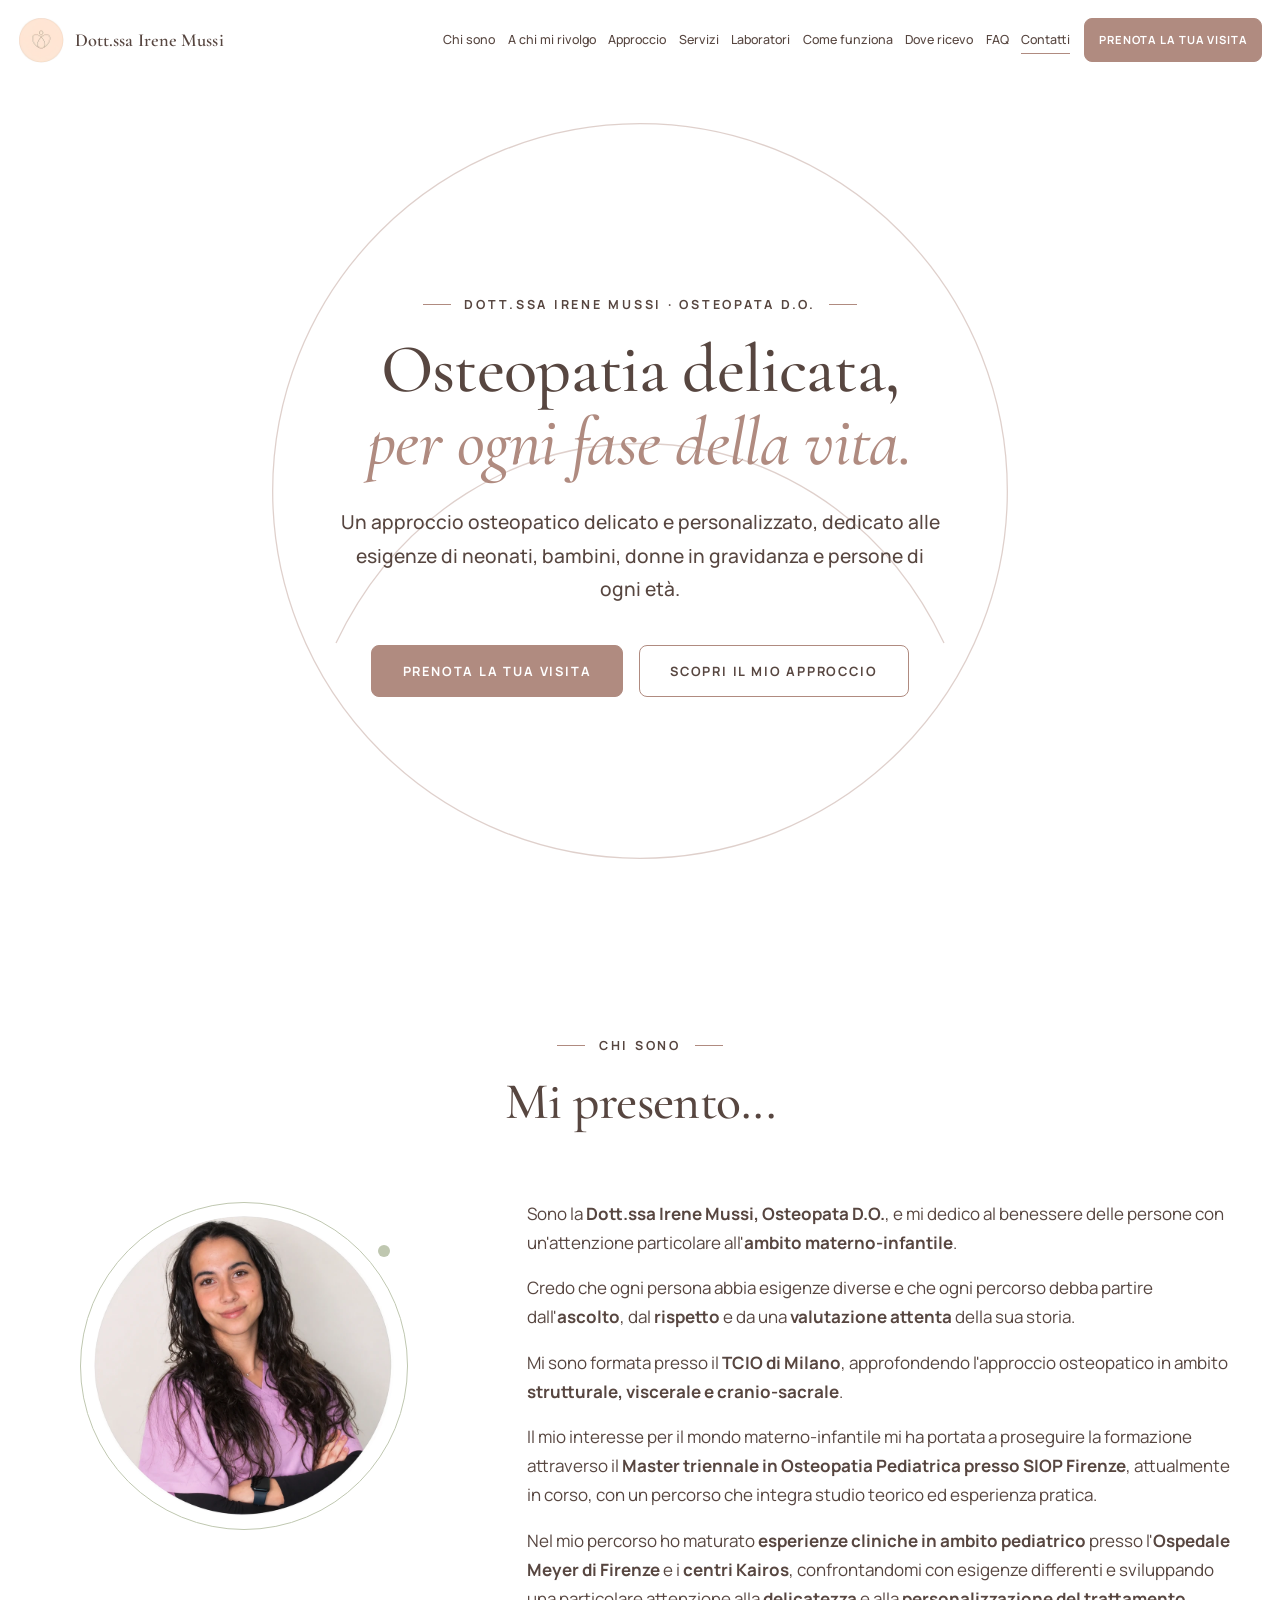
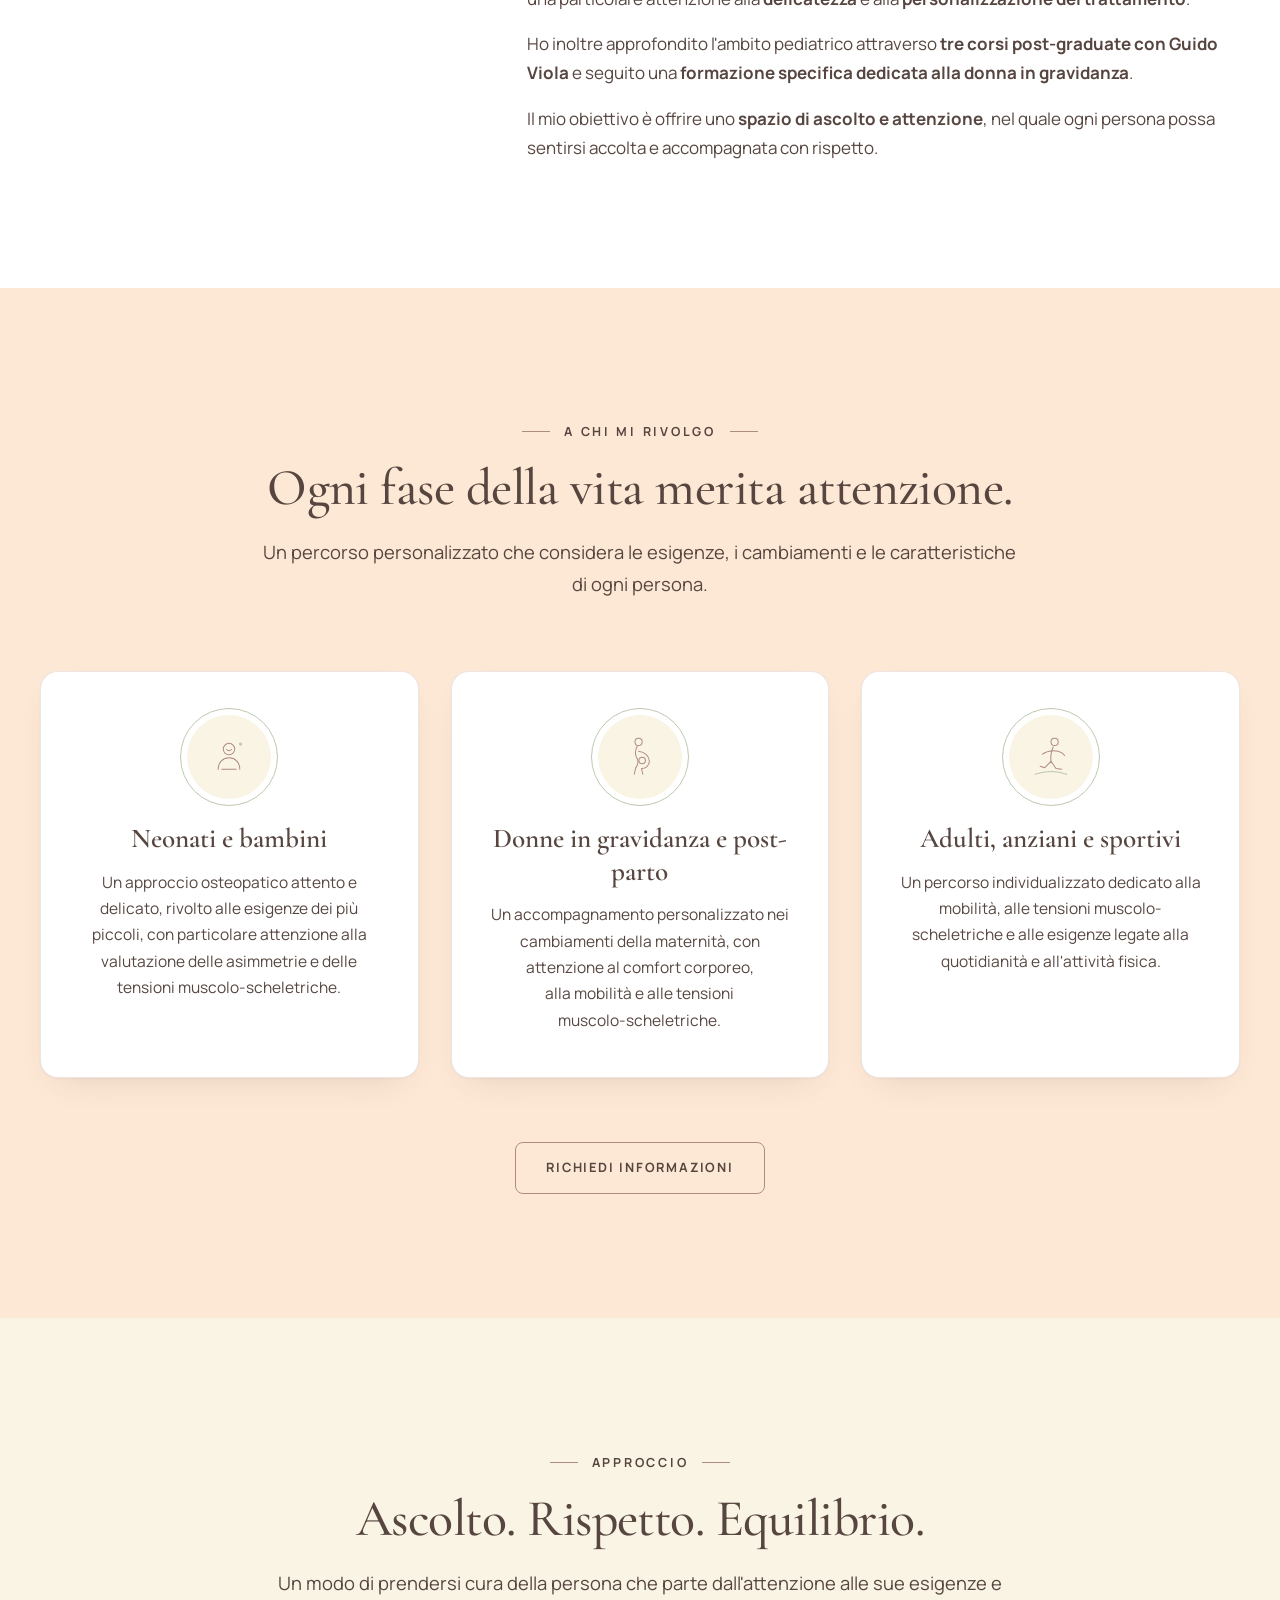
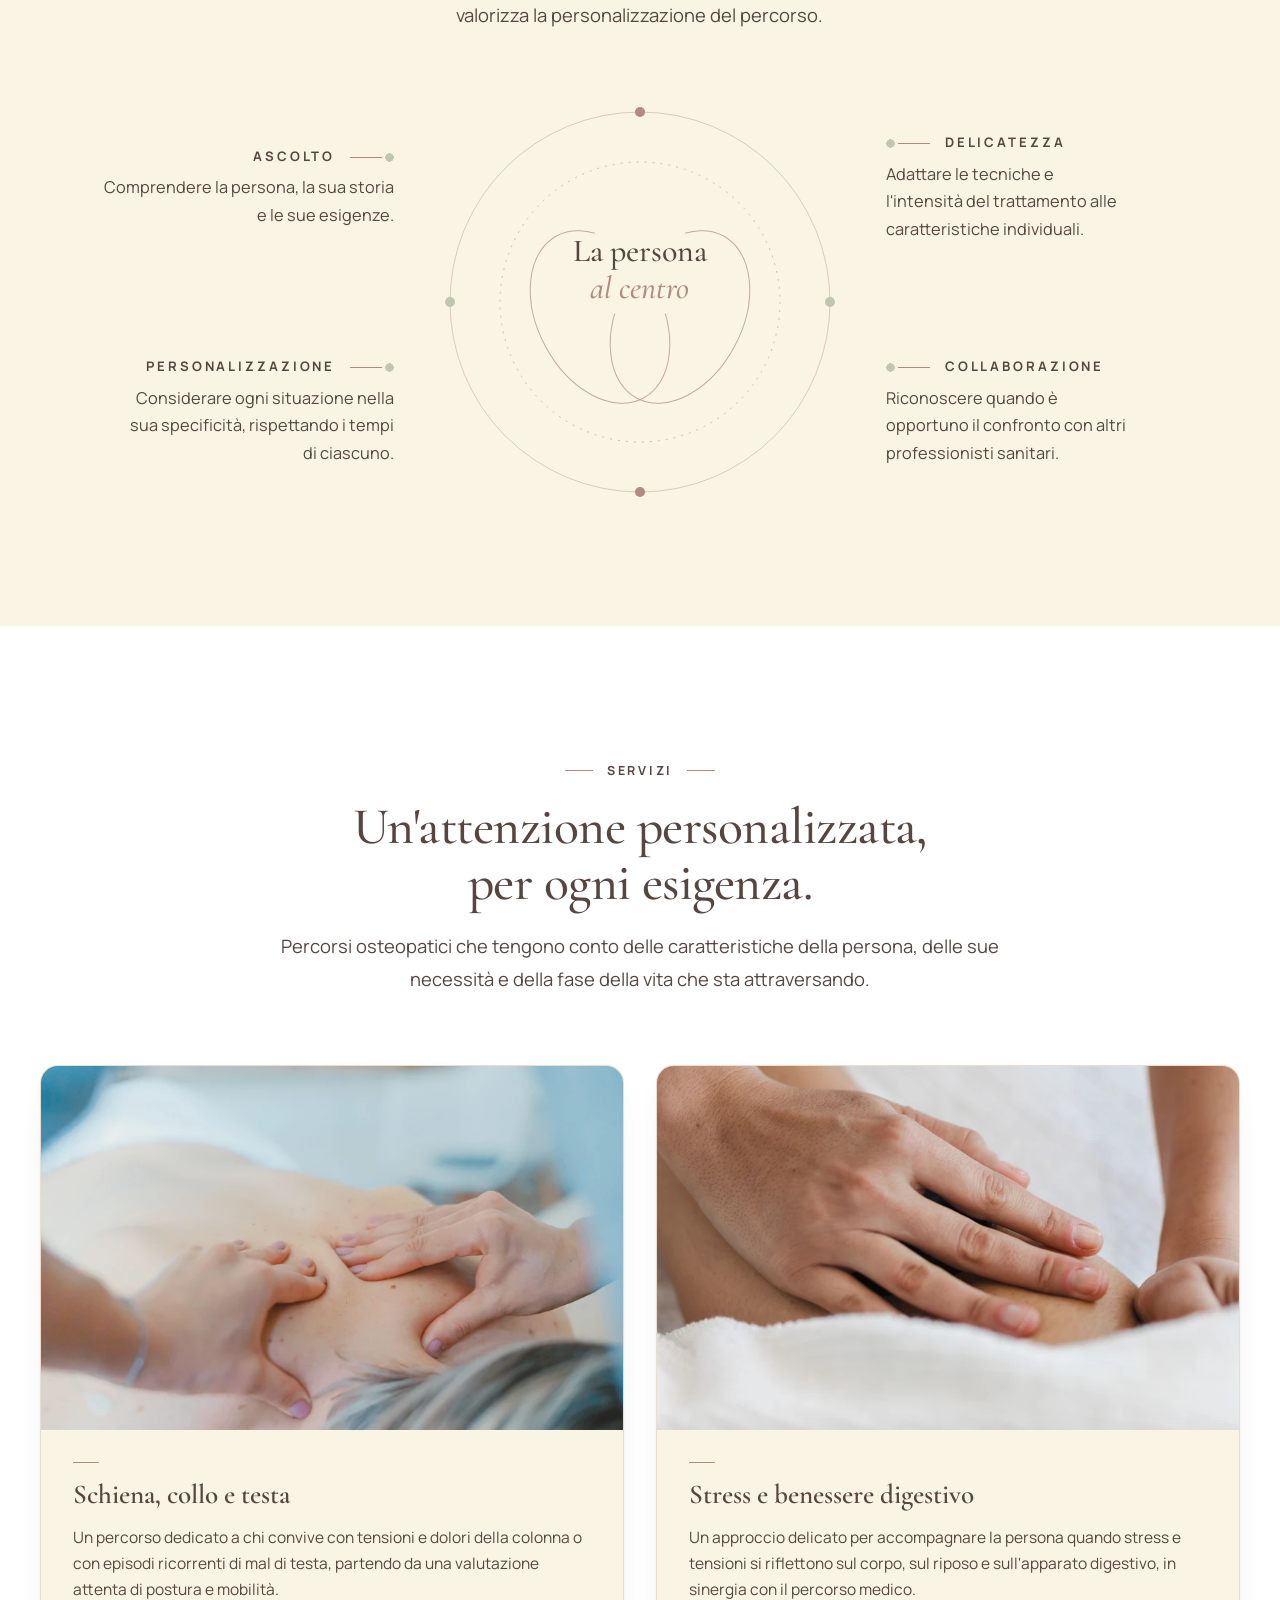
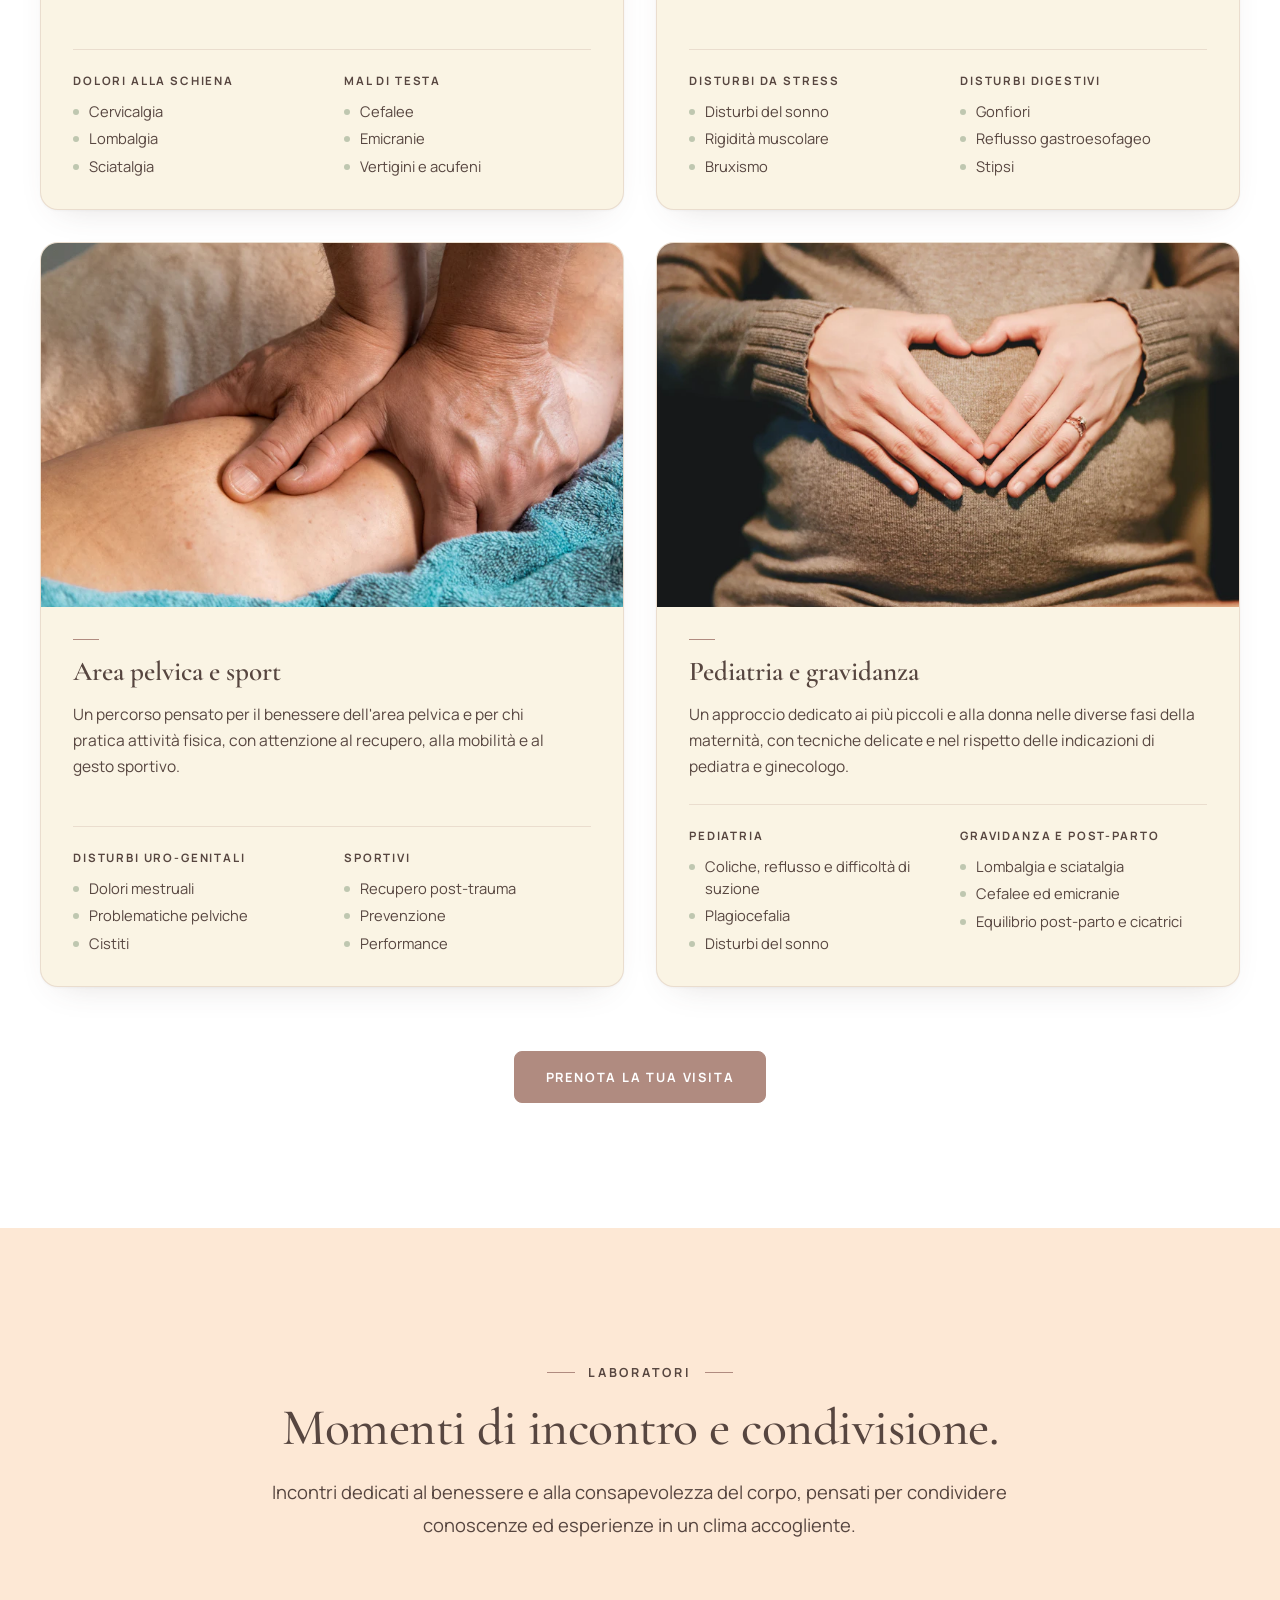
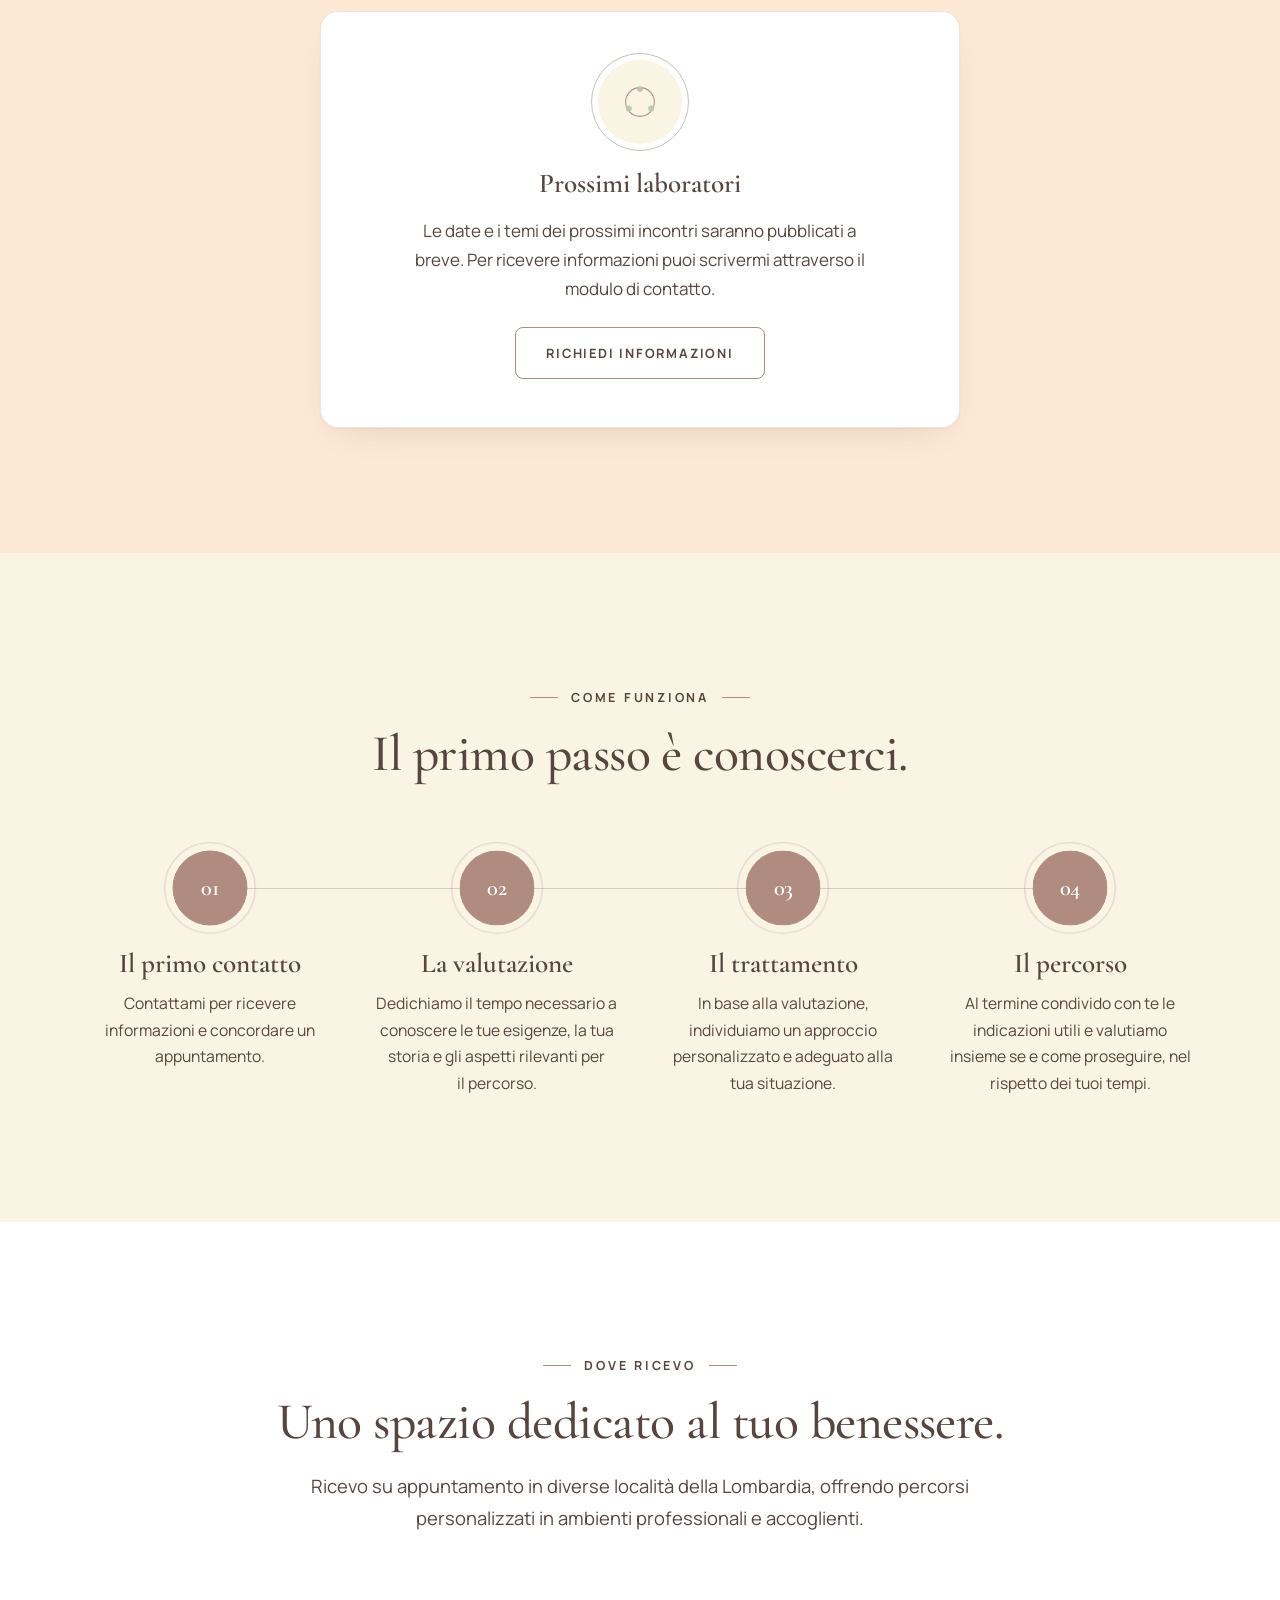
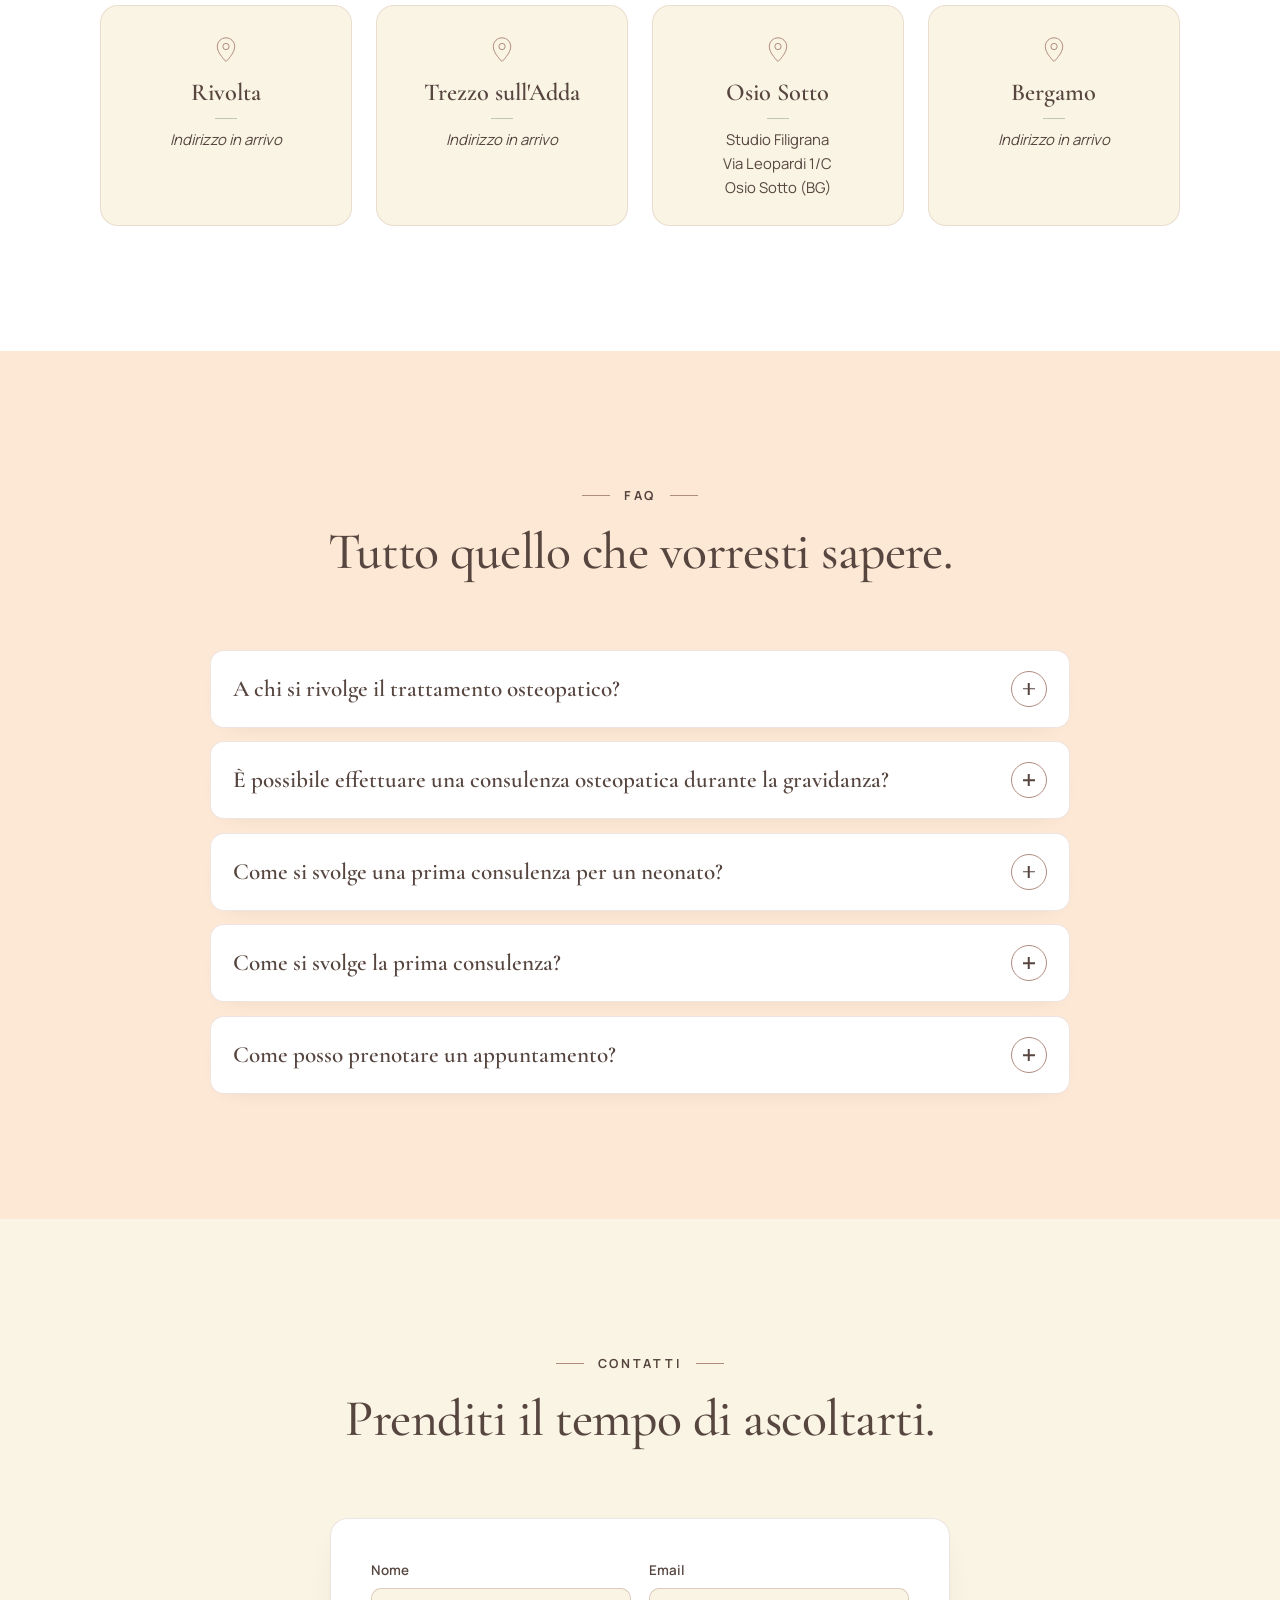
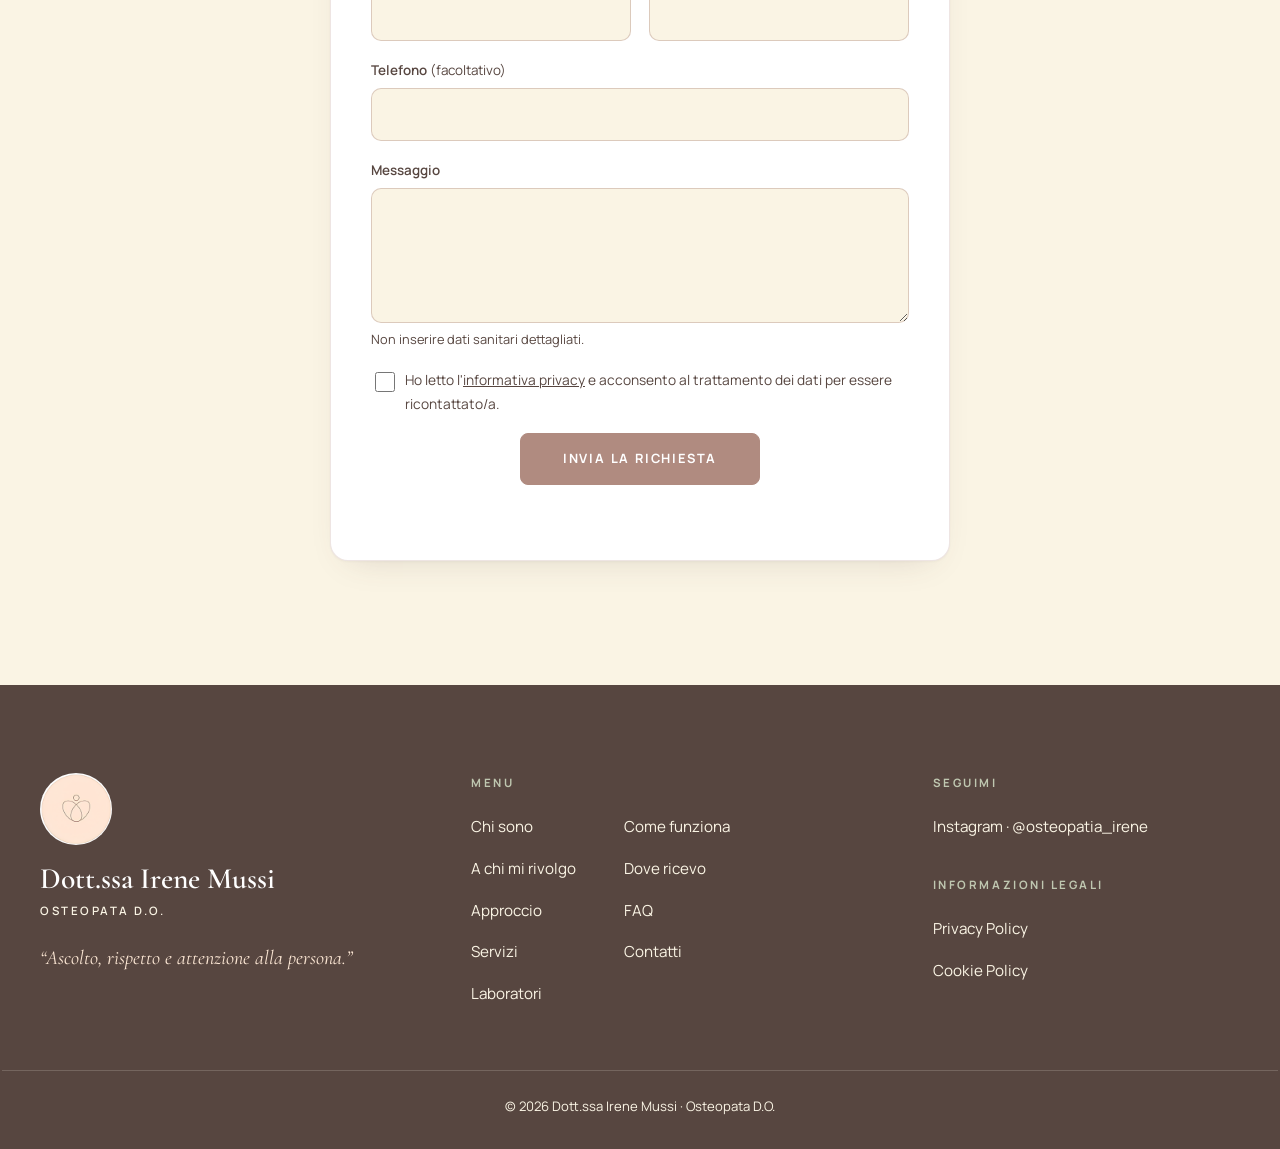
==== index.html @ 84f96c87 "Sito one-page Dott.ssa Irene Mussi, Osteopata D.O. Co-Authored-By: Claude Opus 5.5 <noreply@anthropi" ====
<!doctype html>
<html lang="it">
<head>
  <meta charset="utf-8">
  <meta name="viewport" content="width=device-width, initial-scale=1">
  <title>Irene Mussi | Osteopata D.O. — Osteopatia per adulti, gravidanza e bambini</title>
  <meta name="description" content="Dott.ssa Irene Mussi, Osteopata D.O. con particolare attenzione all'ambito materno-infantile. Percorsi personalizzati per neonati, bambini, gravidanza e adulti. Scopri sedi e contatti.">
  <meta name="theme-color" content="#FFFFFF">
  <!-- Quando il dominio è definitivo, inserire l'URL canonico:
  <link rel="canonical" href="https://www.DOMINIO.it/"> -->

  <meta property="og:type" content="website">
  <meta property="og:locale" content="it_IT">
  <meta property="og:title" content="Dott.ssa Irene Mussi | Osteopata D.O.">
  <meta property="og:description" content="Un approccio osteopatico delicato e personalizzato, con particolare attenzione all'ambito materno-infantile.">
  <meta property="og:image" content="assets/hero-trattamento.webp">

  <link rel="icon" type="image/png" href="assets/logo-irene-mussi-96.png">
  <link rel="apple-touch-icon" href="assets/logo-irene-mussi-192.png">

  <link rel="preconnect" href="https://fonts.googleapis.com">
  <link rel="preconnect" href="https://fonts.gstatic.com" crossorigin>
  <link rel="stylesheet" href="https://fonts.googleapis.com/css2?family=Cormorant+Garamond:ital,wght@0,500;0,600;1,500;1,600&family=Manrope:wght@400;500;600;700&display=swap">

  <link rel="preload" as="image" href="assets/hero-trattamento.webp" media="(min-width: 700px)" fetchpriority="high">
  <link rel="preload" as="image" href="assets/hero-trattamento-mobile.webp" media="(max-width: 699.98px)" fetchpriority="high">

  <link rel="stylesheet" href="css/style.css">
  <script>document.documentElement.classList.add('js');</script>

  <!-- Dati strutturati: solo informazioni confermate -->
  <script type="application/ld+json">
  {
    "@context": "https://schema.org",
    "@type": "Person",
    "name": "Irene Mussi",
    "honorificPrefix": "Dott.ssa",
    "jobTitle": "Osteopata D.O.",
    "image": "assets/irene-mussi-osteopata.webp",
    "sameAs": ["https://www.instagram.com/osteopatia_irene/"],
    "alumniOf": { "@type": "EducationalOrganization", "name": "TCIO Milano" },
    "workLocation": {
      "@type": "Place",
      "name": "Studio Filigrana",
      "address": {
        "@type": "PostalAddress",
        "streetAddress": "Via Leopardi 1/C",
        "addressLocality": "Osio Sotto",
        "addressRegion": "BG",
        "addressCountry": "IT"
      }
    }
  }
  </script>
</head>
<body>
  <a class="skip-link" href="#main">Vai al contenuto</a>

  <!-- ============ HEADER ============ -->
  <header class="site-header" id="top">
    <div class="header-inner">
      <a class="brand" href="#top" aria-label="Dott.ssa Irene Mussi, Osteopata D.O. — torna all'inizio">
        <img src="assets/logo-irene-mussi-192.png" width="52" height="52" alt="Logo Irene Mussi">
        <span class="brand-text">
          <span class="brand-name">Dott.ssa Irene Mussi</span>
          <span class="brand-role">Osteopata D.O.</span>
        </span>
      </a>

      <nav class="main-nav" id="main-nav" aria-label="Navigazione principale">
        <ul>
          <li><a href="#chi-sono">Chi sono</a></li>
          <li><a href="#a-chi-mi-rivolgo">A chi mi rivolgo</a></li>
          <li><a href="#approccio">Approccio</a></li>
          <li><a href="#servizi">Servizi</a></li>
          <li><a href="#laboratori">Laboratori</a></li>
          <li><a href="#come-funziona">Come funziona</a></li>
          <li><a href="#dove-ricevo">Dove ricevo</a></li>
          <li><a href="#faq">FAQ</a></li>
          <li><a href="#contatti">Contatti</a></li>
        </ul>
        <a class="btn btn-primary nav-cta-mobile" href="#contatti">Prenota la tua visita</a>
      </nav>

      <a class="btn btn-primary btn-sm header-cta" href="#contatti">Prenota la tua visita</a>

      <button class="nav-toggle" type="button" aria-controls="main-nav" aria-expanded="false" aria-label="Apri il menu">
        <span class="nav-toggle-bar" aria-hidden="true"></span>
        <span class="nav-toggle-bar" aria-hidden="true"></span>
      </button>
    </div>
  </header>

  <main id="main">

    <!-- ============ HERO ============ -->
    <section class="hero" aria-labelledby="hero-title">
      <picture class="hero-media">
        <source media="(max-width: 699.98px)" srcset="assets/hero-trattamento-mobile.webp" width="800" height="1150">
        <img src="assets/hero-trattamento.webp" width="1800" height="1100" alt="" fetchpriority="high" decoding="async">
      </picture>
      <div class="hero-overlay" aria-hidden="true"></div>
      <svg class="hero-arc" viewBox="0 0 600 600" aria-hidden="true" focusable="false">
        <circle cx="300" cy="300" r="290" fill="none" stroke="currentColor" stroke-width="1"/>
        <path d="M60 420 C 160 210, 440 210, 540 420" fill="none" stroke="currentColor" stroke-width="1"/>
      </svg>

      <div class="container hero-content">
        <p class="eyebrow">Dott.ssa Irene Mussi · Osteopata D.O.</p>
        <h1 id="hero-title">
          <span class="hero-line">Osteopatia delicata,</span>
          <span class="hero-line hero-line-accent">per ogni fase della vita.</span>
        </h1>
        <p class="hero-lead">Un approccio osteopatico delicato e personalizzato, dedicato alle esigenze di neonati, bambini, donne in gravidanza e persone di ogni età.</p>
        <div class="btn-row">
          <a class="btn btn-primary" href="#contatti">Prenota la tua visita</a>
          <a class="btn btn-secondary" href="#approccio">Scopri il mio approccio</a>
        </div>
      </div>
    </section>

    <!-- ============ CHI SONO — bianco ============ -->
    <section class="section bg-1" id="chi-sono" aria-labelledby="chi-sono-title">
      <div class="container about">
        <figure class="about-photo reveal">
          <span class="about-ring" aria-hidden="true"></span>
          <img src="assets/irene-mussi-osteopata.webp" width="800" height="800" loading="lazy" decoding="async"
               alt="Ritratto della Dott.ssa Irene Mussi, Osteopata D.O., sorridente con le braccia incrociate">
        </figure>

        <header class="section-head about-head reveal">
          <p class="eyebrow">Chi sono</p>
          <h2 id="chi-sono-title">Mi presento...</h2>
        </header>

        <div class="about-text reveal">
          <p>Sono la <strong>Dott.ssa Irene Mussi, Osteopata D.O.</strong>, e mi dedico al benessere delle persone con un'attenzione particolare all'<strong>ambito materno-infantile</strong>.</p>
          <p>Credo che ogni persona abbia esigenze diverse e che ogni percorso debba partire dall'<strong>ascolto</strong>, dal <strong>rispetto</strong> e da una <strong>valutazione attenta</strong> della sua storia.</p>
          <p>Mi sono formata presso il <strong>TCIO di Milano</strong>, approfondendo l'approccio osteopatico in ambito <strong>strutturale, viscerale e cranio-sacrale</strong>.</p>
          <p>Il mio interesse per il mondo materno-infantile mi ha portata a proseguire la formazione attraverso il <strong>Master triennale in Osteopatia Pediatrica presso SIOP Firenze</strong>, attualmente in corso, con un percorso che integra studio teorico ed esperienza pratica.</p>
          <p>Nel mio percorso ho maturato <strong>esperienze cliniche in ambito pediatrico</strong> presso l'<strong>Ospedale Meyer di Firenze</strong> e i <strong>centri Kairos</strong>, confrontandomi con esigenze differenti e sviluppando una particolare attenzione alla <strong>delicatezza</strong> e alla <strong>personalizzazione del trattamento</strong>.</p>
          <p>Ho inoltre approfondito l'ambito pediatrico attraverso <strong>tre corsi post-graduate con Guido Viola</strong> e seguito una <strong>formazione specifica dedicata alla donna in gravidanza</strong>.</p>
          <p>Il mio obiettivo è offrire uno <strong>spazio di ascolto e attenzione</strong>, nel quale ogni persona possa sentirsi accolta e accompagnata con rispetto.</p>
        </div>
      </div>
    </section>

    <!-- ============ A CHI MI RIVOLGO — FDE8D5 ============ -->
    <section class="section bg-2" id="a-chi-mi-rivolgo" aria-labelledby="target-title">
      <div class="container">
        <header class="section-head reveal">
          <p class="eyebrow">A chi mi rivolgo</p>
          <h2 id="target-title">Ogni fase della vita merita attenzione.</h2>
          <p class="section-lead">Un percorso personalizzato che considera le esigenze, i cambiamenti e le caratteristiche di ogni persona.</p>
        </header>

        <div class="card-grid card-grid-3">
          <article class="card card-icon reveal">
            <span class="icon-badge" aria-hidden="true">
              <svg viewBox="0 0 64 64" focusable="false"><circle cx="32" cy="21" r="8"/><path d="M17 49c0-10 6.7-16 15-16s15 6 15 16"/><path d="M22 49h20"/><path d="M28.5 21.5c1 1.2 2.2 1.8 3.5 1.8s2.5-.6 3.5-1.8"/><circle cx="48" cy="14" r="2.2" class="fill"/></svg>
            </span>
            <h3>Neonati e bambini</h3>
            <p>Un approccio osteopatico attento e delicato, rivolto alle esigenze dei più piccoli, con particolare attenzione alla valutazione delle asimmetrie e delle tensioni muscolo-scheletriche.</p>
          </article>

          <article class="card card-icon reveal">
            <span class="icon-badge" aria-hidden="true">
              <svg viewBox="0 0 64 64" focusable="false"><circle cx="30" cy="11" r="5"/><path d="M28 17c-3 6-3 12 0 17 2 4 1 9-2 13"/><path d="M30 24c9 1 15 7 15 14 0 6-5 10-11 10"/><circle cx="35" cy="37" r="4.5"/><path d="M26 47l-2 9M34 48l2 8"/></svg>
            </span>
            <h3>Donne in gravidanza e post-parto</h3>
            <p>Un accompagnamento personalizzato nei cambiamenti della maternità, con attenzione al comfort corporeo, alla mobilità e alle tensioni muscolo-scheletriche.</p>
          </article>

          <article class="card card-icon reveal">
            <span class="icon-badge" aria-hidden="true">
              <svg viewBox="0 0 64 64" focusable="false"><circle cx="37" cy="11" r="5"/><path d="M35 18c-3 7-4 13-3 20"/><path d="M20 28c6-4 13-6 22-4 4 1 7 3 9 6"/><path d="M32 38l-9 9-6-2M32 38l7 10 8 1"/><path d="M10 56c14-5 30-5 44 0" class="soft"/></svg>
            </span>
            <h3>Adulti, anziani e sportivi</h3>
            <p>Un percorso individualizzato dedicato alla mobilità, alle tensioni muscolo-scheletriche e alle esigenze legate alla quotidianità e all'attività fisica.</p>
          </article>
        </div>

        <div class="section-cta reveal">
          <a class="btn btn-secondary" href="#contatti">Richiedi informazioni</a>
        </div>
      </div>
    </section>

    <!-- ============ APPROCCIO — FAF4E4 ============ -->
    <section class="section bg-3" id="approccio" aria-labelledby="approccio-title">
      <div class="container">
        <header class="section-head reveal">
          <p class="eyebrow">Approccio</p>
          <h2 id="approccio-title">Ascolto. Rispetto. Equilibrio.</h2>
          <p class="section-lead">Un modo di prendersi cura della persona che parte dall'attenzione alle sue esigenze e valorizza la personalizzazione del percorso.</p>
        </header>

        <div class="orbit">
          <div class="orbit-core reveal" aria-hidden="true">
            <svg class="orbit-svg" viewBox="0 0 400 400" focusable="false">
              <circle class="o-ring o-ring-1" cx="200" cy="200" r="190"/>
              <circle class="o-ring o-ring-2" cx="200" cy="200" r="140"/>
              <ellipse class="o-petal" cx="160" cy="215" rx="62" ry="92" transform="rotate(-28 160 215)"/>
              <ellipse class="o-petal" cx="240" cy="215" rx="62" ry="92" transform="rotate(28 240 215)"/>
              <circle class="o-dot" cx="200" cy="10" r="5"/>
              <circle class="o-dot o-dot-sage" cx="390" cy="200" r="5"/>
              <circle class="o-dot" cx="200" cy="390" r="5"/>
              <circle class="o-dot o-dot-sage" cx="10" cy="200" r="5"/>
            </svg>
            <p class="orbit-center">La persona<br><em>al centro</em></p>
          </div>

          <ul class="orbit-list">
            <li class="orbit-item orbit-tl reveal">
              <h3>Ascolto</h3>
              <p>Comprendere la persona, la sua storia e le sue esigenze.</p>
            </li>
            <li class="orbit-item orbit-tr reveal">
              <h3>Delicatezza</h3>
              <p>Adattare le tecniche e l'intensità del trattamento alle caratteristiche individuali.</p>
            </li>
            <li class="orbit-item orbit-bl reveal">
              <h3>Personalizzazione</h3>
              <p>Considerare ogni situazione nella sua specificità, rispettando i tempi di ciascuno.</p>
            </li>
            <li class="orbit-item orbit-br reveal">
              <h3>Collaborazione</h3>
              <p>Riconoscere quando è opportuno il confronto con altri professionisti sanitari.</p>
            </li>
          </ul>
        </div>
      </div>
    </section>

    <!-- ============ SERVIZI — bianco ============ -->
    <section class="section bg-1" id="servizi" aria-labelledby="servizi-title">
      <div class="container">
        <header class="section-head reveal">
          <p class="eyebrow">Servizi</p>
          <h2 id="servizi-title">Un'attenzione personalizzata, per ogni esigenza.</h2>
          <p class="section-lead">Percorsi osteopatici che tengono conto delle caratteristiche della persona, delle sue necessità e della fase della vita che sta attraversando.</p>
        </header>

        <div class="card-grid card-grid-4">
          <article class="card service reveal">
            <div class="card-media">
              <img src="assets/servizio-schiena-testa.webp" width="800" height="560" loading="lazy" decoding="async"
                   alt="Mani di un professionista appoggiate con delicatezza su spalle e collo durante un trattamento">
            </div>
            <div class="card-body">
              <h3>Schiena, collo e testa</h3>
              <p>Un percorso dedicato a chi convive con tensioni e dolori della colonna o con episodi ricorrenti di mal di testa, partendo da una valutazione attenta di postura e mobilità.</p>
              <div class="service-groups">
                <div>
                  <p class="service-label">Dolori alla schiena</p>
                  <ul class="service-list"><li>Cervicalgia</li><li>Lombalgia</li><li>Sciatalgia</li></ul>
                </div>
                <div>
                  <p class="service-label">Mal di testa</p>
                  <ul class="service-list"><li>Cefalee</li><li>Emicranie</li><li>Vertigini e acufeni</li></ul>
                </div>
              </div>
            </div>
          </article>

          <article class="card service reveal">
            <div class="card-media">
              <img src="assets/servizio-stress-digestione.webp" width="800" height="560" loading="lazy" decoding="async"
                   alt="Mani appoggiate con delicatezza su un telo bianco durante un trattamento manuale">
            </div>
            <div class="card-body">
              <h3>Stress e benessere digestivo</h3>
              <p>Un approccio delicato per accompagnare la persona quando stress e tensioni si riflettono sul corpo, sul riposo e sull'apparato digestivo, in sinergia con il percorso medico.</p>
              <div class="service-groups">
                <div>
                  <p class="service-label">Disturbi da stress</p>
                  <ul class="service-list"><li>Disturbi del sonno</li><li>Rigidità muscolare</li><li>Bruxismo</li></ul>
                </div>
                <div>
                  <p class="service-label">Disturbi digestivi</p>
                  <ul class="service-list"><li>Gonfiori</li><li>Reflusso gastroesofageo</li><li>Stipsi</li></ul>
                </div>
              </div>
            </div>
          </article>

          <article class="card service reveal">
            <div class="card-media">
              <img src="assets/servizio-pelvi-sport.webp" width="800" height="560" loading="lazy" decoding="async"
                   alt="Trattamento manuale sulla gamba di una persona sportiva">
            </div>
            <div class="card-body">
              <h3>Area pelvica e sport</h3>
              <p>Un percorso pensato per il benessere dell'area pelvica e per chi pratica attività fisica, con attenzione al recupero, alla mobilità e al gesto sportivo.</p>
              <div class="service-groups">
                <div>
                  <p class="service-label">Disturbi uro-genitali</p>
                  <ul class="service-list"><li>Dolori mestruali</li><li>Problematiche pelviche</li><li>Cistiti</li></ul>
                </div>
                <div>
                  <p class="service-label">Sportivi</p>
                  <ul class="service-list"><li>Recupero post-trauma</li><li>Prevenzione</li><li>Performance</li></ul>
                </div>
              </div>
            </div>
          </article>

          <article class="card service reveal">
            <div class="card-media">
              <img src="assets/servizio-pediatria-gravidanza.webp" width="800" height="560" loading="lazy" decoding="async"
                   alt="Mani che formano un cuore sul ventre di una donna in gravidanza">
            </div>
            <div class="card-body">
              <h3>Pediatria e gravidanza</h3>
              <p>Un approccio dedicato ai più piccoli e alla donna nelle diverse fasi della maternità, con tecniche delicate e nel rispetto delle indicazioni di pediatra e ginecologo.</p>
              <div class="service-groups">
                <div>
                  <p class="service-label">Pediatria</p>
                  <ul class="service-list"><li>Coliche, reflusso e difficoltà di suzione</li><li>Plagiocefalia</li><li>Disturbi del sonno</li></ul>
                </div>
                <div>
                  <p class="service-label">Gravidanza e post-parto</p>
                  <ul class="service-list"><li>Lombalgia e sciatalgia</li><li>Cefalee ed emicranie</li><li>Equilibrio post-parto e cicatrici</li></ul>
                </div>
              </div>
            </div>
          </article>
        </div>

        <div class="section-cta reveal">
          <a class="btn btn-primary" href="#contatti">Prenota la tua visita</a>
        </div>
      </div>
    </section>

    <!-- ============ LABORATORI — FDE8D5 ============ -->
    <!-- Contenuti da completare con temi, date e sedi dei laboratori quando confermati -->
    <section class="section bg-2" id="laboratori" aria-labelledby="laboratori-title">
      <div class="container container-narrow">
        <header class="section-head reveal">
          <p class="eyebrow">Laboratori</p>
          <h2 id="laboratori-title">Momenti di incontro e condivisione.</h2>
          <p class="section-lead">Incontri dedicati al benessere e alla consapevolezza del corpo, pensati per condividere conoscenze ed esperienze in un clima accogliente.</p>
        </header>

        <div class="lab-card reveal">
          <span class="icon-badge" aria-hidden="true">
            <svg viewBox="0 0 64 64" focusable="false"><circle cx="32" cy="32" r="20"/><circle cx="32" cy="14" r="4" class="fill"/><circle cx="16.4" cy="41" r="4" class="fill"/><circle cx="47.6" cy="41" r="4" class="fill"/></svg>
          </span>
          <h3>Prossimi laboratori</h3>
          <p>Le date e i temi dei prossimi incontri saranno pubblicati a breve. Per ricevere informazioni puoi scrivermi attraverso il modulo di contatto.</p>
          <a class="btn btn-secondary" href="#contatti">Richiedi informazioni</a>
        </div>
      </div>
    </section>

    <!-- ============ COME FUNZIONA — FAF4E4 ============ -->
    <section class="section bg-3" id="come-funziona" aria-labelledby="come-title">
      <div class="container">
        <header class="section-head reveal">
          <p class="eyebrow">Come funziona</p>
          <h2 id="come-title">Il primo passo è conoscerci.</h2>
        </header>

        <div class="journey" id="journey">
          <div class="journey-track" aria-hidden="true"><span class="journey-fill"></span></div>
          <ol class="journey-steps">
            <li class="journey-step">
              <span class="journey-node" aria-hidden="true"><span>01</span></span>
              <h3>Il primo contatto</h3>
              <p>Contattami per ricevere informazioni e concordare un appuntamento.</p>
            </li>
            <li class="journey-step">
              <span class="journey-node" aria-hidden="true"><span>02</span></span>
              <h3>La valutazione</h3>
              <p>Dedichiamo il tempo necessario a conoscere le tue esigenze, la tua storia e gli aspetti rilevanti per il percorso.</p>
            </li>
            <li class="journey-step">
              <span class="journey-node" aria-hidden="true"><span>03</span></span>
              <h3>Il trattamento</h3>
              <p>In base alla valutazione, individuiamo un approccio personalizzato e adeguato alla tua situazione.</p>
            </li>
            <li class="journey-step">
              <span class="journey-node" aria-hidden="true"><span>04</span></span>
              <h3>Il percorso</h3>
              <p>Al termine condivido con te le indicazioni utili e valutiamo insieme se e come proseguire, nel rispetto dei tuoi tempi.</p>
            </li>
          </ol>
        </div>
      </div>
    </section>

    <!-- ============ DOVE RICEVO — bianco ============ -->
    <section class="section bg-1" id="dove-ricevo" aria-labelledby="dove-title">
      <div class="container">
        <header class="section-head reveal">
          <p class="eyebrow">Dove ricevo</p>
          <h2 id="dove-title">Uno spazio dedicato al tuo benessere.</h2>
          <p class="section-lead">Ricevo su appuntamento in diverse località della Lombardia, offrendo percorsi personalizzati in ambienti professionali e accoglienti.</p>
        </header>

        <!-- Per aggiornare una sede: sostituire "Indirizzo in arrivo" con l'indirizzo confermato -->
        <ul class="place-grid">
          <li class="place reveal">
            <svg class="place-pin" viewBox="0 0 48 48" aria-hidden="true" focusable="false"><path d="M24 44s14-13.2 14-24a14 14 0 1 0-28 0c0 10.8 14 24 14 24Z"/><circle cx="24" cy="20" r="5"/></svg>
            <h3>Rivolta</h3>
            <p class="place-address is-pending">Indirizzo in arrivo</p>
          </li>
          <li class="place reveal">
            <svg class="place-pin" viewBox="0 0 48 48" aria-hidden="true" focusable="false"><path d="M24 44s14-13.2 14-24a14 14 0 1 0-28 0c0 10.8 14 24 14 24Z"/><circle cx="24" cy="20" r="5"/></svg>
            <h3>Trezzo sull'Adda</h3>
            <p class="place-address is-pending">Indirizzo in arrivo</p>
          </li>
          <li class="place reveal">
            <svg class="place-pin" viewBox="0 0 48 48" aria-hidden="true" focusable="false"><path d="M24 44s14-13.2 14-24a14 14 0 1 0-28 0c0 10.8 14 24 14 24Z"/><circle cx="24" cy="20" r="5"/></svg>
            <h3>Osio Sotto</h3>
            <address class="place-address">Studio Filigrana<br>Via Leopardi 1/C<br>Osio Sotto (BG)</address>
          </li>
          <li class="place reveal">
            <svg class="place-pin" viewBox="0 0 48 48" aria-hidden="true" focusable="false"><path d="M24 44s14-13.2 14-24a14 14 0 1 0-28 0c0 10.8 14 24 14 24Z"/><circle cx="24" cy="20" r="5"/></svg>
            <h3>Bergamo</h3>
            <p class="place-address is-pending">Indirizzo in arrivo</p>
          </li>
        </ul>
      </div>
    </section>

    <!-- ============ FAQ — FDE8D5 ============ -->
    <section class="section bg-2" id="faq" aria-labelledby="faq-title">
      <div class="container container-narrow">
        <header class="section-head reveal">
          <p class="eyebrow">FAQ</p>
          <h2 id="faq-title">Tutto quello che vorresti sapere.</h2>
        </header>

        <div class="accordion reveal">
          <div class="acc-item">
            <h3><button type="button" class="acc-trigger" aria-expanded="false" aria-controls="faq-1" id="faq-1-btn">A chi si rivolge il trattamento osteopatico?<span class="acc-icon" aria-hidden="true"></span></button></h3>
            <div class="acc-panel" id="faq-1" role="region" aria-labelledby="faq-1-btn" hidden><div><p>Mi occupo di persone di diverse età, con una particolare attenzione a neonati, bambini e donne in gravidanza, oltre che ad adulti, anziani e sportivi. Valuto ogni situazione in modo individuale.</p></div></div>
          </div>
          <div class="acc-item">
            <h3><button type="button" class="acc-trigger" aria-expanded="false" aria-controls="faq-2" id="faq-2-btn">È possibile effettuare una consulenza osteopatica durante la gravidanza?<span class="acc-icon" aria-hidden="true"></span></button></h3>
            <div class="acc-panel" id="faq-2" role="region" aria-labelledby="faq-2-btn" hidden><div><p>Sì, posso valutare con te un percorso personalizzato anche durante la gravidanza, tenendo conto della fase gestazionale, delle tue condizioni e delle eventuali indicazioni del medico.</p></div></div>
          </div>
          <div class="acc-item">
            <h3><button type="button" class="acc-trigger" aria-expanded="false" aria-controls="faq-3" id="faq-3-btn">Come si svolge una prima consulenza per un neonato?<span class="acc-icon" aria-hidden="true"></span></button></h3>
            <div class="acc-panel" id="faq-3" role="region" aria-labelledby="faq-3-btn" hidden><div><p>Nel primo incontro ascolto con attenzione le informazioni che mi fornite come genitori e svolgo una valutazione appropriata. Adatto l'eventuale trattamento all'età e alle esigenze del bambino e, quando necessario, mi confronto con il pediatra.</p></div></div>
          </div>
          <div class="acc-item">
            <h3><button type="button" class="acc-trigger" aria-expanded="false" aria-controls="faq-4" id="faq-4-btn">Come si svolge la prima consulenza?<span class="acc-icon" aria-hidden="true"></span></button></h3>
            <div class="acc-panel" id="faq-4" role="region" aria-labelledby="faq-4-btn" hidden><div><p>Dedico il primo appuntamento alla raccolta delle informazioni utili, alla comprensione delle tue esigenze e a una valutazione individuale, per stabilire insieme se e come procedere.</p></div></div>
          </div>
          <div class="acc-item">
            <h3><button type="button" class="acc-trigger" aria-expanded="false" aria-controls="faq-5" id="faq-5-btn">Come posso prenotare un appuntamento?<span class="acc-icon" aria-hidden="true"></span></button></h3>
            <div class="acc-panel" id="faq-5" role="region" aria-labelledby="faq-5-btn" hidden><div><p>Puoi scrivermi attraverso il modulo di contatto qui sotto oppure su Instagram: ti darò tutte le informazioni sulle sedi e sulle modalità di prenotazione.</p></div></div>
          </div>
        </div>
      </div>
    </section>

    <!-- ============ CONTATTI — FAF4E4 ============ -->
    <section class="section bg-3" id="contatti" aria-labelledby="contatti-title">
      <div class="container">
        <header class="section-head reveal">
          <p class="eyebrow">Contatti</p>
          <h2 id="contatti-title">Prenditi il tempo di ascoltarti.</h2>
        </header>

        <!--
          MODULO DI CONTATTO
          Per attivare l'invio reale impostare data-endpoint con l'URL di un servizio
          configurato (es. https://formspree.io/f/XXXX) e completare l'informativa privacy.
          Finché data-endpoint è vuoto, nessun invio viene simulato.
        -->
        <form class="contact-form reveal" id="contact-form" data-endpoint="" method="post" novalidate>
          <div class="field-row">
            <div class="field">
              <label for="cf-name">Nome</label>
              <input id="cf-name" name="nome" type="text" autocomplete="name" required>
            </div>
            <div class="field">
              <label for="cf-email">Email</label>
              <input id="cf-email" name="email" type="email" autocomplete="email" required>
            </div>
          </div>
          <div class="field">
            <label for="cf-phone">Telefono <span class="optional">(facoltativo)</span></label>
            <input id="cf-phone" name="telefono" type="tel" autocomplete="tel">
          </div>
          <div class="field">
            <label for="cf-msg">Messaggio</label>
            <textarea id="cf-msg" name="messaggio" rows="4" required aria-describedby="cf-msg-hint"></textarea>
            <p class="field-hint" id="cf-msg-hint">Non inserire dati sanitari dettagliati.</p>
          </div>
          <div class="field field-check">
            <input id="cf-privacy" name="privacy" type="checkbox" required>
            <label for="cf-privacy">Ho letto l'<a href="privacy-policy.html">informativa privacy</a> e acconsento al trattamento dei dati per essere ricontattato/a.</label>
          </div>
          <button type="submit" class="btn btn-primary">Invia la richiesta</button>
          <p class="form-status" role="status" aria-live="polite"></p>
        </form>
      </div>
    </section>
  </main>

  <!-- ============ FOOTER ============ -->
  <footer class="site-footer">
    <div class="container footer-grid">
      <div class="footer-brand">
        <img src="assets/logo-irene-mussi-192.png" width="72" height="72" loading="lazy" alt="Logo Irene Mussi">
        <p class="footer-name">Dott.ssa Irene Mussi</p>
        <p class="footer-role">Osteopata D.O.</p>
        <p class="footer-claim">“Ascolto, rispetto e attenzione alla persona.”</p>
      </div>

      <nav class="footer-nav" aria-label="Link del footer">
        <p class="footer-title">Menu</p>
        <ul class="footer-menu">
          <li><a href="#chi-sono">Chi sono</a></li>
          <li><a href="#a-chi-mi-rivolgo">A chi mi rivolgo</a></li>
          <li><a href="#approccio">Approccio</a></li>
          <li><a href="#servizi">Servizi</a></li>
          <li><a href="#laboratori">Laboratori</a></li>
          <li><a href="#come-funziona">Come funziona</a></li>
          <li><a href="#dove-ricevo">Dove ricevo</a></li>
          <li><a href="#faq">FAQ</a></li>
          <li><a href="#contatti">Contatti</a></li>
        </ul>
      </nav>

      <div class="footer-contact">
        <p class="footer-title">Seguimi</p>
        <ul>
          <li><a href="https://www.instagram.com/osteopatia_irene/" target="_blank" rel="noopener">Instagram · @osteopatia_irene<span class="visually-hidden"> (si apre in una nuova scheda)</span></a></li>
        </ul>
        <p class="footer-title">Informazioni legali</p>
        <ul>
          <li><a href="privacy-policy.html">Privacy Policy</a></li>
          <li><a href="privacy-policy.html#cookie">Cookie Policy</a></li>
        </ul>
      </div>
    </div>

    <div class="container footer-bottom">
      <!-- Dati fiscali/professionali: inserire SOLO se confermati (es. P.IVA, iscrizione al Registro) -->
      <p>© <span id="year">2026</span> Dott.ssa Irene Mussi · Osteopata D.O.</p>
    </div>
  </footer>

  <script src="js/main.js" defer></script>
</body>
</html>
---- css/style.css ----
/* =========================================================
   Dott.ssa Irene Mussi · Osteopata D.O. — Soft Clinical Luxury
   Sfondi sezione (alternati):  #FFFFFF  #FDE8D5  #FAF4E4
   Accenti e CTA:               #B08B80
   Tocchi di colore:            #BFC7B0
   Testo:                       #574640
   ========================================================= */

:root {
  --white: #FFFFFF;
  --bg-2: #FDE8D5;
  --bg-3: #FAF4E4;
  --accent: #B08B80;
  --sage: #BFC7B0;
  --espresso: #574640;

  --text: var(--espresso);
  --line: rgba(176, 139, 128, .4);
  --line-soft: rgba(176, 139, 128, .22);
  --shadow: 0 1px 2px rgba(87, 70, 64, .04), 0 14px 34px -20px rgba(87, 70, 64, .22);
  --shadow-hover: 0 1px 2px rgba(87, 70, 64, .05), 0 22px 44px -22px rgba(87, 70, 64, .3);

  --font-serif: "Cormorant Garamond", "Cormorant", Georgia, "Times New Roman", serif;
  --font-sans: "Manrope", system-ui, -apple-system, "Segoe UI", Roboto, sans-serif;

  --fs-h1: clamp(2.4rem, 1.4rem + 3.6vw, 4.6rem);
  --fs-h2: clamp(2.05rem, 1.55rem + 2.1vw, 3.3rem);
  --fs-h3: clamp(1.45rem, 1.3rem + .5vw, 1.7rem);
  --fs-body: clamp(1rem, .96rem + .18vw, 1.0625rem);
  --fs-small: .875rem;

  --radius: 18px;
  --radius-btn: 8px;
  --container: 1200px;
  --gutter: clamp(1.25rem, .8rem + 2vw, 2.5rem);
  --section-y: clamp(4.5rem, 3rem + 6vw, 8rem);
  --header-h: 80px;

  --ease: cubic-bezier(.22, .61, .36, 1);
  --dur: 400ms;
}

/* ---------- Reset ---------- */
*, *::before, *::after { box-sizing: border-box; }
html { -webkit-text-size-adjust: 100%; scroll-behavior: smooth; scroll-padding-top: calc(var(--header-h) + 8px); }
body {
  margin: 0; background: var(--white); color: var(--text);
  font-family: var(--font-sans); font-size: var(--fs-body); line-height: 1.7;
  -webkit-font-smoothing: antialiased; text-rendering: optimizeLegibility; overflow-x: hidden;
}
img, svg, picture { display: block; max-width: 100%; }
img { height: auto; }
h1, h2, h3, p, ul, ol, figure, dl, dd { margin: 0; }
ul, ol { padding: 0; list-style: none; }
a { color: inherit; }
button { font: inherit; color: inherit; }
address { font-style: normal; }
strong { font-weight: 700; }
[hidden] { display: none !important; }

.visually-hidden {
  position: absolute !important; width: 1px; height: 1px; padding: 0; margin: -1px;
  overflow: hidden; clip: rect(0 0 0 0); white-space: nowrap; border: 0;
}
.skip-link {
  position: absolute; left: 1rem; top: -100px; z-index: 200;
  background: var(--espresso); color: var(--white); padding: .75rem 1.1rem; border-radius: var(--radius-btn);
  text-decoration: none; font-weight: 600;
}
.skip-link:focus { top: 1rem; }
:focus-visible { outline: 2px solid var(--espresso); outline-offset: 3px; border-radius: 4px; }

/* ---------- Tipografia ---------- */
h1, h2 {
  font-family: var(--font-serif); font-weight: 500; line-height: 1.08; letter-spacing: -.01em;
  color: var(--espresso); text-wrap: balance;
}
h1 { font-size: var(--fs-h1); }
h2 { font-size: var(--fs-h2); }
h3 { font-family: var(--font-serif); font-size: var(--fs-h3); font-weight: 600; line-height: 1.2; color: var(--espresso); }
p { text-wrap: pretty; }

.eyebrow {
  display: inline-flex; align-items: center; gap: .85rem;
  font-family: var(--font-sans); font-size: .78rem; font-weight: 700;
  letter-spacing: .22em; text-transform: uppercase; color: var(--espresso);
  margin-bottom: 1.1rem;
}
.eyebrow::before, .eyebrow::after { content: ""; width: 28px; height: 1px; background: var(--accent); }

/* ---------- Layout ---------- */
.container { width: 100%; max-width: calc(var(--container) + var(--gutter) * 2); margin-inline: auto; padding-inline: var(--gutter); }
.container-narrow { max-width: calc(860px + var(--gutter) * 2); }
.section { padding-block: var(--section-y); position: relative; }
.bg-1 { background: var(--white); }
.bg-2 { background: var(--bg-2); }
.bg-3 { background: var(--bg-3); }

.section-head { text-align: center; max-width: 760px; margin: 0 auto clamp(2.75rem, 2rem + 3vw, 4.5rem); }
.section-lead { margin-top: 1.25rem; font-size: clamp(1.02rem, .98rem + .25vw, 1.15rem); line-height: 1.75; }
.section-cta { display: flex; justify-content: center; margin-top: clamp(2.75rem, 2rem + 2.5vw, 4rem); }

/* ---------- Bottoni ---------- */
.btn {
  display: inline-flex; align-items: center; justify-content: center; gap: .5rem;
  min-height: 52px; padding: .95rem 1.9rem;
  border-radius: var(--radius-btn); border: 1px solid var(--accent);
  font-family: var(--font-sans); font-size: .8rem; font-weight: 700;
  letter-spacing: .14em; text-transform: uppercase; text-decoration: none; text-align: center; line-height: 1.3;
  cursor: pointer;
  transition: background-color 300ms var(--ease), color 300ms var(--ease), border-color 300ms var(--ease), transform 300ms var(--ease), box-shadow 300ms var(--ease);
}
.btn-primary { background: var(--accent); color: var(--white); }
.btn-primary:hover { background: var(--espresso); border-color: var(--espresso); transform: translateY(-1px); box-shadow: 0 10px 24px -14px rgba(87, 70, 64, .6); }
.btn-secondary { background: transparent; color: var(--espresso); }
.btn-secondary:hover { background: var(--accent); color: var(--white); transform: translateY(-1px); }
.btn-sm { min-height: 44px; padding: .7rem 1.2rem; font-size: .7rem; letter-spacing: .12em; }
.btn-row { display: flex; flex-wrap: wrap; justify-content: center; gap: .9rem 1rem; }
.btn:disabled { opacity: .6; cursor: progress; }

/* =========================================================
   HEADER
   ========================================================= */
.site-header {
  position: sticky; top: 0; z-index: 100; background: var(--white);
  border-bottom: 1px solid transparent;
  transition: border-color 300ms var(--ease), box-shadow 300ms var(--ease);
}
.site-header.is-scrolled { border-bottom-color: var(--line-soft); box-shadow: 0 6px 24px -20px rgba(87, 70, 64, .35); }
.header-inner {
  display: flex; align-items: center; gap: clamp(1rem, .2rem + 1.4vw, 2rem);
  min-height: var(--header-h); max-width: 1520px; margin-inline: auto;
  padding-inline: clamp(1.25rem, .5rem + 1.6vw, 2.5rem);
}

.brand { display: inline-flex; align-items: center; gap: .7rem; text-decoration: none; flex-shrink: 0; }
.brand img { width: 52px; height: 52px; border-radius: 50%; }
.brand-text { display: flex; flex-direction: column; line-height: 1.1; }
.brand-name { font-family: var(--font-serif); font-size: 1.32rem; font-weight: 600; letter-spacing: .005em; white-space: nowrap; }
.brand-role { font-size: .62rem; font-weight: 700; letter-spacing: .2em; text-transform: uppercase; margin-top: .28rem; }

.main-nav { margin-left: auto; }
.main-nav ul { display: flex; align-items: center; gap: clamp(.85rem, -.4rem + 1.5vw, 1.6rem); }
.main-nav a:not(.btn) {
  position: relative; display: inline-flex; align-items: center; min-height: 44px;
  font-size: clamp(.78rem, .62rem + .22vw, .88rem); font-weight: 500; text-decoration: none; white-space: nowrap;
}
.main-nav a:not(.btn)::after {
  content: ""; position: absolute; left: 0; right: 0; bottom: 8px; height: 1px;
  background: var(--accent); transform: scaleX(0); transform-origin: left; transition: transform 300ms var(--ease);
}
.main-nav a:not(.btn):hover::after, .main-nav a.is-active::after { transform: scaleX(1); }
.nav-cta-mobile { display: none; }
.header-cta { flex-shrink: 0; }

.nav-toggle {
  display: none; margin-left: auto; width: 48px; height: 48px;
  border: 1px solid var(--line); border-radius: 50%; background: var(--white); cursor: pointer; position: relative;
}
.nav-toggle-bar {
  position: absolute; left: 50%; width: 20px; height: 1.5px; background: var(--espresso);
  transform: translateX(-50%); transition: transform 300ms var(--ease), top 300ms var(--ease);
}
.nav-toggle-bar:nth-child(1) { top: 19px; }
.nav-toggle-bar:nth-child(2) { top: 27px; }
.nav-toggle[aria-expanded="true"] .nav-toggle-bar:nth-child(1) { top: 23px; transform: translateX(-50%) rotate(45deg); }
.nav-toggle[aria-expanded="true"] .nav-toggle-bar:nth-child(2) { top: 23px; transform: translateX(-50%) rotate(-45deg); }

/* Desktop compatto: logo senza sottotitolo per lasciare spazio a tutte le voci */
@media (min-width: 1081px) and (max-width: 1320px) {
  .brand-role { display: none; }
  .brand img { width: 46px; height: 46px; }
  .brand-name { font-size: 1.15rem; }
  .header-inner { gap: .9rem; padding-inline: 1.1rem; }
  .main-nav ul { gap: .78rem; }
  .main-nav a:not(.btn) { font-size: .78rem; }
  .header-cta { padding-inline: .85rem; letter-spacing: .08em; }
}

/* Mobile e tablet: menu burger */
@media (max-width: 1080px) {
  :root { --header-h: 70px; }
  .brand img { width: 46px; height: 46px; }
  .brand-name { font-size: 1.2rem; }
  .header-cta { display: none; }
  .nav-toggle { display: block; }
  .main-nav {
    position: fixed; inset: var(--header-h) 0 auto 0;
    max-height: calc(100dvh - var(--header-h)); overflow-y: auto;
    background: var(--white); border-top: 1px solid var(--line-soft);
    box-shadow: 0 24px 40px -28px rgba(87, 70, 64, .35);
    padding: .5rem var(--gutter) 2rem;
    opacity: 0; visibility: hidden; transform: translateY(-8px);
    transition: opacity 300ms var(--ease), transform 300ms var(--ease), visibility 0s linear 300ms;
  }
  .main-nav.is-open { opacity: 1; visibility: visible; transform: none; transition: opacity 300ms var(--ease), transform 300ms var(--ease), visibility 0s; }
  .main-nav ul { flex-direction: column; align-items: stretch; gap: 0; }
  .main-nav li + li { border-top: 1px solid var(--line-soft); }
  .main-nav a:not(.btn) { display: flex; min-height: 52px; font-family: var(--font-serif); font-size: 1.35rem; font-weight: 500; }
  .main-nav a:not(.btn)::after { display: none; }
  .nav-cta-mobile { display: flex; width: 100%; margin-top: 1.25rem; }
  body.nav-open { overflow: hidden; }
}
@media (max-width: 380px) {
  .brand-name { font-size: 1.05rem; }
  .brand img { width: 40px; height: 40px; }
}

/* =========================================================
   HERO
   ========================================================= */
.hero {
  position: relative; isolation: isolate; overflow: hidden;
  display: flex; align-items: center;
  min-height: clamp(560px, calc(100svh - var(--header-h)), 860px);
  padding-block: clamp(5rem, 3.5rem + 6vw, 8rem);
  background: var(--white);
}
.hero-media, .hero-media img { position: absolute; inset: 0; width: 100%; height: 100%; }
.hero-media { z-index: -2; }
.hero-media img { object-fit: cover; object-position: 50% 45%; }
.hero-overlay {
  position: absolute; inset: 0; z-index: -1;
  background: radial-gradient(ellipse 46% 56% at 50% 50%, rgba(255, 255, 255, .86) 0%, rgba(255, 255, 255, .74) 52%, rgba(255, 255, 255, .42) 100%);
}
.hero-arc {
  position: absolute; z-index: -1; left: 50%; top: 50%;
  width: min(760px, 120vw); height: auto; transform: translate(-50%, -50%);
  color: var(--accent); opacity: .4; pointer-events: none;
}
.hero-content { text-align: center; max-width: 1000px; }
.hero h1 { margin-inline: auto; }
.hero-line { display: block; }
.hero-line-accent { color: var(--accent); font-style: italic; }
.hero-lead {
  max-width: 620px; margin: 1.6rem auto 2.4rem;
  font-size: clamp(1.02rem, .95rem + .35vw, 1.2rem); line-height: 1.75; font-weight: 500;
}
.hero .btn-secondary { background: rgba(255, 255, 255, .7); }
.hero .btn-secondary:hover { background: var(--accent); }
@media (min-width: 900px) { .hero-line { white-space: nowrap; } }

@media (max-width: 699.98px) {
  .hero { min-height: auto; padding-block: 4.5rem 5rem; }
  .hero-overlay { background: rgba(255, 255, 255, .78); }
  .hero .btn-row { flex-direction: column; align-items: stretch; max-width: 360px; margin-inline: auto; }
  .eyebrow { letter-spacing: .16em; gap: .6rem; font-size: .72rem; }
  .eyebrow::before, .eyebrow::after { width: 18px; }
}

/* =========================================================
   CHI SONO
   ========================================================= */
.about {
  display: grid;
  grid-template-columns: minmax(0, 4fr) minmax(0, 7fr);
  grid-template-areas: "head head" "photo text";
  column-gap: clamp(2.5rem, 1rem + 5vw, 6rem); align-items: start;
}
.about-head { grid-area: head; }
.about-photo { grid-area: photo; }
.about-text { grid-area: text; }
.about-photo {
  position: sticky; top: calc(var(--header-h) + 3rem);
  width: min(100%, 300px); aspect-ratio: 1 / 1; justify-self: center; margin-top: 1rem;
}
.about-photo img { width: 100%; height: 100%; object-fit: cover; border-radius: 50%; position: relative; z-index: 1; }
.about-ring { position: absolute; inset: -14px; border-radius: 50%; border: 1px solid var(--sage); }
.about-ring::after {
  content: ""; position: absolute; width: 12px; height: 12px; border-radius: 50%;
  background: var(--sage); top: 13%; right: 5%;
}
.about-text p { font-size: var(--fs-body); }
.about-text p + p { margin-top: 1.05rem; }

@media (max-width: 860px) {
  .about { grid-template-columns: 1fr; grid-template-areas: "photo" "head" "text"; }
  .about-photo { position: relative; top: auto; margin: 0 auto 2.75rem; width: min(56vw, 210px); }
  .about-head { margin-bottom: 2rem; }
  .about-text { max-width: 640px; margin-inline: auto; }
}

/* =========================================================
   CARD
   ========================================================= */
.card-grid { display: grid; gap: clamp(1.25rem, .8rem + 1.5vw, 2rem); }
.card-grid-3 { grid-template-columns: repeat(3, minmax(0, 1fr)); }
.card-grid-4 { grid-template-columns: repeat(2, minmax(0, 1fr)); grid-auto-rows: 1fr; }

.card {
  display: flex; flex-direction: column; background: var(--white);
  border: 1px solid var(--line-soft); border-radius: var(--radius); overflow: hidden;
  box-shadow: var(--shadow);
  transition: transform var(--dur) var(--ease), box-shadow var(--dur) var(--ease);
}
.card:hover { transform: translateY(-3px); box-shadow: var(--shadow-hover); }
.bg-1 .card { background: var(--bg-3); }

/* Card con icona (A chi mi rivolgo) */
.card-icon { align-items: center; text-align: center; padding: clamp(2rem, 1.6rem + 1.4vw, 2.75rem) clamp(1.5rem, 1.2rem + 1vw, 2.25rem); }
.card-icon h3 { margin: 1.5rem 0 .8rem; }
.card-icon p { font-size: .97rem; }

.icon-badge {
  position: relative; display: grid; place-items: center;
  width: 84px; height: 84px; border-radius: 50%;
  background: var(--bg-3);
}
.icon-badge::before {
  content: ""; position: absolute; inset: -7px; border-radius: 50%; border: 1px solid var(--sage);
}
.icon-badge svg {
  width: 46px; height: 46px; fill: none; stroke: var(--accent); stroke-width: 1.4;
  stroke-linecap: round; stroke-linejoin: round;
}
.icon-badge svg .fill { fill: var(--sage); stroke: none; }
.icon-badge svg .soft { stroke: var(--sage); }

/* Card servizi */
.card-media { aspect-ratio: 16 / 10; overflow: hidden; background: var(--bg-2); flex-shrink: 0; }
.card-media img { width: 100%; height: 100%; object-fit: cover; transition: transform 700ms var(--ease); }
.card:hover .card-media img { transform: scale(1.025); }
.card-body { padding: clamp(1.5rem, 1.2rem + 1vw, 2.2rem); flex: 1; display: flex; flex-direction: column; }
.card-body h3 { margin-bottom: .75rem; }
.card-body h3::before { content: ""; display: block; width: 26px; height: 1px; background: var(--accent); margin-bottom: 1rem; }
.card-body > p { font-size: .97rem; line-height: 1.7; }

.service-groups {
  display: grid; grid-template-columns: repeat(2, minmax(0, 1fr)); gap: 1.25rem 1.5rem;
  margin-top: auto; padding-top: 1.5rem;
}
.service-groups::before { content: ""; grid-column: 1 / -1; height: 1px; background: var(--line-soft); margin-bottom: .1rem; }
.service-label { font-size: .72rem; font-weight: 700; letter-spacing: .16em; text-transform: uppercase; margin-bottom: .55rem; }
.service-list li { position: relative; padding-left: 1rem; font-size: .92rem; line-height: 1.5; }
.service-list li + li { margin-top: .35rem; }
.service-list li::before {
  content: ""; position: absolute; left: 0; top: .6em; width: 6px; height: 6px; border-radius: 50%; background: var(--sage);
}

@media (max-width: 980px) {
  .card-grid-3 { grid-template-columns: 1fr; max-width: 560px; margin-inline: auto; }
}
@media (max-width: 760px) {
  .card-grid-4 { grid-template-columns: 1fr; grid-auto-rows: auto; max-width: 560px; margin-inline: auto; }
}
@media (max-width: 400px) {
  .service-groups { grid-template-columns: 1fr; }
}

/* =========================================================
   APPROCCIO — composizione "orbita"
   ========================================================= */
.orbit {
  position: relative; display: grid;
  grid-template-columns: minmax(0, 1fr) minmax(300px, 400px) minmax(0, 1fr);
  grid-template-rows: auto auto; column-gap: clamp(1.5rem, .5rem + 3vw, 4rem); row-gap: 3rem;
  align-items: center; max-width: 1120px; margin-inline: auto;
}
.orbit-list { display: contents; }
.orbit-core { grid-column: 2; grid-row: 1 / span 2; position: relative; aspect-ratio: 1; display: grid; place-items: center; }
.orbit-svg { position: absolute; inset: 0; width: 100%; height: 100%; overflow: visible; }
.orbit-svg .o-ring, .orbit-svg .o-petal { fill: none; stroke-width: 1; }
.orbit-svg .o-ring-1 { stroke: var(--line); }
.orbit-svg .o-ring-2 { stroke: var(--sage); stroke-dasharray: 2 6; }
.orbit-svg .o-petal { stroke: var(--accent); opacity: .7; }
.orbit-svg .o-dot { fill: var(--accent); }
.orbit-svg .o-dot-sage { fill: var(--sage); }
.orbit-center {
  position: relative; text-align: center; font-family: var(--font-serif);
  font-size: clamp(1.5rem, 1.2rem + 1vw, 2rem); line-height: 1.15; font-weight: 500;
  background: var(--bg-3); padding: .6rem .4rem; border-radius: 50%;
  transform: translateY(-34%);
}
.orbit-center em { color: var(--accent); font-style: italic; }

.orbit-item h3 {
  display: flex; align-items: center; gap: .9rem;
  font-family: var(--font-sans); font-size: .82rem; font-weight: 700; letter-spacing: .22em; text-transform: uppercase;
  margin-bottom: .6rem;
}
.orbit-item p { font-size: 1.02rem; max-width: 300px; }
.orbit-item h3::after, .orbit-item h3::before { content: none; flex: 0 0 auto; }
.orbit-tl, .orbit-bl { grid-column: 1; text-align: right; justify-self: end; }
.orbit-tr, .orbit-br { grid-column: 3; text-align: left; justify-self: start; }
.orbit-tl, .orbit-tr { grid-row: 1; }
.orbit-bl, .orbit-br { grid-row: 2; }
.orbit-tl h3, .orbit-bl h3 { justify-content: flex-end; }
.orbit-tl p, .orbit-bl p { margin-left: auto; }
.orbit-tl h3::after, .orbit-bl h3::after,
.orbit-tr h3::before, .orbit-br h3::before {
  content: ""; width: 44px; height: 9px;
  background:
    radial-gradient(circle, var(--sage) 0 4px, transparent 4.5px) right center / 9px 9px no-repeat,
    linear-gradient(var(--accent), var(--accent)) left center / calc(100% - 12px) 1px no-repeat;
}
.orbit-tr h3::before, .orbit-br h3::before { transform: scaleX(-1); }

/* animazione di disegno */
.js .orbit-core .o-ring-1, .js .orbit-core .o-petal { stroke-dasharray: 1200; stroke-dashoffset: 1200; transition: stroke-dashoffset 1600ms var(--ease); }
.js .orbit-core .o-dot { opacity: 0; transition: opacity 600ms var(--ease) 900ms; }
.js .orbit-core.is-visible .o-ring-1, .js .orbit-core.is-visible .o-petal { stroke-dashoffset: 0; }
.js .orbit-core.is-visible .o-dot { opacity: 1; }

@media (max-width: 900px) {
  .orbit { grid-template-columns: 1fr; grid-template-rows: none; row-gap: 2.25rem; max-width: 520px; }
  .orbit-core { grid-column: 1; grid-row: auto; width: min(72vw, 280px); justify-self: center; margin-bottom: .5rem; }
  .orbit-item, .orbit-tl, .orbit-tr, .orbit-bl, .orbit-br { grid-column: 1; grid-row: auto; text-align: center; justify-self: center; }
  .orbit-item h3 { justify-content: center !important; }
  .orbit-item p { margin-inline: auto; }
  .orbit-tl h3::after, .orbit-bl h3::after { content: none; }
  .orbit-item h3::before {
    content: "" !important; width: 9px; height: 9px; border-radius: 50%; background: var(--sage) !important; transform: none !important;
  }
}

/* =========================================================
   LABORATORI
   ========================================================= */
.lab-card {
  display: flex; flex-direction: column; align-items: center; text-align: center; gap: 1rem;
  max-width: 640px; margin-inline: auto; background: var(--white);
  border: 1px solid var(--line-soft); border-radius: var(--radius); box-shadow: var(--shadow);
  padding: clamp(2rem, 1.5rem + 2vw, 3rem);
}
.lab-card h3 { margin-top: .5rem; }
.lab-card p { max-width: 460px; margin-bottom: .5rem; }

/* =========================================================
   COME FUNZIONA — percorso animato
   ========================================================= */
.journey { position: relative; max-width: 1120px; margin-inline: auto; --progress: 1; }
.journey-track {
  position: absolute; top: 36px; left: 12.5%; right: 12.5%; height: 1px; background: var(--line);
}
.journey-fill {
  position: absolute; inset: 0; background: linear-gradient(90deg, var(--sage), var(--accent));
  height: 2px; top: -.5px; transform-origin: left center; transform: scaleX(var(--progress));
}
.journey-steps { position: relative; display: grid; grid-template-columns: repeat(4, minmax(0, 1fr)); gap: clamp(1rem, .5rem + 1.5vw, 2rem); }
.journey-step { text-align: center; padding-inline: .5rem; }
.journey-node {
  position: relative; display: inline-grid; place-items: center;
  width: 72px; height: 72px; margin-bottom: 1.5rem; border-radius: 50%;
  background: var(--white); border: 1px solid var(--sage);
  font-family: var(--font-serif); font-size: 1.35rem; font-weight: 600; color: var(--espresso);
  transition: background-color 500ms var(--ease), color 500ms var(--ease), border-color 500ms var(--ease), transform 500ms var(--ease);
}
.journey-node::before {
  content: ""; position: absolute; inset: -9px; border-radius: 50%; border: 1px solid var(--accent);
  opacity: 0; transform: scale(.85);
}
.journey-step h3 { margin-bottom: .6rem; }
.journey-step p { max-width: 260px; margin-inline: auto; font-size: .98rem; }

.js .journey { --progress: 0; }
.js .journey-step h3, .js .journey-step p { opacity: .35; transform: translateY(10px); transition: opacity 600ms var(--ease), transform 600ms var(--ease); }
.js .journey-step.is-active h3, .js .journey-step.is-active p { opacity: 1; transform: none; }
.js .journey-step.is-active .journey-node { background: var(--accent); border-color: var(--accent); color: var(--white); transform: scale(1.04); }
.js .journey-step.is-active .journey-node::before { animation: node-ripple 1400ms var(--ease) 1 forwards; }
@keyframes node-ripple {
  0% { opacity: .9; transform: scale(.85); }
  70% { opacity: 0; transform: scale(1.35); }
  100% { opacity: .35; transform: scale(1); }
}

@media (max-width: 860px) {
  .journey { max-width: 480px; }
  .journey-track { top: 36px; bottom: 36px; left: 36px; right: auto; width: 1px; height: auto; }
  .journey-fill { width: 2px; height: 100%; top: 0; left: -.5px; transform-origin: center top; transform: scaleY(var(--progress)); background: linear-gradient(180deg, var(--sage), var(--accent)); }
  .journey-steps { grid-template-columns: 1fr; gap: 2.5rem; }
  .journey-step { text-align: left; display: grid; grid-template-columns: 72px 1fr; column-gap: 1.4rem; padding: 0; }
  .journey-node { grid-row: span 2; margin: 0; }
  .journey-step h3 { align-self: end; padding-top: .4rem; }
  .journey-step p { margin: 0; max-width: none; }
}

/* =========================================================
   DOVE RICEVO
   ========================================================= */
.place-grid {
  display: grid; grid-template-columns: repeat(4, minmax(0, 1fr)); gap: clamp(1rem, .6rem + 1.2vw, 1.5rem);
  max-width: 1080px; margin-inline: auto;
}
.place {
  display: flex; flex-direction: column; align-items: center; text-align: center;
  background: var(--bg-3); border: 1px solid var(--line-soft); border-radius: var(--radius);
  padding: 1.75rem 1.25rem 1.6rem;
  transition: transform var(--dur) var(--ease), box-shadow var(--dur) var(--ease);
}
.place:hover { transform: translateY(-3px); box-shadow: var(--shadow); }
.place-pin { width: 30px; height: 30px; fill: none; stroke: var(--accent); stroke-width: 1.6; margin-bottom: .9rem; }
.place h3 { font-size: clamp(1.35rem, 1.2rem + .4vw, 1.55rem); margin-bottom: .55rem; }
.place h3::after { content: ""; display: block; width: 22px; height: 1px; background: var(--sage); margin: .7rem auto 0; }
.place-address { font-size: .93rem; line-height: 1.6; }
.place-address.is-pending { font-style: italic; }

@media (max-width: 980px) { .place-grid { grid-template-columns: repeat(2, minmax(0, 1fr)); max-width: 620px; } }
@media (max-width: 420px) { .place-grid { grid-template-columns: 1fr; max-width: 340px; } }

/* =========================================================
   FAQ — tendine
   ========================================================= */
.accordion { display: grid; gap: .85rem; }
.acc-item { background: var(--white); border: 1px solid var(--line-soft); border-radius: 14px; box-shadow: 0 8px 22px -20px rgba(87, 70, 64, .4); }
.acc-item h3 { font-size: inherit; font-family: inherit; }
.acc-trigger {
  width: 100%; display: flex; align-items: center; justify-content: space-between; gap: 1.25rem;
  padding: 1.25rem 1.4rem; min-height: 64px;
  background: none; border: 0; border-radius: 14px; cursor: pointer; text-align: left;
  font-family: var(--font-serif); font-size: clamp(1.2rem, 1.1rem + .45vw, 1.45rem); font-weight: 600; line-height: 1.3;
  color: var(--espresso);
}
.acc-icon {
  position: relative; flex-shrink: 0; width: 36px; height: 36px; border-radius: 50%;
  border: 1px solid var(--accent); transition: background-color 300ms var(--ease);
}
.acc-icon::before, .acc-icon::after {
  content: ""; position: absolute; left: 50%; top: 50%; width: 12px; height: 1.5px; background: var(--espresso);
  transform: translate(-50%, -50%); transition: transform 300ms var(--ease), background-color 300ms var(--ease);
}
.acc-icon::after { transform: translate(-50%, -50%) rotate(90deg); }
.acc-trigger:hover .acc-icon { background: var(--bg-2); }
.acc-trigger[aria-expanded="true"] .acc-icon { background: var(--accent); }
.acc-trigger[aria-expanded="true"] .acc-icon::before, .acc-trigger[aria-expanded="true"] .acc-icon::after { background: var(--white); }
.acc-trigger[aria-expanded="true"] .acc-icon::after { transform: translate(-50%, -50%) rotate(0deg); }

.acc-panel { display: grid; grid-template-rows: 0fr; transition: grid-template-rows 350ms var(--ease); }
.acc-panel > div { overflow: hidden; }
.acc-panel.is-open { grid-template-rows: 1fr; }
.acc-panel p { padding: 0 4.25rem 1.4rem 1.4rem; }
@media (max-width: 600px) { .acc-panel p { padding-right: 1.4rem; } }

/* =========================================================
   CONTATTI — modulo
   ========================================================= */
.contact-form {
  display: grid; gap: 1.1rem; max-width: 620px; margin-inline: auto;
  background: var(--white); border: 1px solid var(--line-soft); border-radius: var(--radius);
  box-shadow: var(--shadow); padding: clamp(1.5rem, 1rem + 2vw, 2.5rem);
}
.field-row { display: grid; grid-template-columns: 1fr 1fr; gap: 1.1rem; }
.field { display: grid; gap: .4rem; }
.field label { font-size: .84rem; font-weight: 600; }
.optional { font-weight: 400; }
.field input, .field textarea {
  width: 100%; min-height: 48px; padding: .75rem 1rem;
  border: 1px solid var(--line); border-radius: 10px; background: var(--bg-3);
  font: inherit; font-size: 1rem; color: var(--espresso);
  transition: border-color 250ms var(--ease), box-shadow 250ms var(--ease), background-color 250ms var(--ease);
}
.field textarea { resize: vertical; min-height: 120px; }
.field input:focus, .field textarea:focus { outline: none; border-color: var(--accent); background: var(--white); box-shadow: 0 0 0 3px rgba(191, 199, 176, .6); }
.field-hint { font-size: .8rem; }
.field-check { grid-template-columns: 22px 1fr; align-items: start; gap: .75rem; }
.field-check input { width: 20px; height: 20px; min-height: 0; margin-top: .2rem; accent-color: var(--accent); }
.field-check label { font-weight: 400; font-size: .86rem; }
.contact-form .btn { justify-self: center; min-width: 240px; }
.form-status { font-size: .9rem; text-align: center; min-height: 1.2em; }
.form-status a { font-weight: 600; }
@media (max-width: 560px) {
  .field-row { grid-template-columns: 1fr; }
  .contact-form .btn { width: 100%; min-width: 0; }
}

/* =========================================================
   FOOTER
   ========================================================= */
.site-footer { background: var(--espresso); color: var(--bg-3); padding-top: clamp(3.5rem, 2.5rem + 4vw, 5.5rem); }
.footer-grid {
  display: grid; grid-template-columns: 1.2fr 1.3fr 1fr; gap: clamp(2.5rem, 1.5rem + 3vw, 4rem);
  padding-bottom: clamp(2.5rem, 2rem + 2vw, 3.5rem);
}
.footer-brand img { width: 72px; height: 72px; border-radius: 50%; margin-bottom: 1.1rem; }
.footer-name { font-family: var(--font-serif); font-size: 1.85rem; font-weight: 600; color: var(--white); line-height: 1.1; }
.footer-role { font-size: .72rem; font-weight: 600; letter-spacing: .22em; text-transform: uppercase; margin-top: .35rem; }
.footer-claim { margin-top: 1.25rem; font-family: var(--font-serif); font-style: italic; font-size: 1.25rem; color: var(--bg-2); max-width: 320px; }
.footer-title { font-size: .72rem; font-weight: 700; letter-spacing: .22em; text-transform: uppercase; color: var(--sage); margin-bottom: .9rem; }
.footer-title:not(:first-child) { margin-top: 1.75rem; }
.site-footer ul { display: grid; gap: .1rem; }
.site-footer .footer-menu { grid-template-columns: repeat(2, max-content); grid-template-rows: repeat(5, auto); grid-auto-flow: column; column-gap: 3rem; }
.site-footer ul a {
  display: inline-flex; align-items: center; min-height: 40px; font-size: .95rem; text-decoration: none; color: var(--bg-3);
  transition: color 250ms var(--ease);
}
.site-footer ul a:hover { color: var(--white); text-decoration: underline; text-underline-offset: 4px; text-decoration-thickness: 1px; }
.site-footer :focus-visible { outline-color: var(--bg-2); }
.footer-bottom {
  display: flex; justify-content: center; padding-block: 1.5rem 2rem;
  border-top: 1px solid rgba(250, 244, 228, .18); font-size: .82rem; color: var(--bg-3); text-align: center;
}
@media (max-width: 860px) {
  .footer-grid { grid-template-columns: 1fr 1fr; }
  .footer-brand { grid-column: 1 / -1; }
}
@media (max-width: 560px) {
  .footer-grid { grid-template-columns: 1fr; text-align: center; }
  .footer-brand img, .footer-claim { margin-inline: auto; }
  .footer-menu { justify-content: center; }
}

/* =========================================================
   ANIMAZIONI
   ========================================================= */
.js .reveal { opacity: 0; transform: translateY(14px); transition: opacity 500ms var(--ease), transform 500ms var(--ease); }
.js .reveal.is-visible { opacity: 1; transform: none; }

@media (prefers-reduced-motion: reduce) {
  html { scroll-behavior: auto; }
  *, *::before, *::after { animation-duration: .01ms !important; transition-duration: .01ms !important; }
  .js .reveal { opacity: 1; transform: none; }
  .card:hover, .btn:hover, .place:hover { transform: none; }
  .card:hover .card-media img { transform: none; }
}
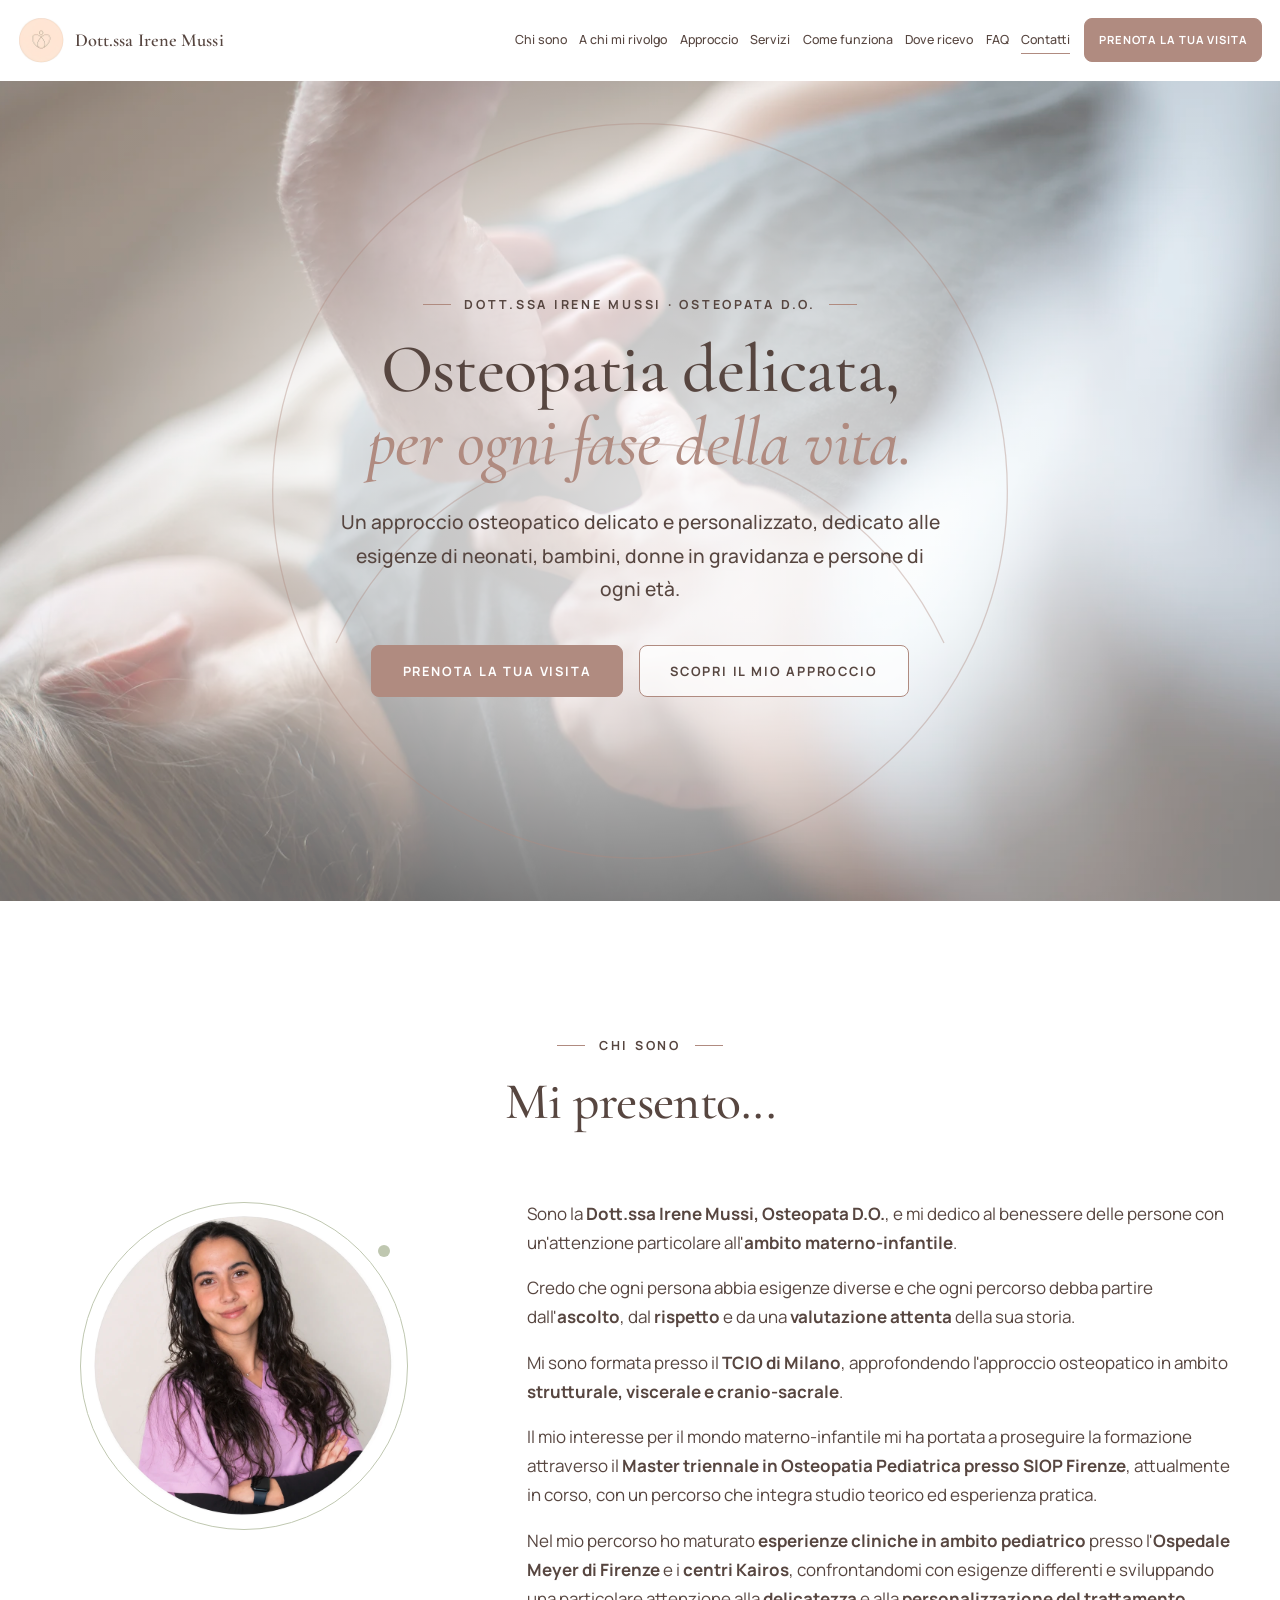
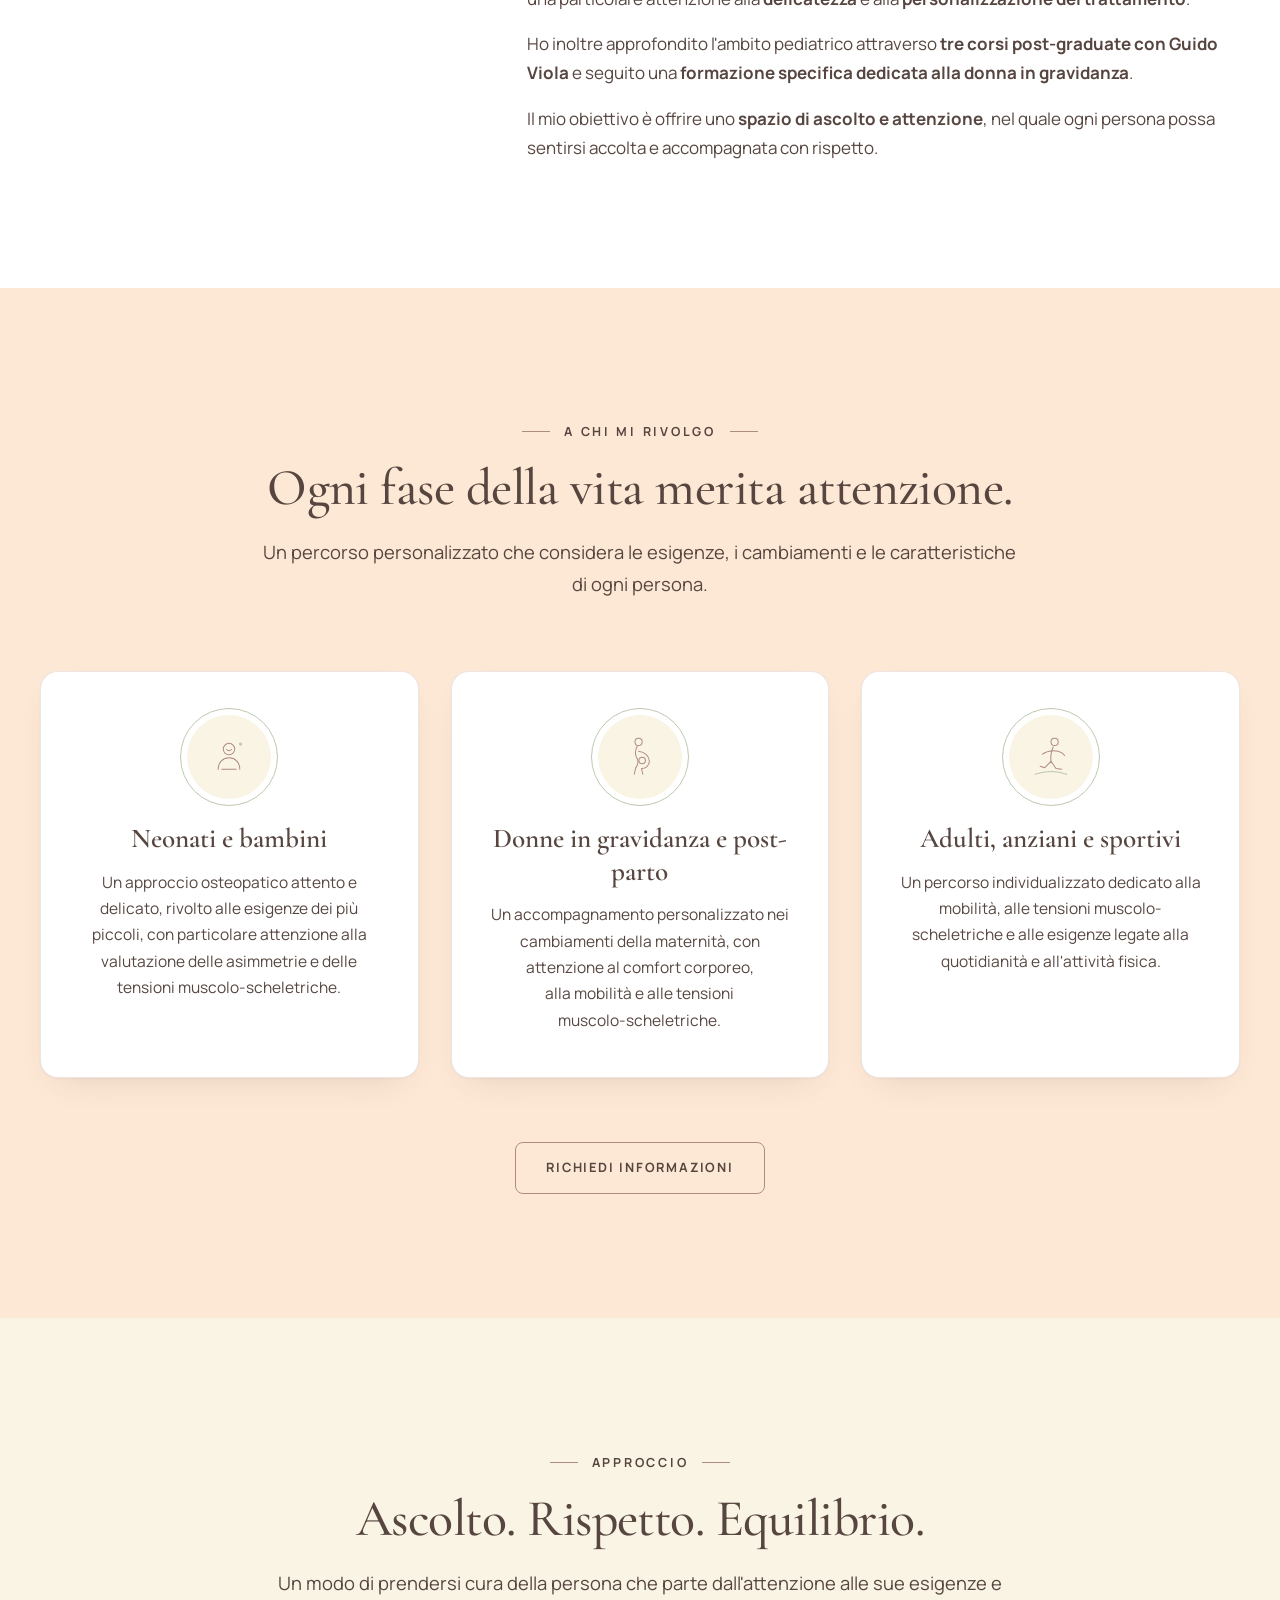
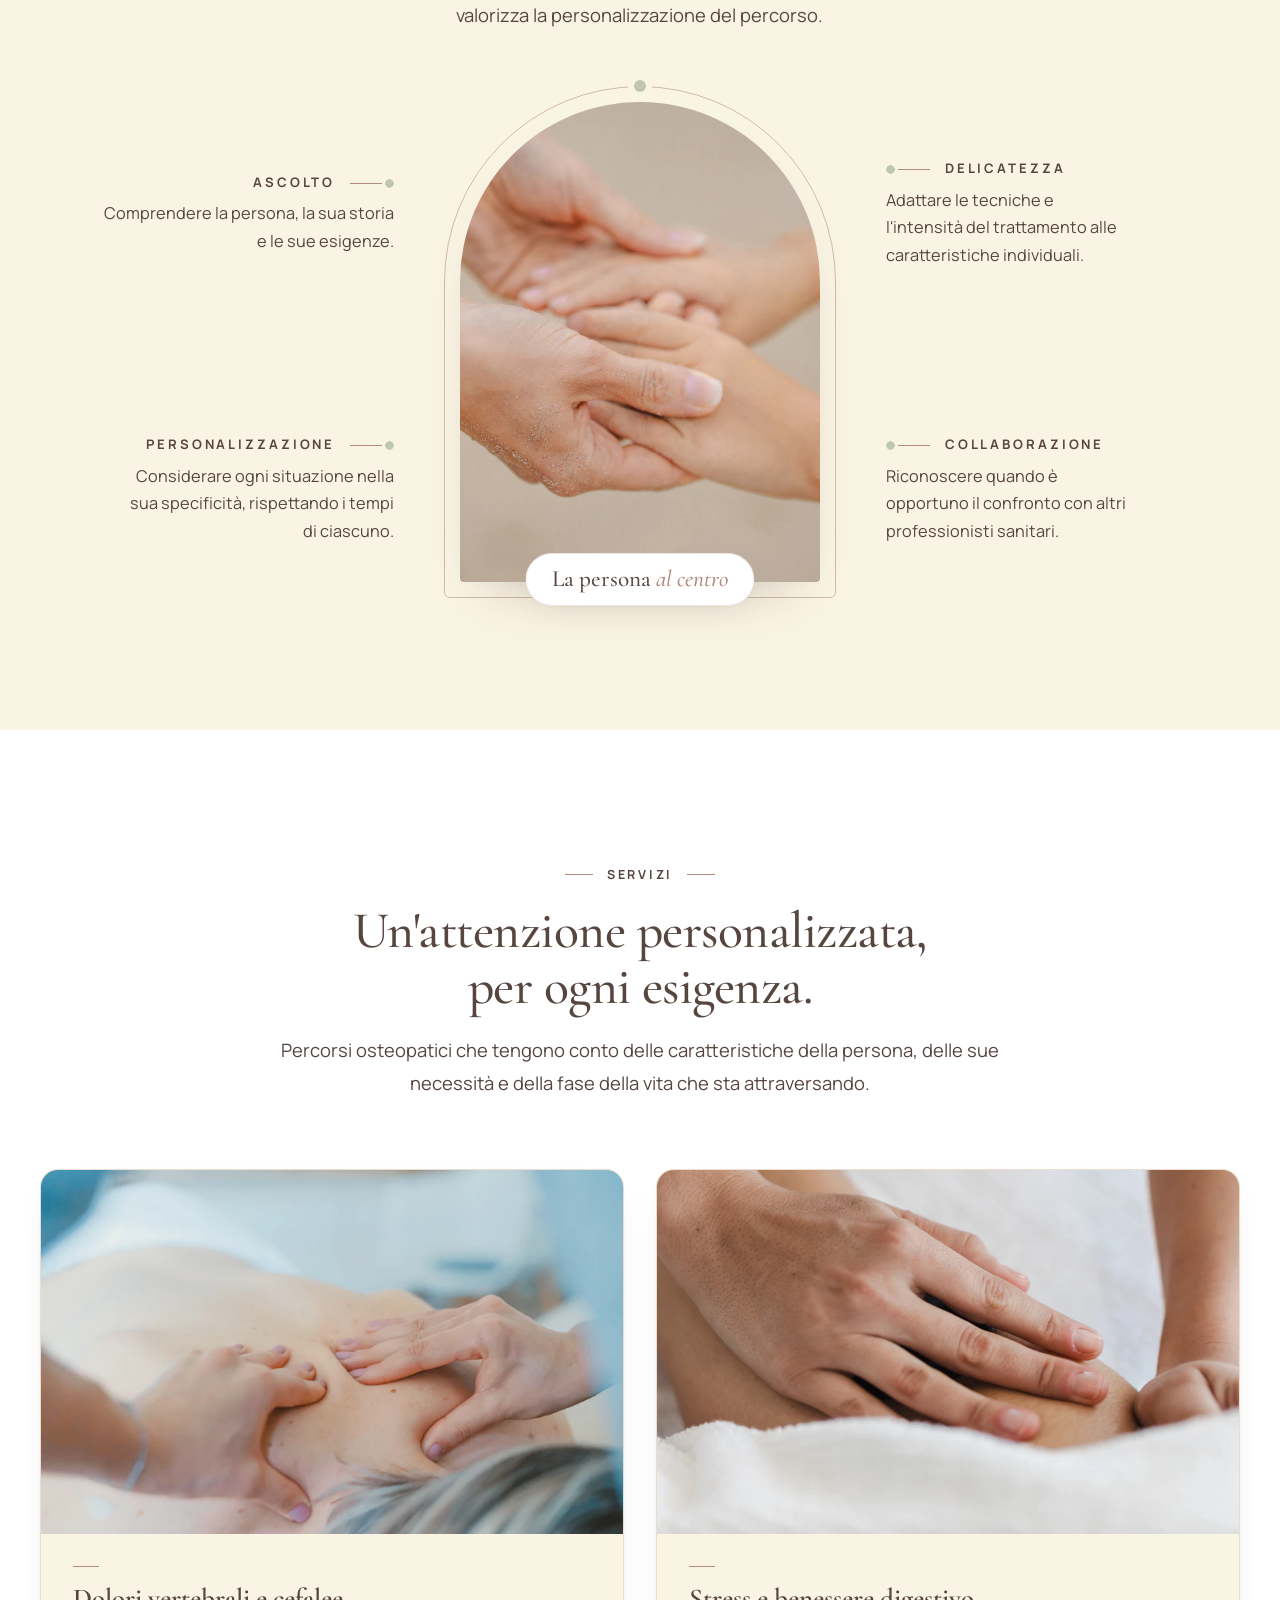
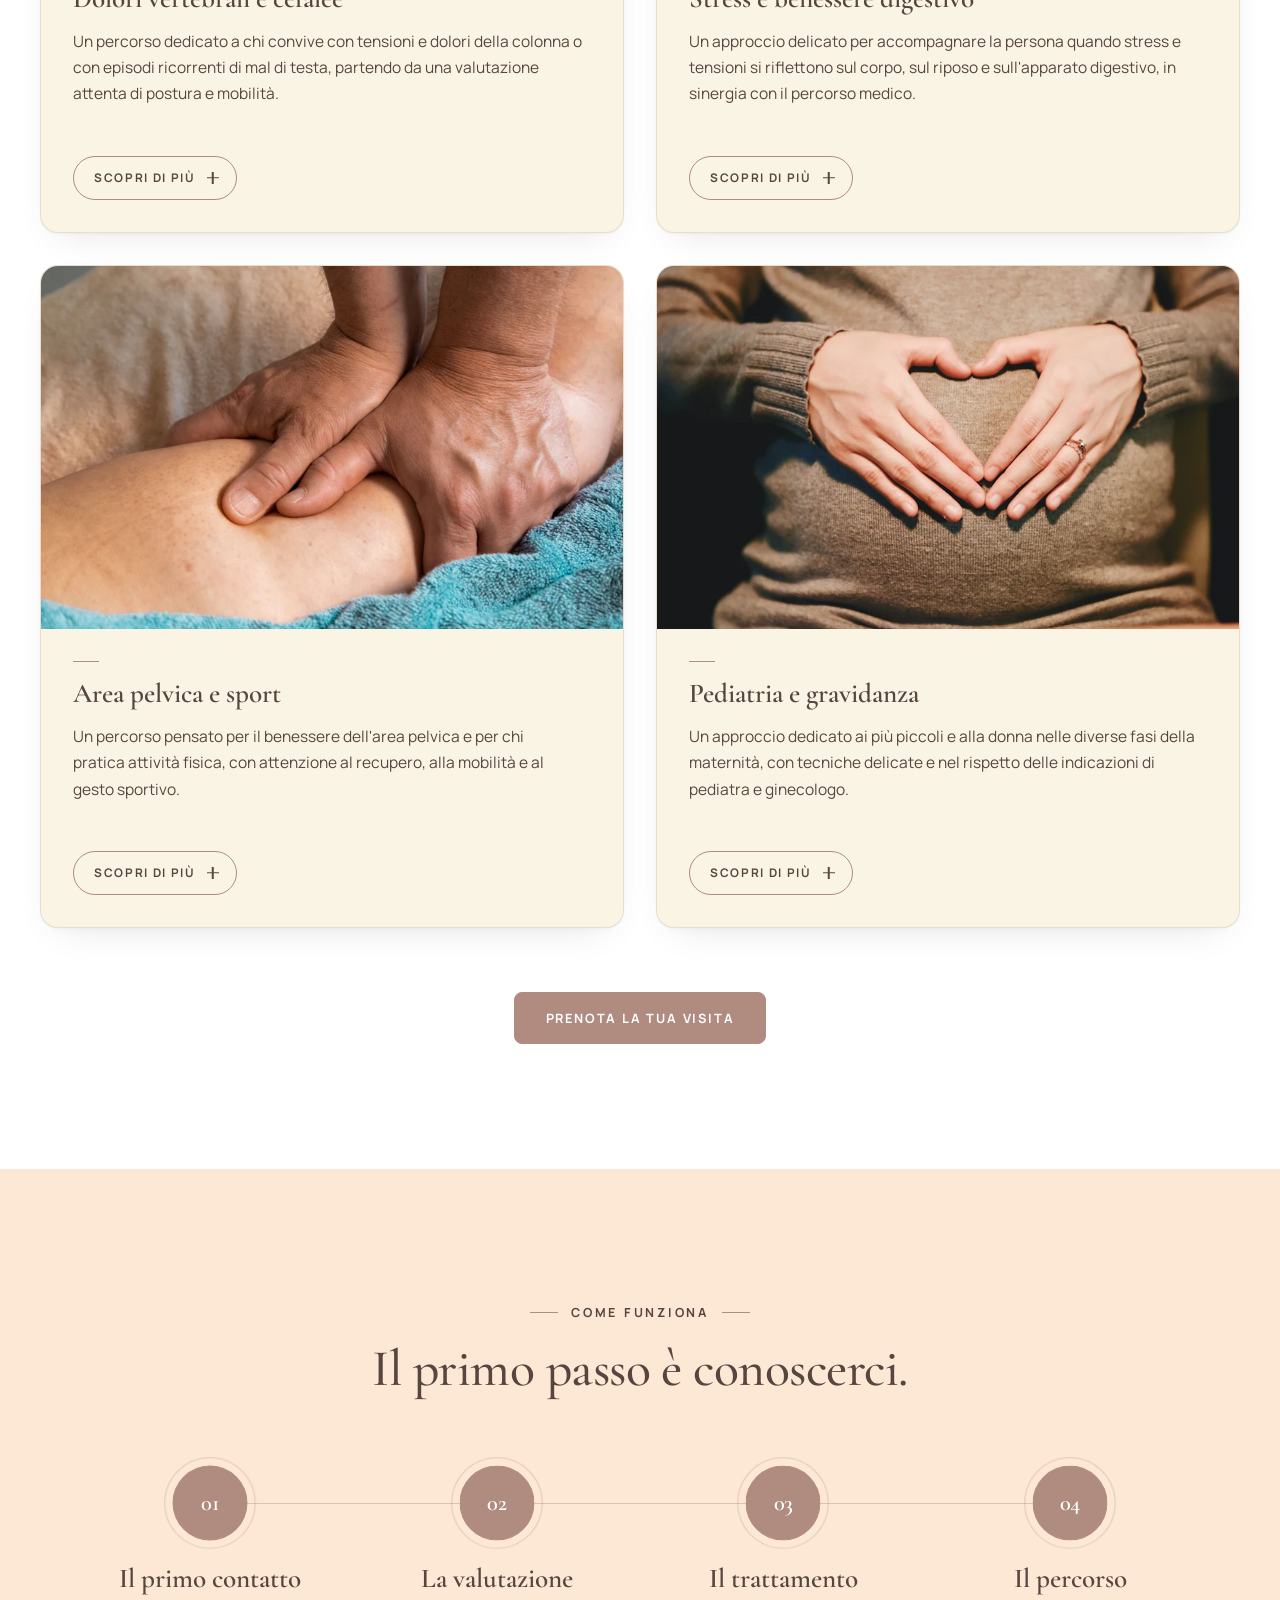
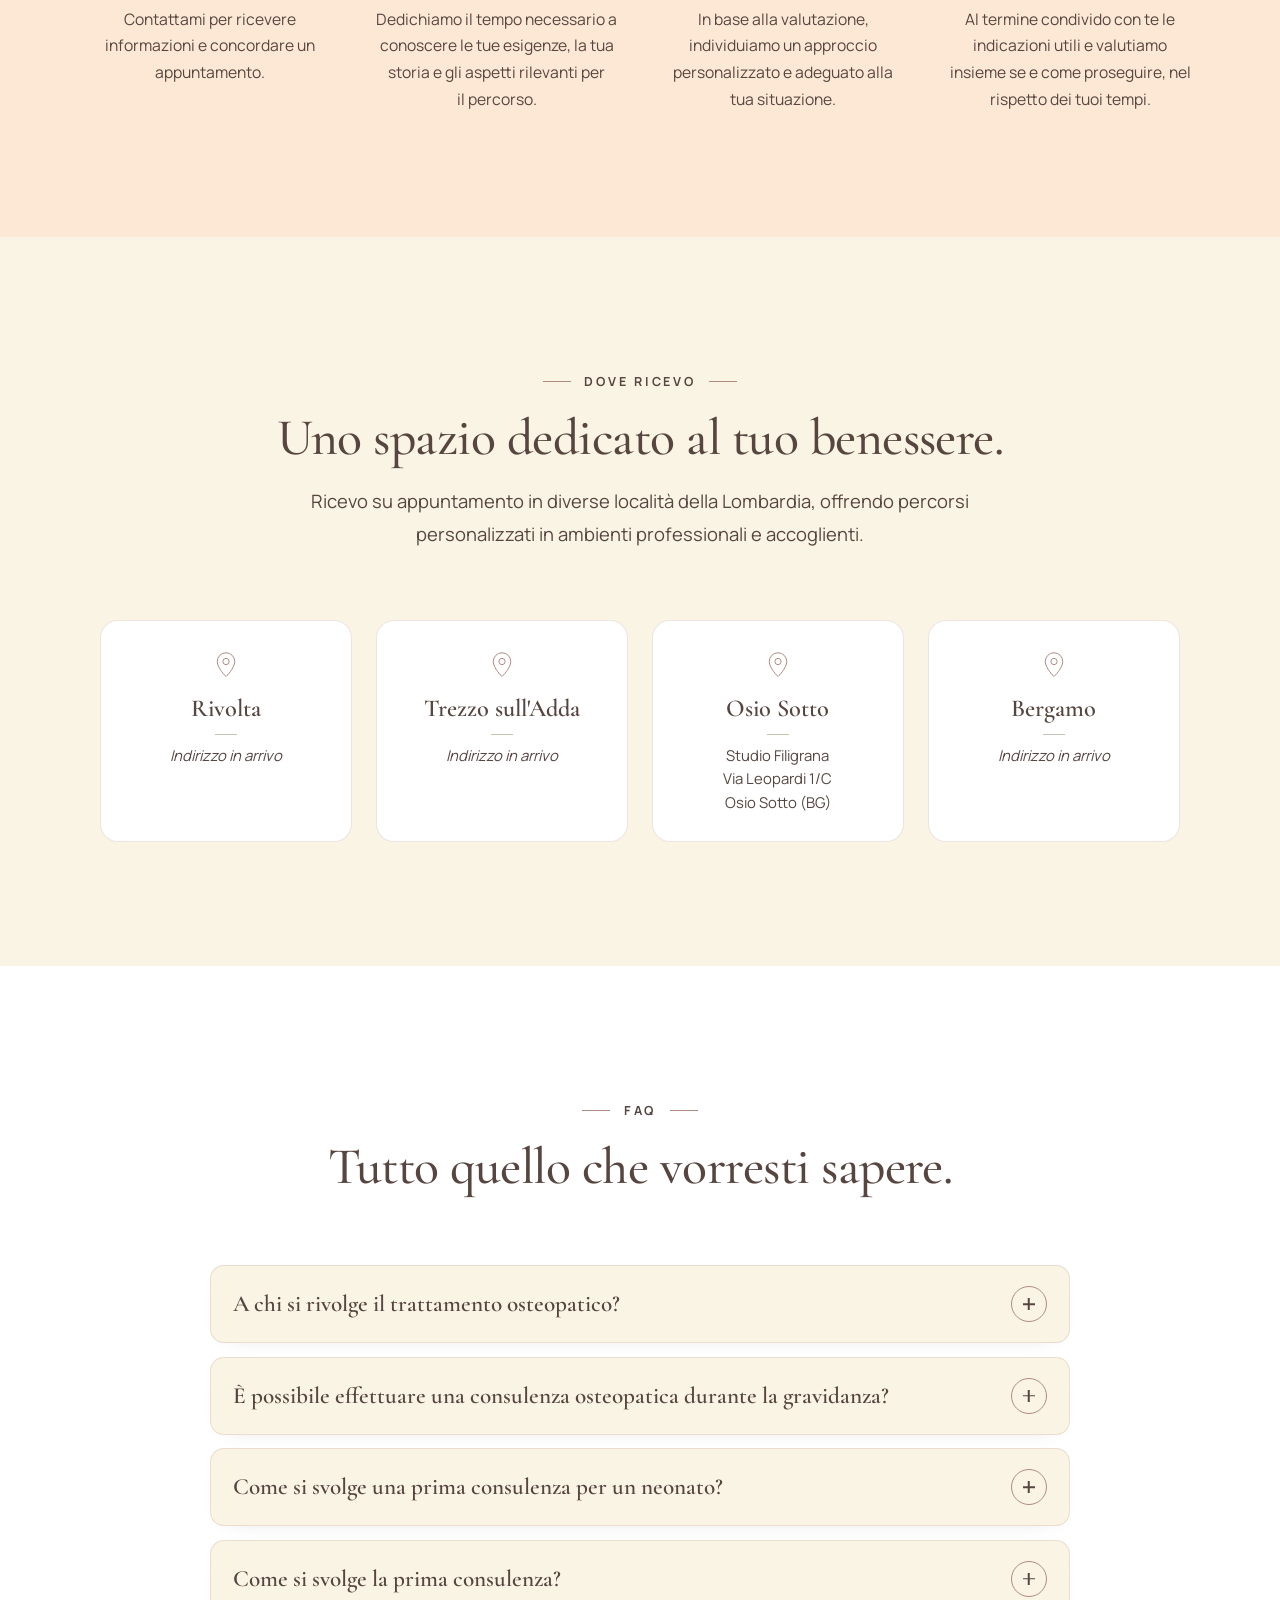
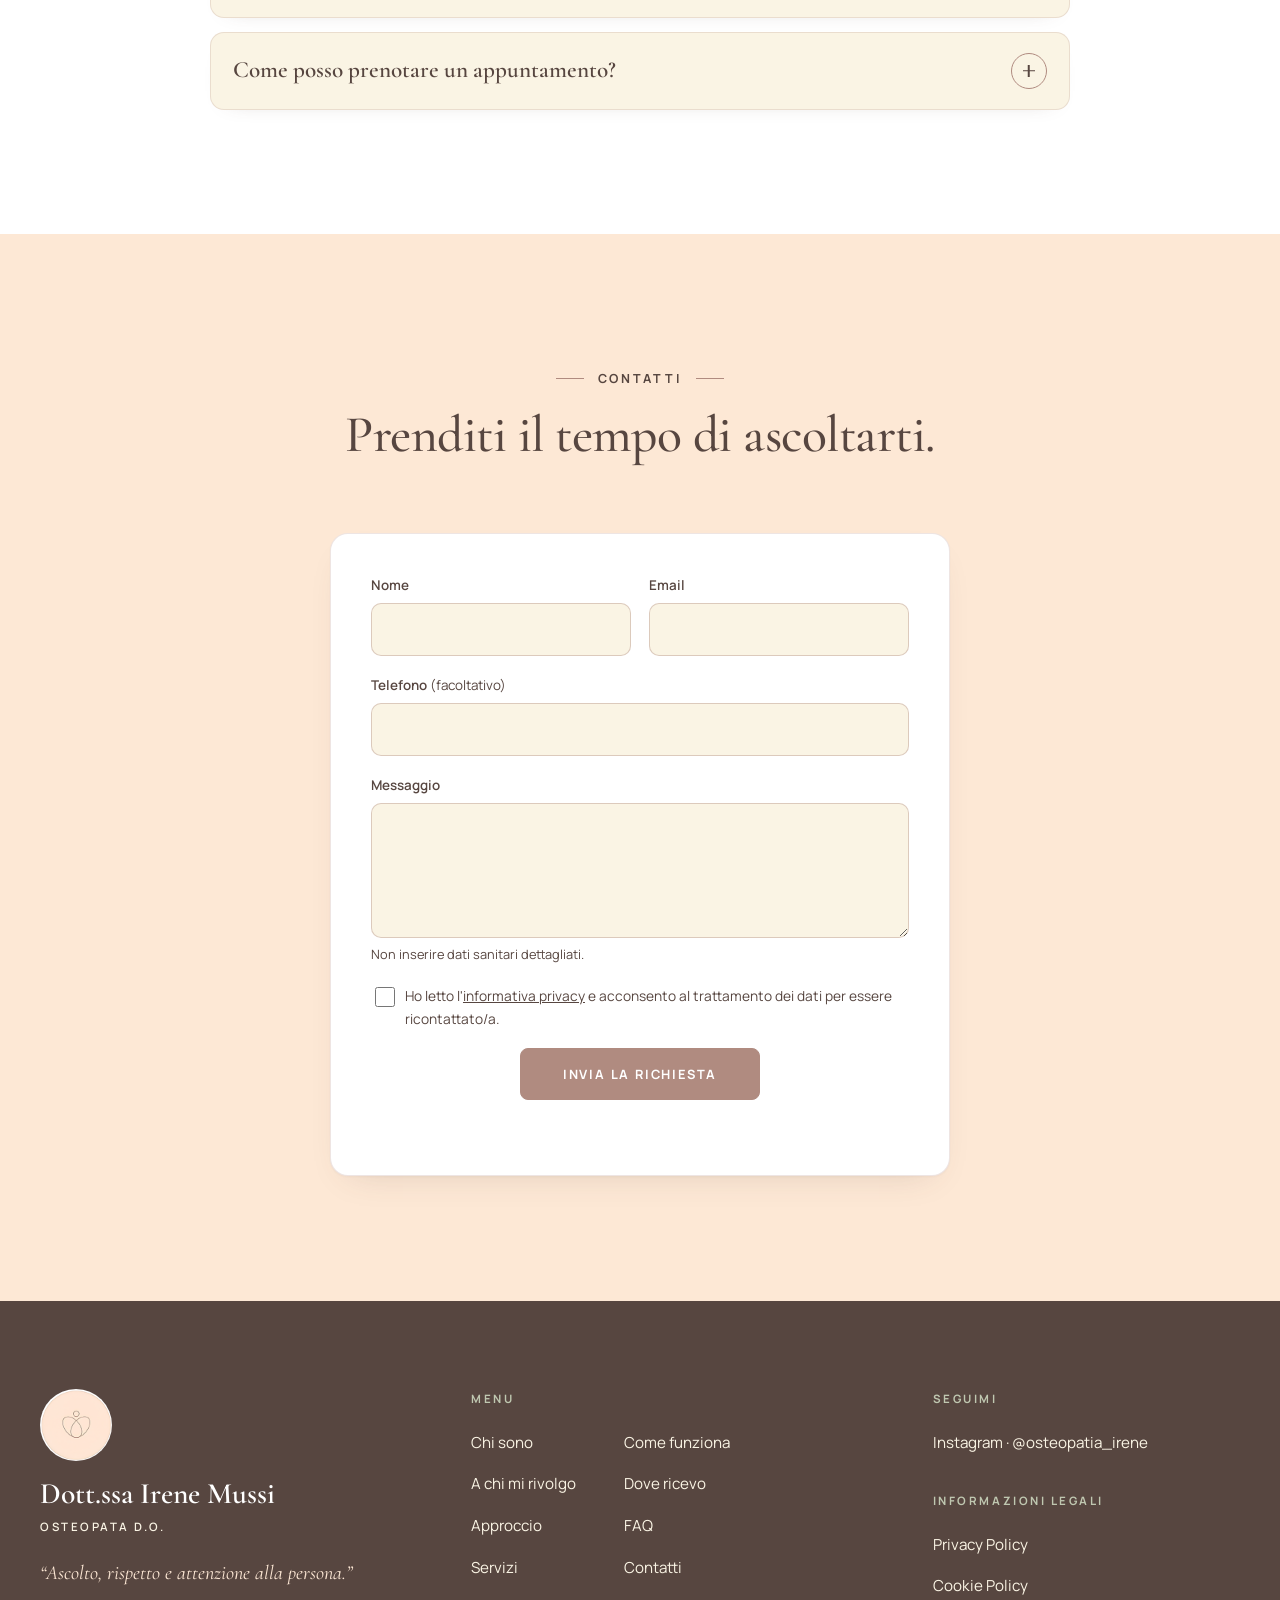
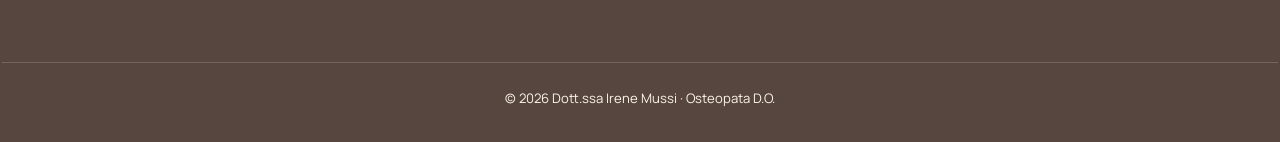
==== commit 4f750938: "Rimuove Laboratori, nuovo arco nell'Approccio, Scopri di più nei Servizi Co-Authored-By: Claude Opus" ====
--- a/index.html
+++ b/index.html
@@ -73,7 +73,6 @@
           <li><a href="#a-chi-mi-rivolgo">A chi mi rivolgo</a></li>
           <li><a href="#approccio">Approccio</a></li>
           <li><a href="#servizi">Servizi</a></li>
-          <li><a href="#laboratori">Laboratori</a></li>
           <li><a href="#come-funziona">Come funziona</a></li>
           <li><a href="#dove-ricevo">Dove ricevo</a></li>
           <li><a href="#faq">FAQ</a></li>
@@ -196,19 +195,15 @@
         </header>
 
         <div class="orbit">
-          <div class="orbit-core reveal" aria-hidden="true">
-            <svg class="orbit-svg" viewBox="0 0 400 400" focusable="false">
-              <circle class="o-ring o-ring-1" cx="200" cy="200" r="190"/>
-              <circle class="o-ring o-ring-2" cx="200" cy="200" r="140"/>
-              <ellipse class="o-petal" cx="160" cy="215" rx="62" ry="92" transform="rotate(-28 160 215)"/>
-              <ellipse class="o-petal" cx="240" cy="215" rx="62" ry="92" transform="rotate(28 240 215)"/>
-              <circle class="o-dot" cx="200" cy="10" r="5"/>
-              <circle class="o-dot o-dot-sage" cx="390" cy="200" r="5"/>
-              <circle class="o-dot" cx="200" cy="390" r="5"/>
-              <circle class="o-dot o-dot-sage" cx="10" cy="200" r="5"/>
-            </svg>
-            <p class="orbit-center">La persona<br><em>al centro</em></p>
-          </div>
+          <figure class="arch reveal">
+            <span class="arch-frame" aria-hidden="true"></span>
+            <span class="arch-dot" aria-hidden="true"></span>
+            <div class="arch-media">
+              <img src="assets/approccio-mani.webp" width="720" height="960" loading="lazy" decoding="async"
+                   alt="Due mani che si sostengono con delicatezza, simbolo di ascolto e cura">
+            </div>
+            <figcaption class="arch-caption">La persona <em>al centro</em></figcaption>
+          </figure>
 
           <ul class="orbit-list">
             <li class="orbit-item orbit-tl reveal">
@@ -248,8 +243,10 @@
                    alt="Mani di un professionista appoggiate con delicatezza su spalle e collo durante un trattamento">
             </div>
             <div class="card-body">
-              <h3>Schiena, collo e testa</h3>
+              <h3>Dolori vertebrali e cefalee</h3>
               <p>Un percorso dedicato a chi convive con tensioni e dolori della colonna o con episodi ricorrenti di mal di testa, partendo da una valutazione attenta di postura e mobilità.</p>
+              <button type="button" class="service-toggle" aria-expanded="false" aria-controls="svc-more-1">Scopri di più<span class="service-toggle-icon" aria-hidden="true"></span></button>
+              <div class="service-more" id="svc-more-1" hidden><div>
               <div class="service-groups">
                 <div>
                   <p class="service-label">Dolori alla schiena</p>
@@ -260,6 +257,7 @@
                   <ul class="service-list"><li>Cefalee</li><li>Emicranie</li><li>Vertigini e acufeni</li></ul>
                 </div>
               </div>
+              </div></div>
             </div>
           </article>
 
@@ -271,6 +269,8 @@
             <div class="card-body">
               <h3>Stress e benessere digestivo</h3>
               <p>Un approccio delicato per accompagnare la persona quando stress e tensioni si riflettono sul corpo, sul riposo e sull'apparato digestivo, in sinergia con il percorso medico.</p>
+              <button type="button" class="service-toggle" aria-expanded="false" aria-controls="svc-more-2">Scopri di più<span class="service-toggle-icon" aria-hidden="true"></span></button>
+              <div class="service-more" id="svc-more-2" hidden><div>
               <div class="service-groups">
                 <div>
                   <p class="service-label">Disturbi da stress</p>
@@ -281,6 +281,7 @@
                   <ul class="service-list"><li>Gonfiori</li><li>Reflusso gastroesofageo</li><li>Stipsi</li></ul>
                 </div>
               </div>
+              </div></div>
             </div>
           </article>
 
@@ -292,6 +293,8 @@
             <div class="card-body">
               <h3>Area pelvica e sport</h3>
               <p>Un percorso pensato per il benessere dell'area pelvica e per chi pratica attività fisica, con attenzione al recupero, alla mobilità e al gesto sportivo.</p>
+              <button type="button" class="service-toggle" aria-expanded="false" aria-controls="svc-more-3">Scopri di più<span class="service-toggle-icon" aria-hidden="true"></span></button>
+              <div class="service-more" id="svc-more-3" hidden><div>
               <div class="service-groups">
                 <div>
                   <p class="service-label">Disturbi uro-genitali</p>
@@ -302,6 +305,7 @@
                   <ul class="service-list"><li>Recupero post-trauma</li><li>Prevenzione</li><li>Performance</li></ul>
                 </div>
               </div>
+              </div></div>
             </div>
           </article>
 
@@ -313,6 +317,8 @@
             <div class="card-body">
               <h3>Pediatria e gravidanza</h3>
               <p>Un approccio dedicato ai più piccoli e alla donna nelle diverse fasi della maternità, con tecniche delicate e nel rispetto delle indicazioni di pediatra e ginecologo.</p>
+              <button type="button" class="service-toggle" aria-expanded="false" aria-controls="svc-more-4">Scopri di più<span class="service-toggle-icon" aria-hidden="true"></span></button>
+              <div class="service-more" id="svc-more-4" hidden><div>
               <div class="service-groups">
                 <div>
                   <p class="service-label">Pediatria</p>
@@ -323,6 +329,7 @@
                   <ul class="service-list"><li>Lombalgia e sciatalgia</li><li>Cefalee ed emicranie</li><li>Equilibrio post-parto e cicatrici</li></ul>
                 </div>
               </div>
+              </div></div>
             </div>
           </article>
         </div>
@@ -333,29 +340,9 @@
       </div>
     </section>
 
-    <!-- ============ LABORATORI — FDE8D5 ============ -->
-    <!-- Contenuti da completare con temi, date e sedi dei laboratori quando confermati -->
-    <section class="section bg-2" id="laboratori" aria-labelledby="laboratori-title">
-      <div class="container container-narrow">
-        <header class="section-head reveal">
-          <p class="eyebrow">Laboratori</p>
-          <h2 id="laboratori-title">Momenti di incontro e condivisione.</h2>
-          <p class="section-lead">Incontri dedicati al benessere e alla consapevolezza del corpo, pensati per condividere conoscenze ed esperienze in un clima accogliente.</p>
-        </header>
-
-        <div class="lab-card reveal">
-          <span class="icon-badge" aria-hidden="true">
-            <svg viewBox="0 0 64 64" focusable="false"><circle cx="32" cy="32" r="20"/><circle cx="32" cy="14" r="4" class="fill"/><circle cx="16.4" cy="41" r="4" class="fill"/><circle cx="47.6" cy="41" r="4" class="fill"/></svg>
-          </span>
-          <h3>Prossimi laboratori</h3>
-          <p>Le date e i temi dei prossimi incontri saranno pubblicati a breve. Per ricevere informazioni puoi scrivermi attraverso il modulo di contatto.</p>
-          <a class="btn btn-secondary" href="#contatti">Richiedi informazioni</a>
-        </div>
-      </div>
-    </section>
-
-    <!-- ============ COME FUNZIONA — FAF4E4 ============ -->
-    <section class="section bg-3" id="come-funziona" aria-labelledby="come-title">
+
+    <!-- ============ COME FUNZIONA — FDE8D5 ============ -->
+    <section class="section bg-2" id="come-funziona" aria-labelledby="come-title">
       <div class="container">
         <header class="section-head reveal">
           <p class="eyebrow">Come funziona</p>
@@ -390,8 +377,8 @@
       </div>
     </section>
 
-    <!-- ============ DOVE RICEVO — bianco ============ -->
-    <section class="section bg-1" id="dove-ricevo" aria-labelledby="dove-title">
+    <!-- ============ DOVE RICEVO — FAF4E4 ============ -->
+    <section class="section bg-3" id="dove-ricevo" aria-labelledby="dove-title">
       <div class="container">
         <header class="section-head reveal">
           <p class="eyebrow">Dove ricevo</p>
@@ -425,8 +412,8 @@
       </div>
     </section>
 
-    <!-- ============ FAQ — FDE8D5 ============ -->
-    <section class="section bg-2" id="faq" aria-labelledby="faq-title">
+    <!-- ============ FAQ — bianco ============ -->
+    <section class="section bg-1" id="faq" aria-labelledby="faq-title">
       <div class="container container-narrow">
         <header class="section-head reveal">
           <p class="eyebrow">FAQ</p>
@@ -458,8 +445,8 @@
       </div>
     </section>
 
-    <!-- ============ CONTATTI — FAF4E4 ============ -->
-    <section class="section bg-3" id="contatti" aria-labelledby="contatti-title">
+    <!-- ============ CONTATTI — FDE8D5 ============ -->
+    <section class="section bg-2" id="contatti" aria-labelledby="contatti-title">
       <div class="container">
         <header class="section-head reveal">
           <p class="eyebrow">Contatti</p>
@@ -520,7 +507,6 @@
           <li><a href="#a-chi-mi-rivolgo">A chi mi rivolgo</a></li>
           <li><a href="#approccio">Approccio</a></li>
           <li><a href="#servizi">Servizi</a></li>
-          <li><a href="#laboratori">Laboratori</a></li>
           <li><a href="#come-funziona">Come funziona</a></li>
           <li><a href="#dove-ricevo">Dove ricevo</a></li>
           <li><a href="#faq">FAQ</a></li>
--- a/css/style.css
+++ b/css/style.css
@@ -357,21 +357,30 @@
   align-items: center; max-width: 1120px; margin-inline: auto;
 }
 .orbit-list { display: contents; }
-.orbit-core { grid-column: 2; grid-row: 1 / span 2; position: relative; aspect-ratio: 1; display: grid; place-items: center; }
-.orbit-svg { position: absolute; inset: 0; width: 100%; height: 100%; overflow: visible; }
-.orbit-svg .o-ring, .orbit-svg .o-petal { fill: none; stroke-width: 1; }
-.orbit-svg .o-ring-1 { stroke: var(--line); }
-.orbit-svg .o-ring-2 { stroke: var(--sage); stroke-dasharray: 2 6; }
-.orbit-svg .o-petal { stroke: var(--accent); opacity: .7; }
-.orbit-svg .o-dot { fill: var(--accent); }
-.orbit-svg .o-dot-sage { fill: var(--sage); }
-.orbit-center {
-  position: relative; text-align: center; font-family: var(--font-serif);
-  font-size: clamp(1.5rem, 1.2rem + 1vw, 2rem); line-height: 1.15; font-weight: 500;
-  background: var(--bg-3); padding: .6rem .4rem; border-radius: 50%;
-  transform: translateY(-34%);
-}
-.orbit-center em { color: var(--accent); font-style: italic; }
+/* Arco editoriale con fotografia */
+.arch { grid-column: 2; grid-row: 1 / span 2; position: relative; width: 100%; max-width: 360px; justify-self: center; margin: 0; padding: 0 0 1.5rem; }
+.arch-media {
+  position: relative; z-index: 1; aspect-ratio: 3 / 4; overflow: hidden;
+  border-radius: 999px 999px 22px 22px; background: var(--bg-2);
+  box-shadow: 0 30px 60px -36px rgba(87, 70, 64, .45);
+}
+.arch-media img { width: 100%; height: 100%; object-fit: cover; transform: scale(1.06); transition: transform 1600ms var(--ease); }
+.arch.is-visible .arch-media img { transform: none; }
+.arch-frame {
+  position: absolute; z-index: 0; inset: -16px -16px calc(1.5rem - 16px);
+  border: 1px solid var(--accent); border-radius: 999px 999px 30px 30px; opacity: .55;
+}
+.arch-dot {
+  position: absolute; z-index: 2; top: -22px; left: 50%; width: 12px; height: 12px; margin-left: -6px;
+  border-radius: 50%; background: var(--sage); box-shadow: 0 0 0 6px var(--bg-3);
+}
+.arch-caption {
+  position: absolute; z-index: 2; left: 50%; bottom: 0; transform: translateX(-50%);
+  white-space: nowrap; background: var(--white); border: 1px solid var(--line-soft); border-radius: 999px;
+  padding: .7rem 1.6rem; box-shadow: var(--shadow);
+  font-family: var(--font-serif); font-size: clamp(1.2rem, 1.05rem + .5vw, 1.45rem); font-weight: 500; line-height: 1.2;
+}
+.arch-caption em { color: var(--accent); font-style: italic; }
 
 .orbit-item h3 {
   display: flex; align-items: center; gap: .9rem;
@@ -395,15 +404,9 @@
 }
 .orbit-tr h3::before, .orbit-br h3::before { transform: scaleX(-1); }
 
-/* animazione di disegno */
-.js .orbit-core .o-ring-1, .js .orbit-core .o-petal { stroke-dasharray: 1200; stroke-dashoffset: 1200; transition: stroke-dashoffset 1600ms var(--ease); }
-.js .orbit-core .o-dot { opacity: 0; transition: opacity 600ms var(--ease) 900ms; }
-.js .orbit-core.is-visible .o-ring-1, .js .orbit-core.is-visible .o-petal { stroke-dashoffset: 0; }
-.js .orbit-core.is-visible .o-dot { opacity: 1; }
-
 @media (max-width: 900px) {
   .orbit { grid-template-columns: 1fr; grid-template-rows: none; row-gap: 2.25rem; max-width: 520px; }
-  .orbit-core { grid-column: 1; grid-row: auto; width: min(72vw, 280px); justify-self: center; margin-bottom: .5rem; }
+  .arch { grid-column: 1; grid-row: auto; width: min(64vw, 260px); margin-bottom: 1rem; }
   .orbit-item, .orbit-tl, .orbit-tr, .orbit-bl, .orbit-br { grid-column: 1; grid-row: auto; text-align: center; justify-self: center; }
   .orbit-item h3 { justify-content: center !important; }
   .orbit-item p { margin-inline: auto; }
@@ -412,18 +415,6 @@
     content: "" !important; width: 9px; height: 9px; border-radius: 50%; background: var(--sage) !important; transform: none !important;
   }
 }
-
-/* =========================================================
-   LABORATORI
-   ========================================================= */
-.lab-card {
-  display: flex; flex-direction: column; align-items: center; text-align: center; gap: 1rem;
-  max-width: 640px; margin-inline: auto; background: var(--white);
-  border: 1px solid var(--line-soft); border-radius: var(--radius); box-shadow: var(--shadow);
-  padding: clamp(2rem, 1.5rem + 2vw, 3rem);
-}
-.lab-card h3 { margin-top: .5rem; }
-.lab-card p { max-width: 460px; margin-bottom: .5rem; }
 
 /* =========================================================
    COME FUNZIONA — percorso animato
@@ -577,7 +568,7 @@
 .footer-title { font-size: .72rem; font-weight: 700; letter-spacing: .22em; text-transform: uppercase; color: var(--sage); margin-bottom: .9rem; }
 .footer-title:not(:first-child) { margin-top: 1.75rem; }
 .site-footer ul { display: grid; gap: .1rem; }
-.site-footer .footer-menu { grid-template-columns: repeat(2, max-content); grid-template-rows: repeat(5, auto); grid-auto-flow: column; column-gap: 3rem; }
+.site-footer .footer-menu { grid-template-columns: repeat(2, max-content); grid-template-rows: repeat(4, auto); grid-auto-flow: column; column-gap: 3rem; }
 .site-footer ul a {
   display: inline-flex; align-items: center; min-height: 40px; font-size: .95rem; text-decoration: none; color: var(--bg-3);
   transition: color 250ms var(--ease);
@@ -611,3 +602,34 @@
   .card:hover, .btn:hover, .place:hover { transform: none; }
   .card:hover .card-media img { transform: none; }
 }
+
+/* =========================================================
+   SERVIZI — "Scopri di più"
+   ========================================================= */
+.card-grid-4 { grid-auto-rows: auto; align-items: start; }
+.service .card-body > p { min-height: calc(1.7em * 4); }
+.service-toggle {
+  display: inline-flex; align-items: center; gap: .7rem; align-self: flex-start;
+  margin-top: 1.4rem; min-height: 44px; padding: .55rem 1.1rem .55rem 1.25rem;
+  background: transparent; border: 1px solid var(--accent); border-radius: 999px; cursor: pointer;
+  font-family: var(--font-sans); font-size: .74rem; font-weight: 700; letter-spacing: .14em; text-transform: uppercase;
+  color: var(--espresso);
+  transition: background-color 300ms var(--ease), color 300ms var(--ease);
+}
+.service-toggle:hover { background: var(--accent); color: var(--white); }
+.service-toggle-icon { position: relative; width: 12px; height: 12px; }
+.service-toggle-icon::before, .service-toggle-icon::after {
+  content: ""; position: absolute; left: 0; top: 50%; width: 12px; height: 1.5px; background: currentColor;
+  transform: translateY(-50%); transition: transform 300ms var(--ease);
+}
+.service-toggle-icon::after { transform: translateY(-50%) rotate(90deg); }
+.service-toggle[aria-expanded="true"] .service-toggle-icon::after { transform: translateY(-50%) rotate(0deg); }
+.service-more { display: grid; grid-template-rows: 0fr; transition: grid-template-rows 400ms var(--ease); }
+.service-more > div { overflow: hidden; }
+.service-more.is-open { grid-template-rows: 1fr; }
+.service-more .service-groups { margin-top: 0; padding-top: 1.4rem; }
+
+/* Box e tendine: sfondo diverso dalla sezione */
+.bg-3 .place { background: var(--white); }
+.bg-1 .acc-item { background: var(--bg-3); }
+@media (max-width: 760px) { .service .card-body > p { min-height: 0; } }
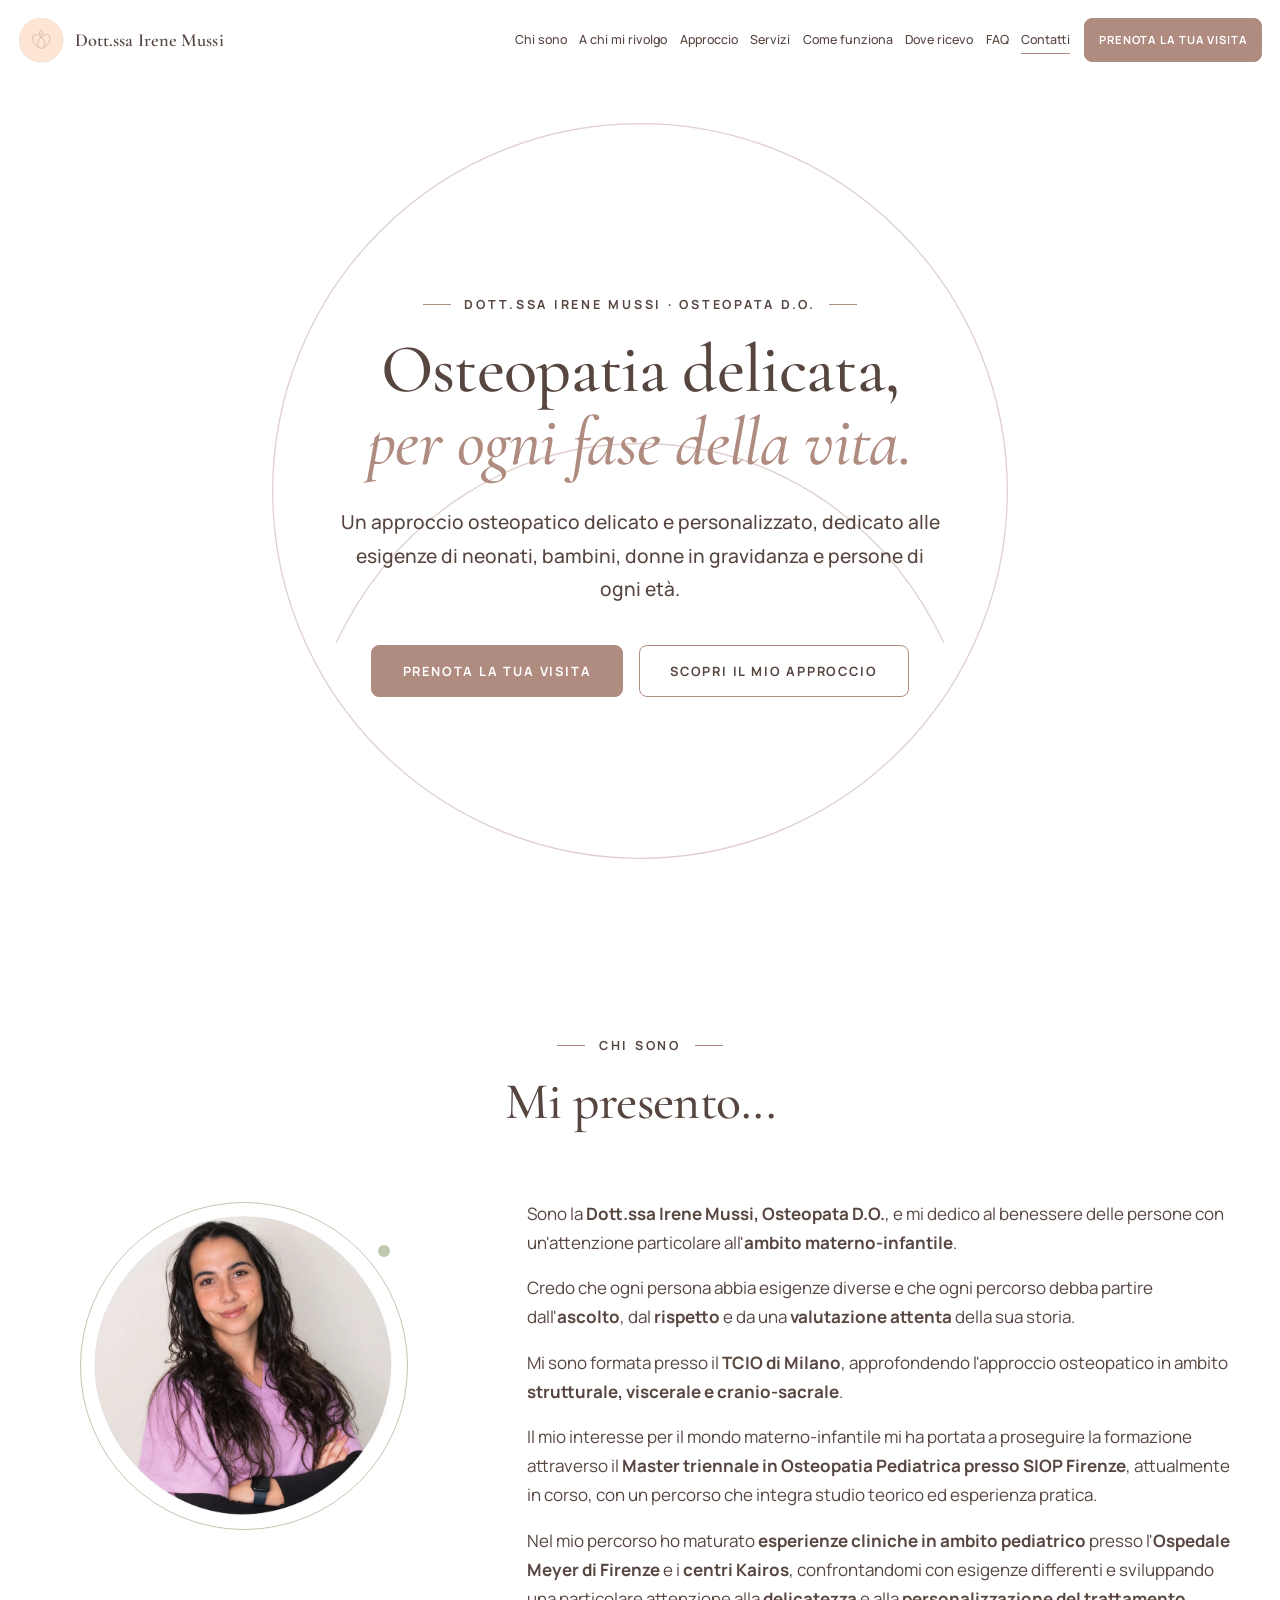
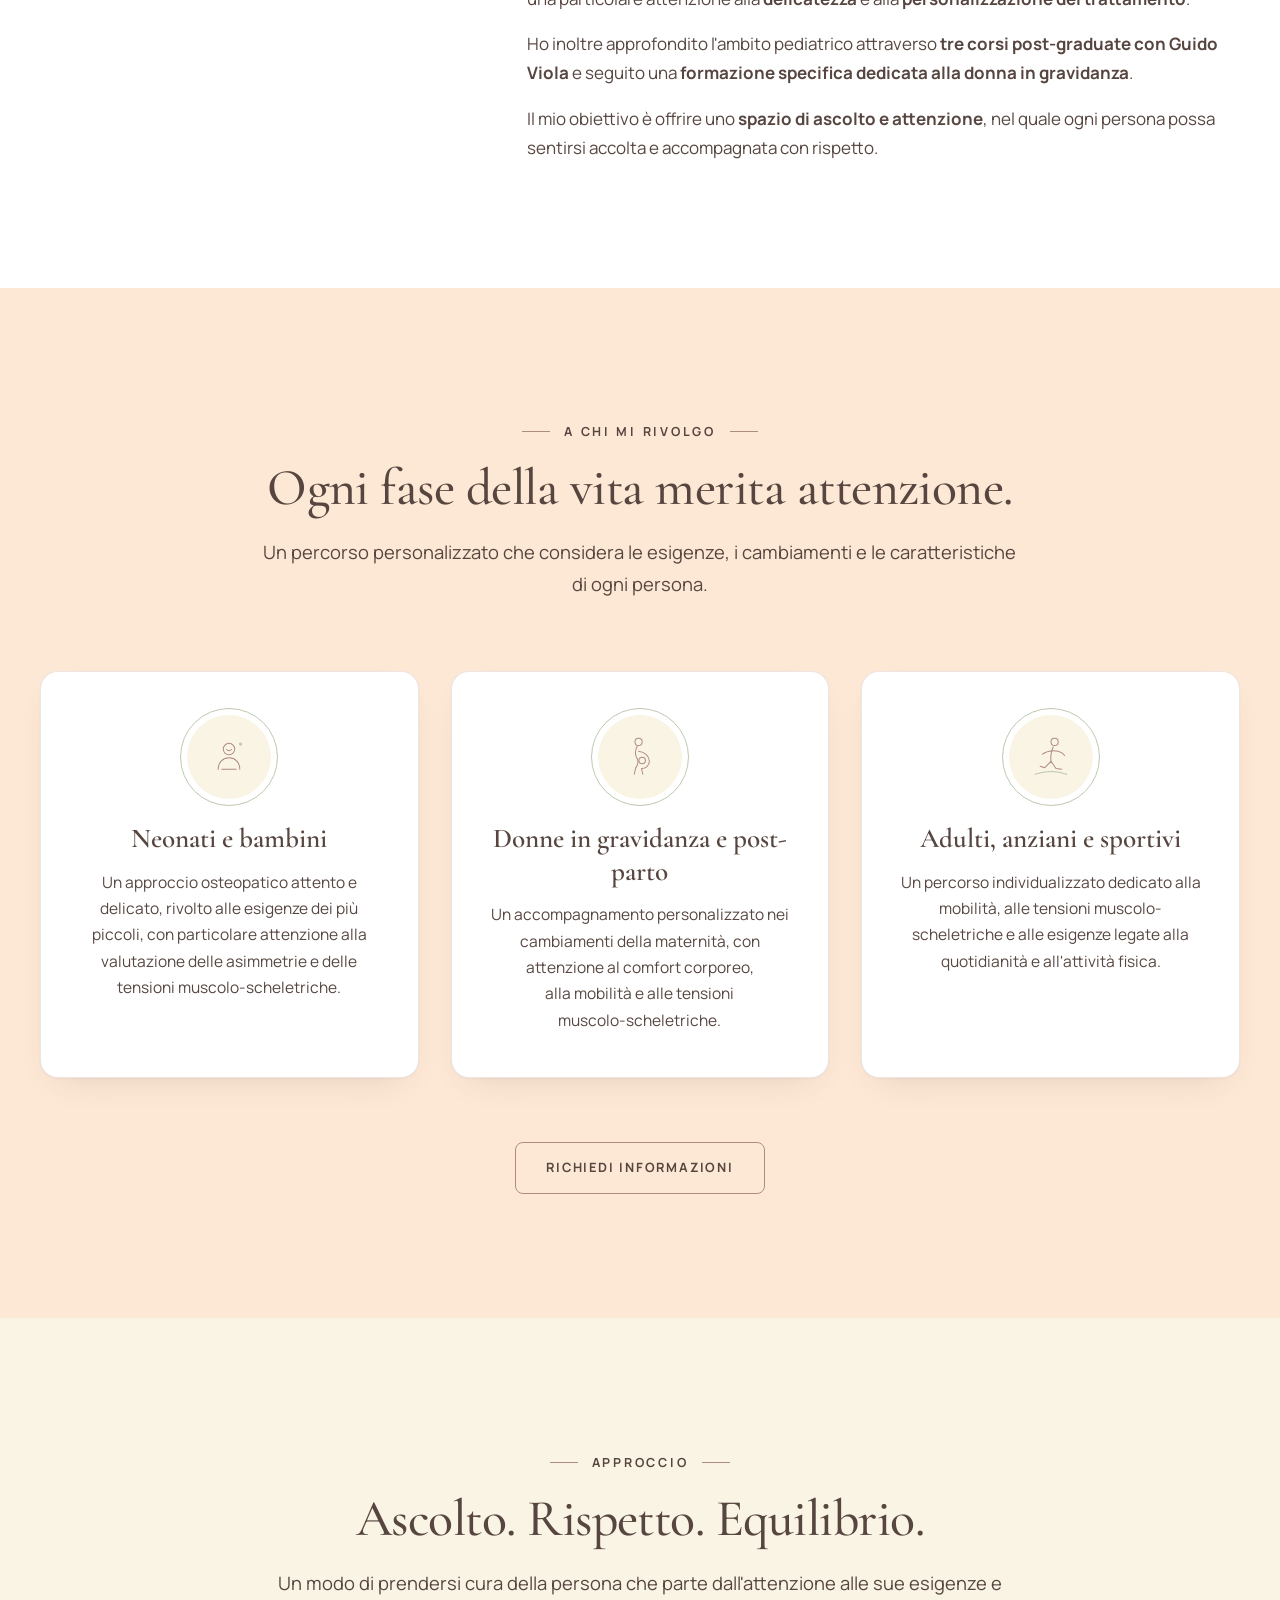
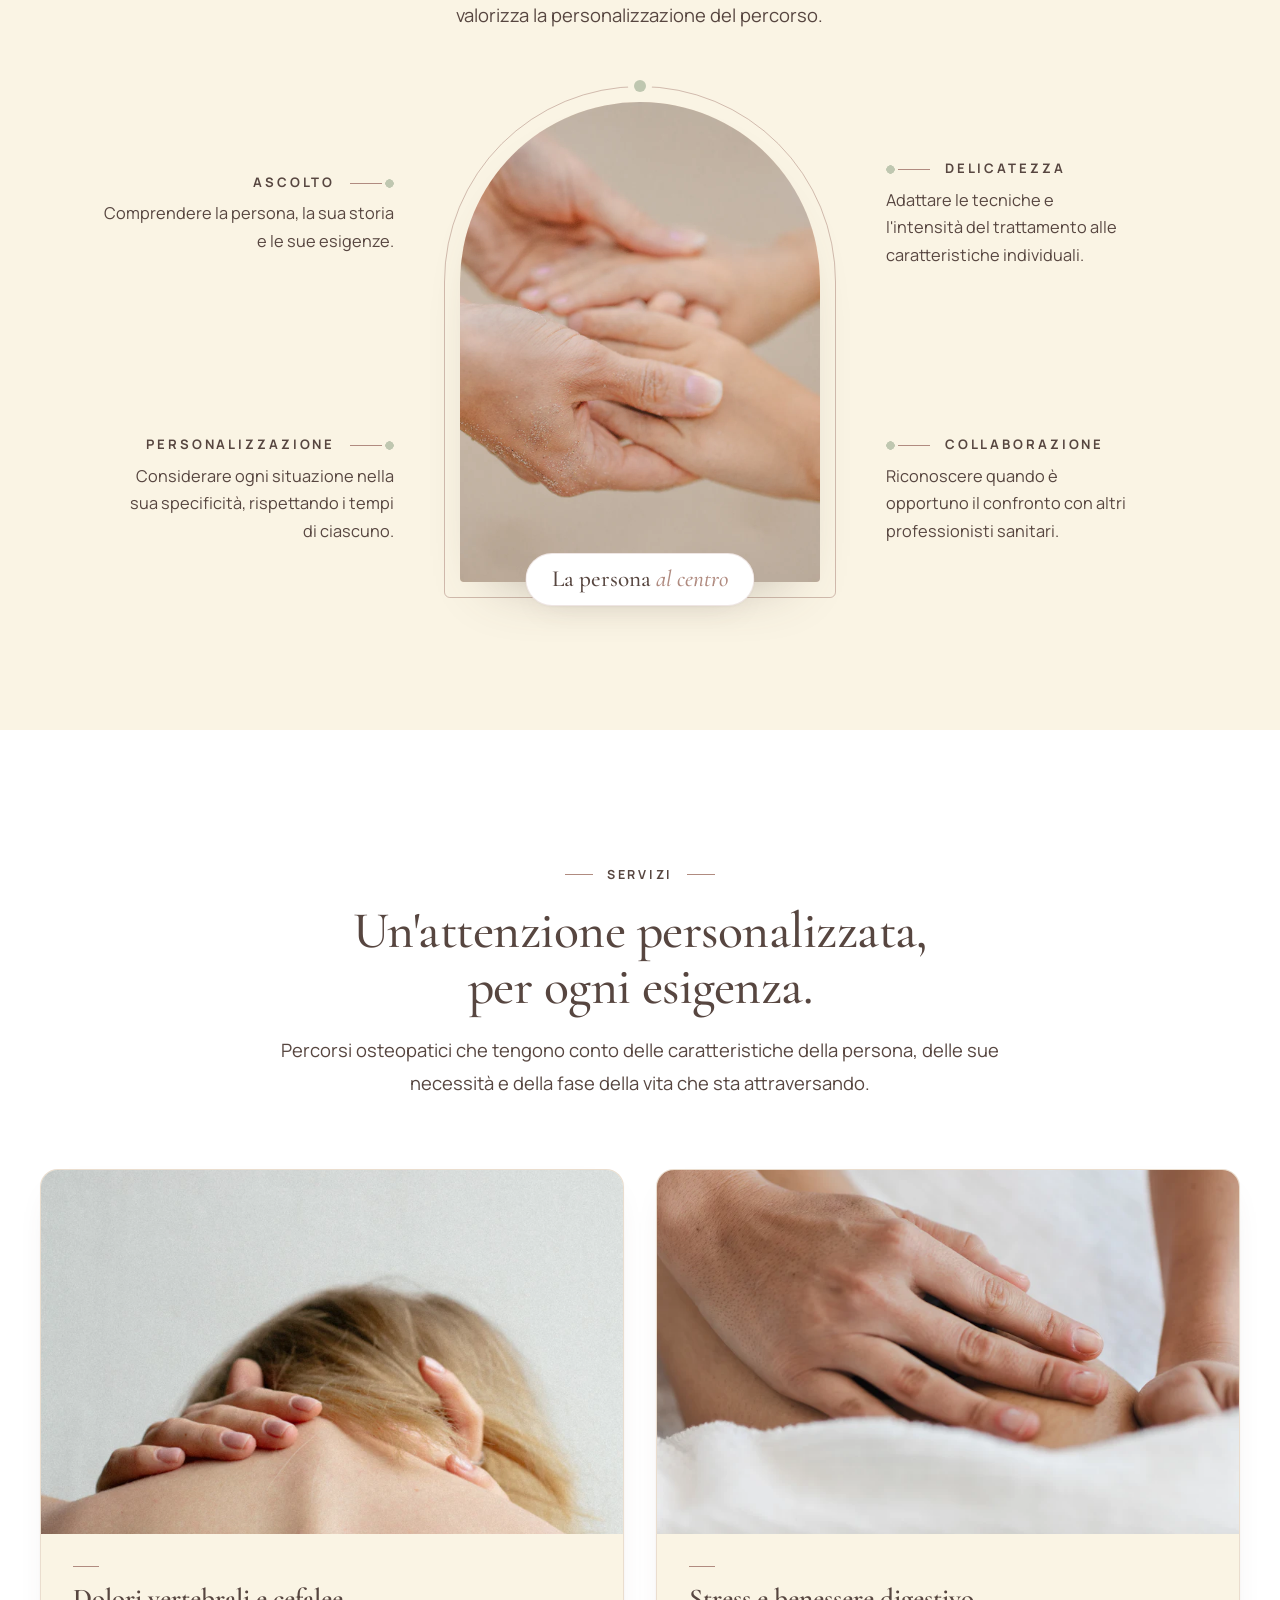
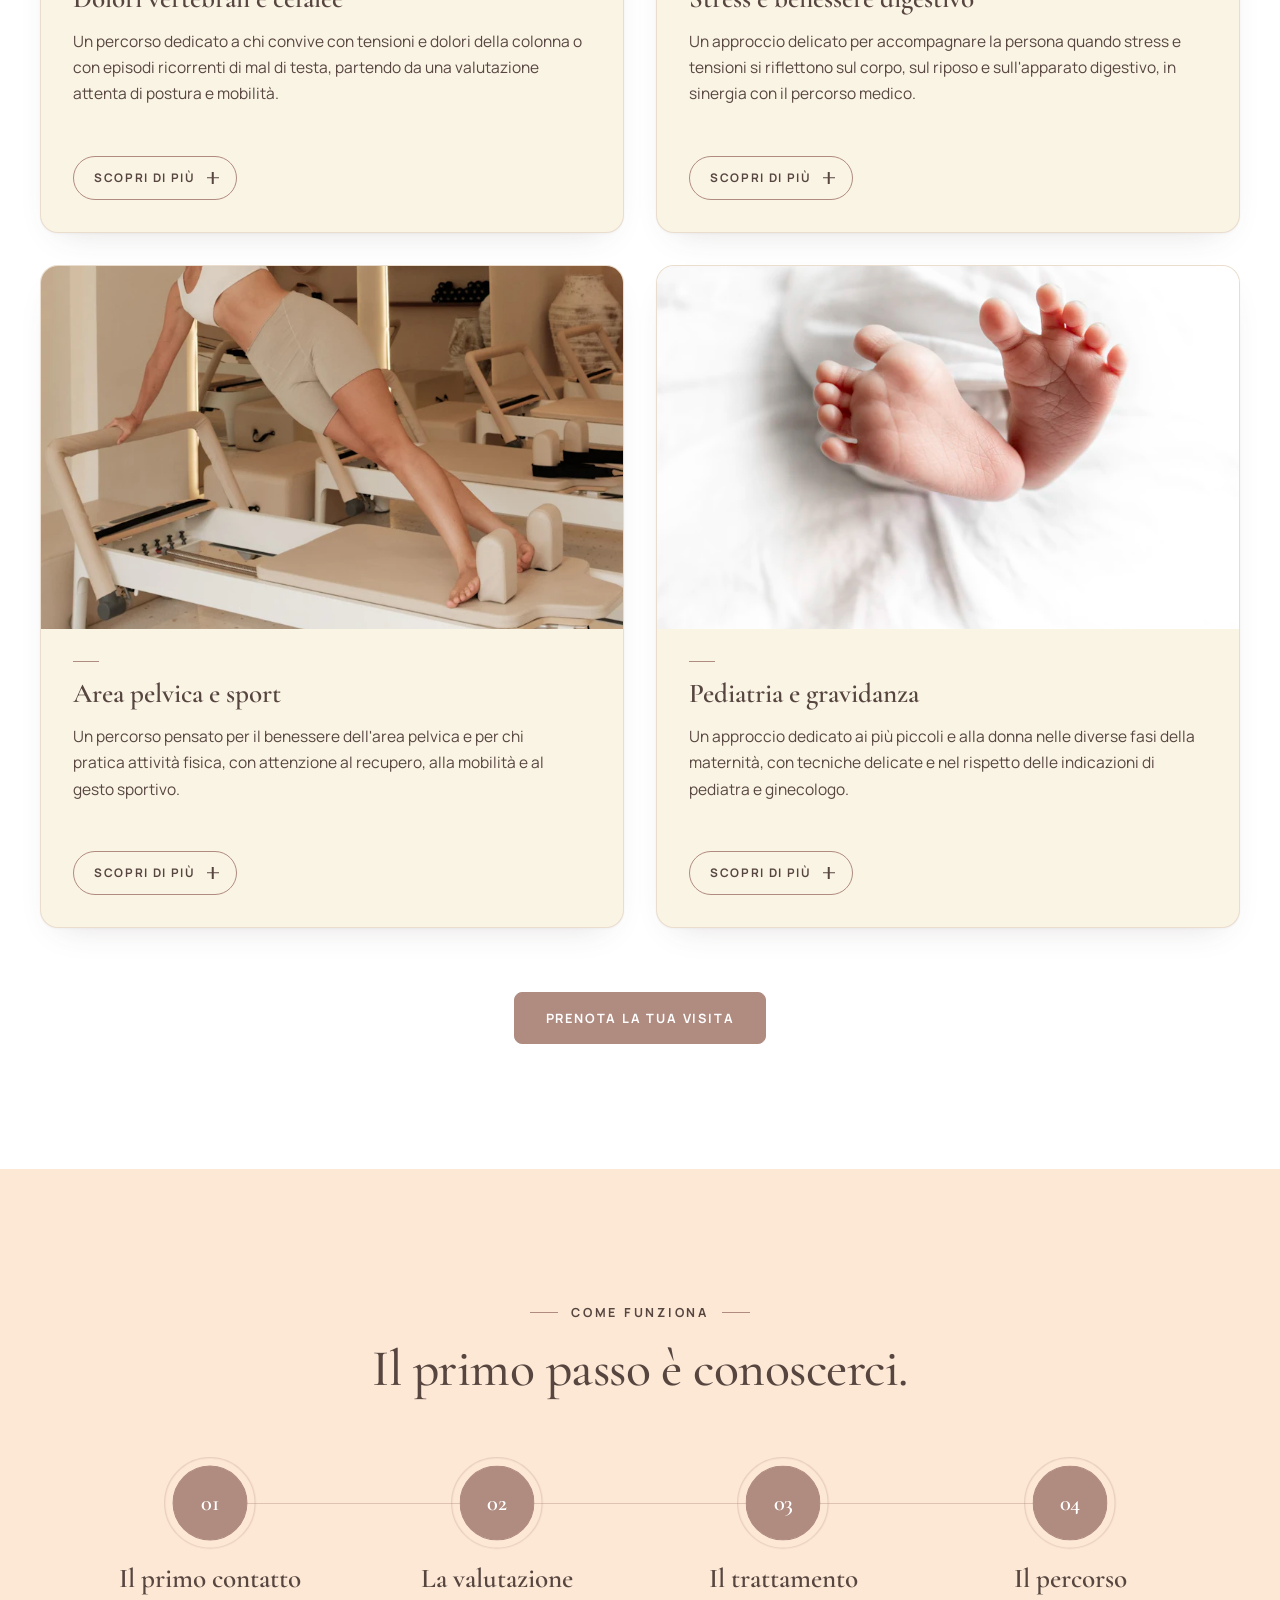
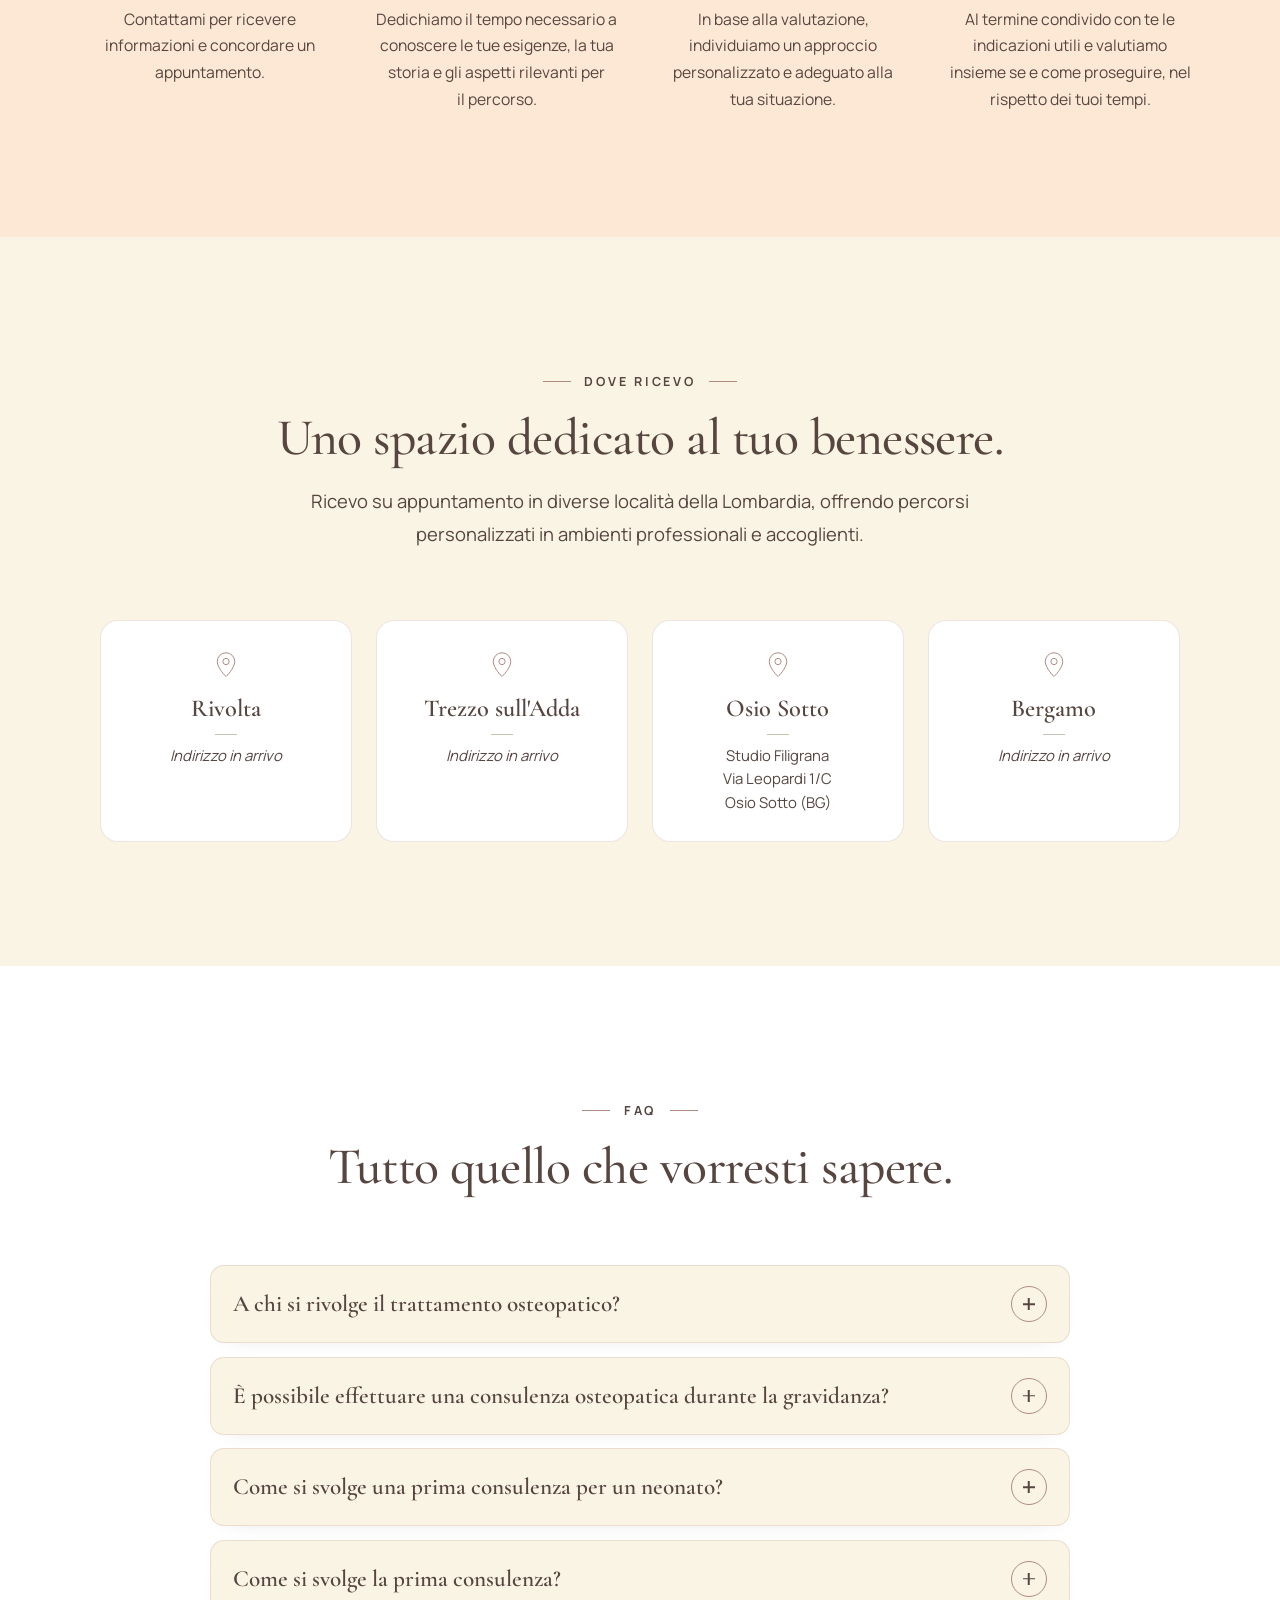
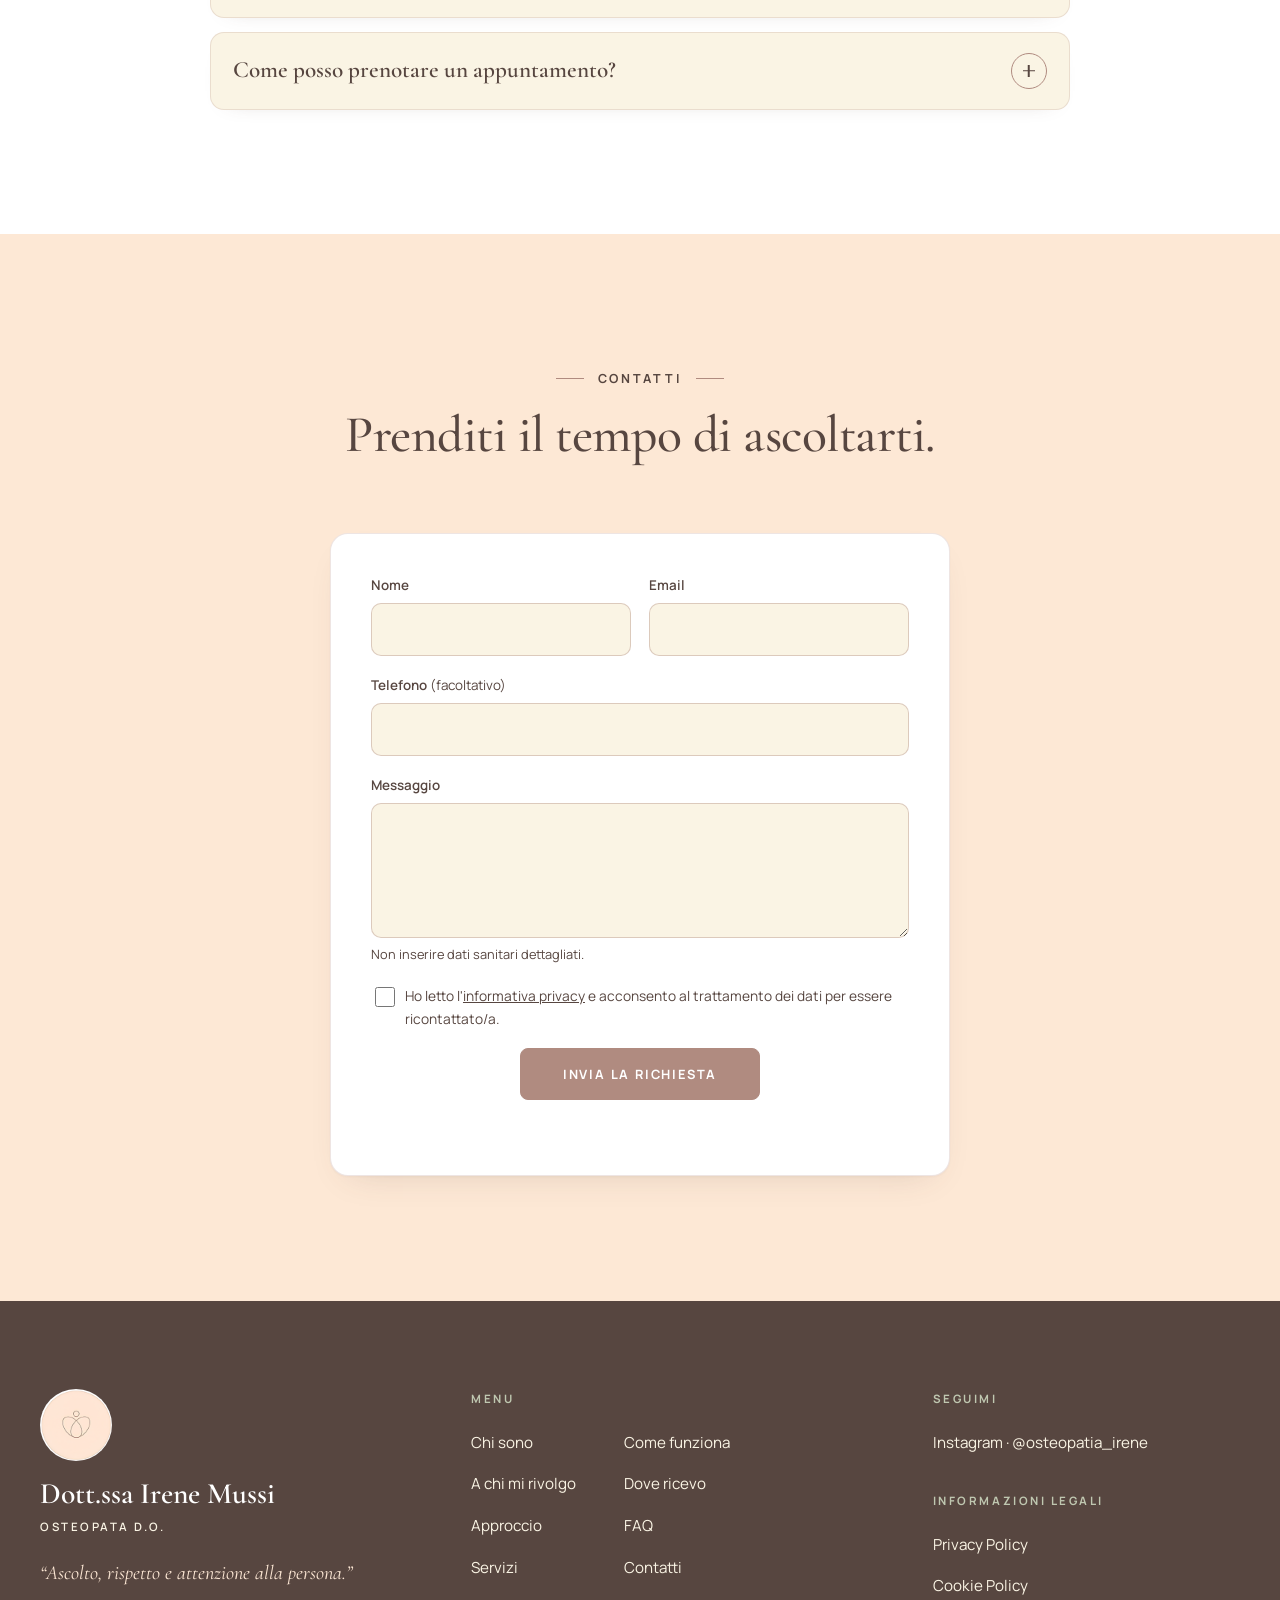
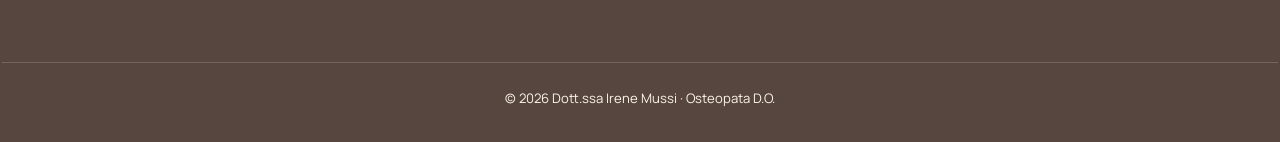
==== commit 8c530285: "Nuove immagini per le box Servizi 1, 3 e 4 Co-Authored-By: Claude Opus 5.5 <noreply@anthropic.com>" ====
--- a/index.html
+++ b/index.html
@@ -239,8 +239,8 @@
         <div class="card-grid card-grid-4">
           <article class="card service reveal">
             <div class="card-media">
-              <img src="assets/servizio-schiena-testa.webp" width="800" height="560" loading="lazy" decoding="async"
-                   alt="Mani di un professionista appoggiate con delicatezza su spalle e collo durante un trattamento">
+              <img src="assets/servizio-cervicale.webp" width="800" height="560" loading="lazy" decoding="async"
+                   alt="Mani appoggiate sulla nuca e sul collo, vista di spalle">
             </div>
             <div class="card-body">
               <h3>Dolori vertebrali e cefalee</h3>
@@ -288,7 +288,7 @@
           <article class="card service reveal">
             <div class="card-media">
               <img src="assets/servizio-pelvi-sport.webp" width="800" height="560" loading="lazy" decoding="async"
-                   alt="Trattamento manuale sulla gamba di una persona sportiva">
+                   alt="Esercizio di pilates al reformer in uno studio luminoso, dettaglio di busto e gambe">
             </div>
             <div class="card-body">
               <h3>Area pelvica e sport</h3>
@@ -311,8 +311,8 @@
 
           <article class="card service reveal">
             <div class="card-media">
-              <img src="assets/servizio-pediatria-gravidanza.webp" width="800" height="560" loading="lazy" decoding="async"
-                   alt="Mani che formano un cuore sul ventre di una donna in gravidanza">
+              <img src="assets/servizio-pediatria.webp" width="800" height="560" loading="lazy" decoding="async"
+                   alt="Piedini di un neonato su un lenzuolo bianco">
             </div>
             <div class="card-body">
               <h3>Pediatria e gravidanza</h3>
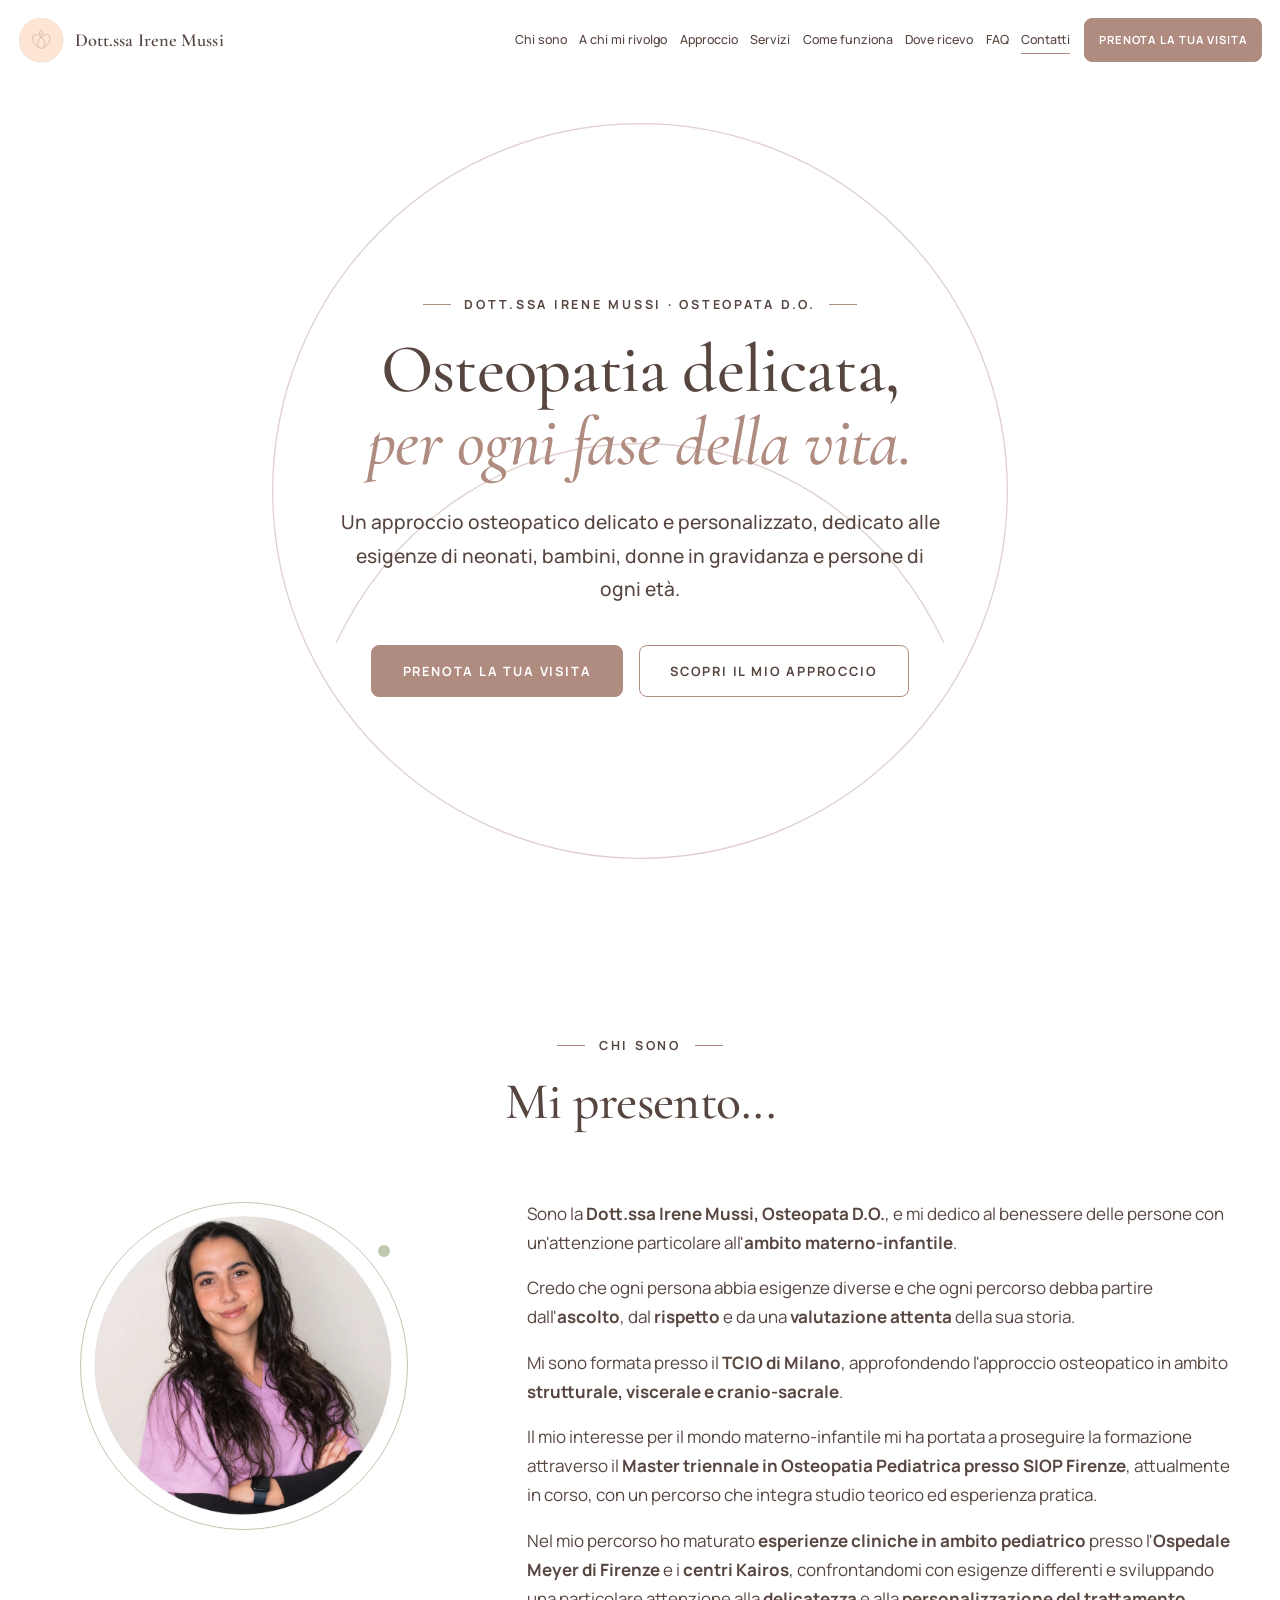
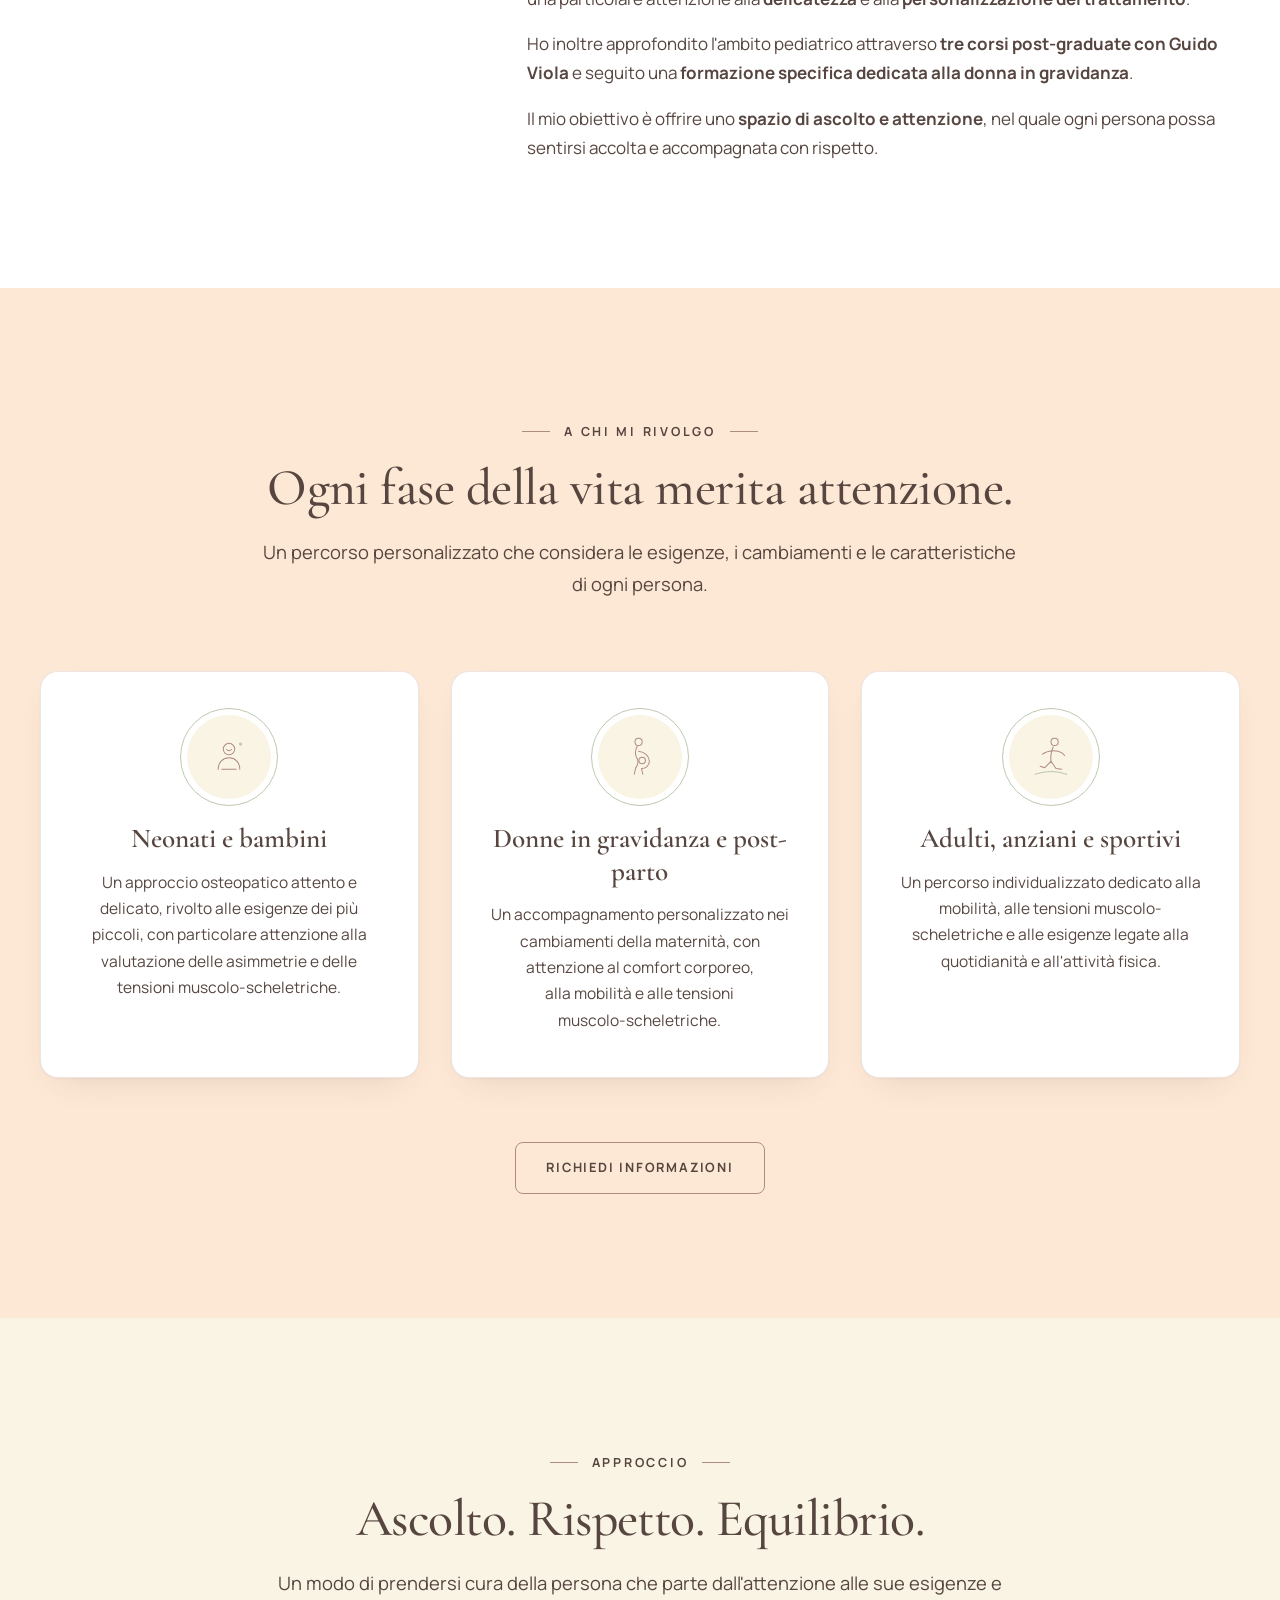
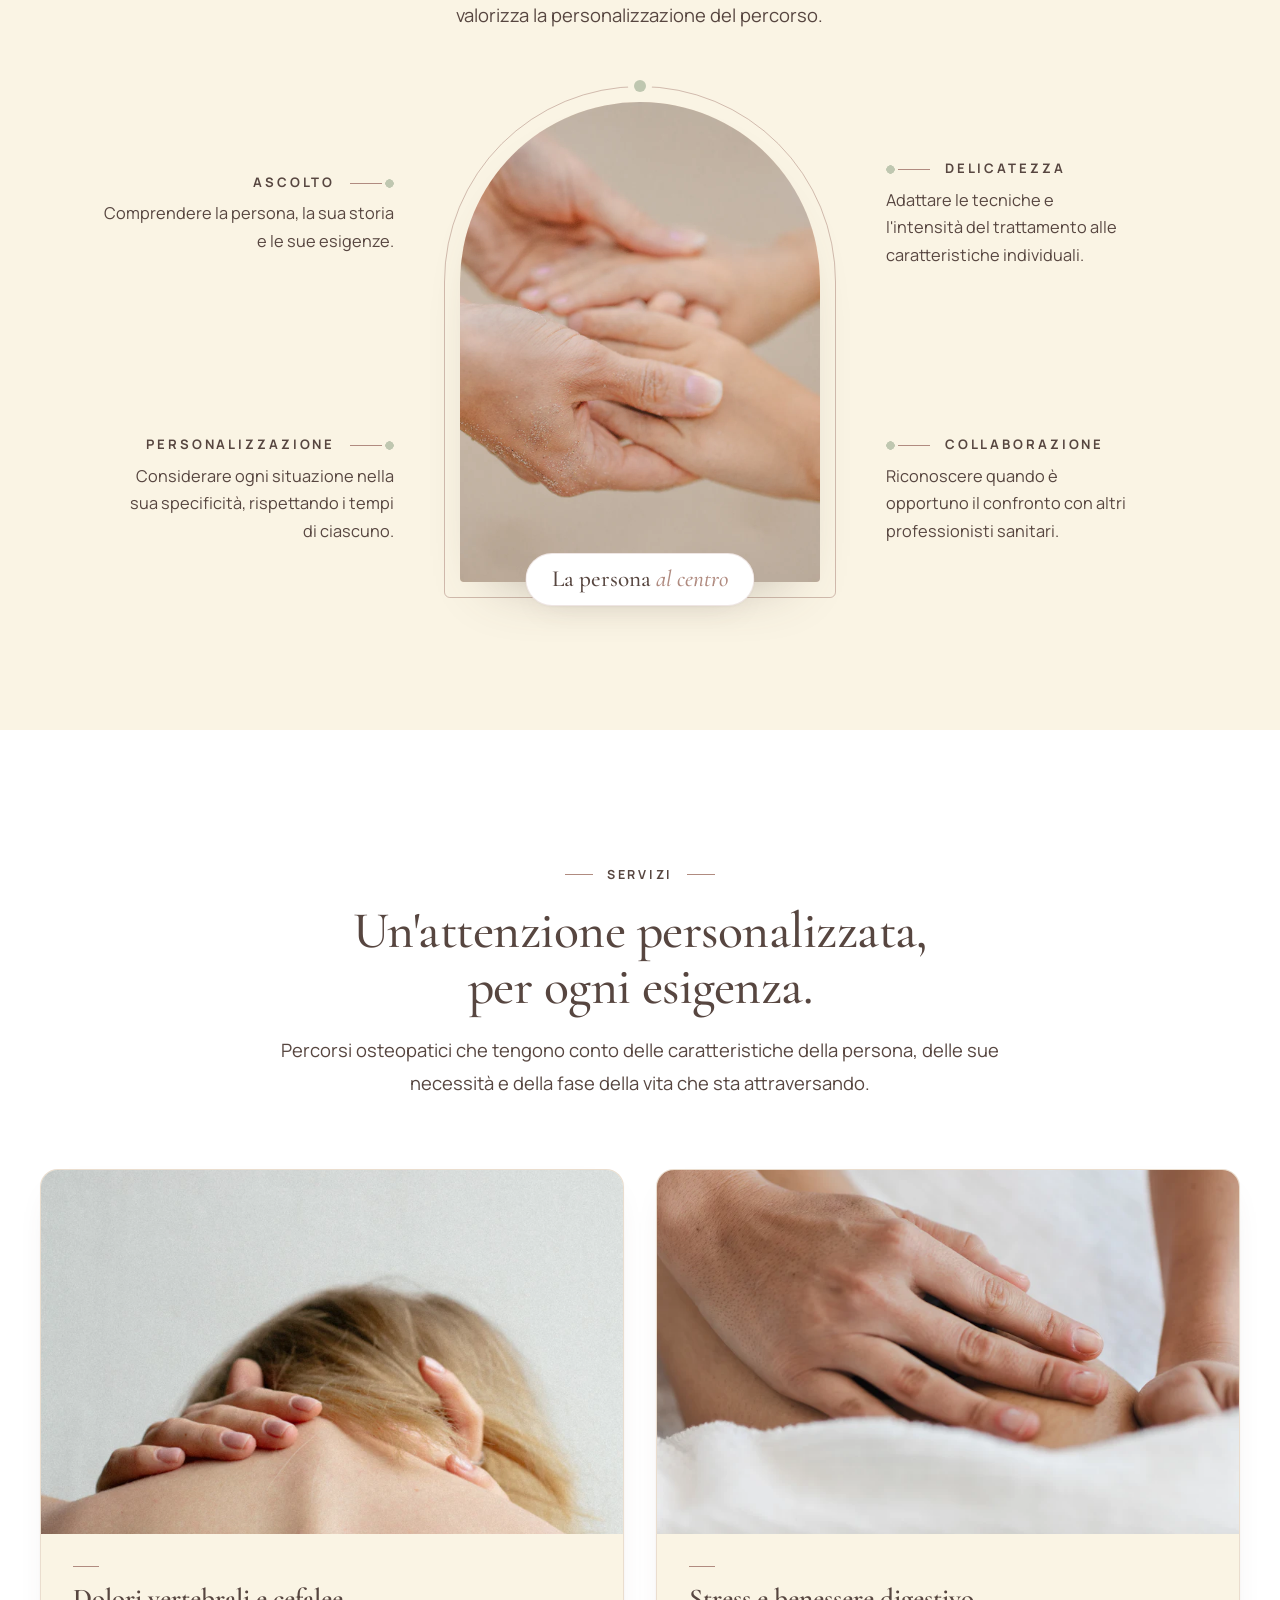
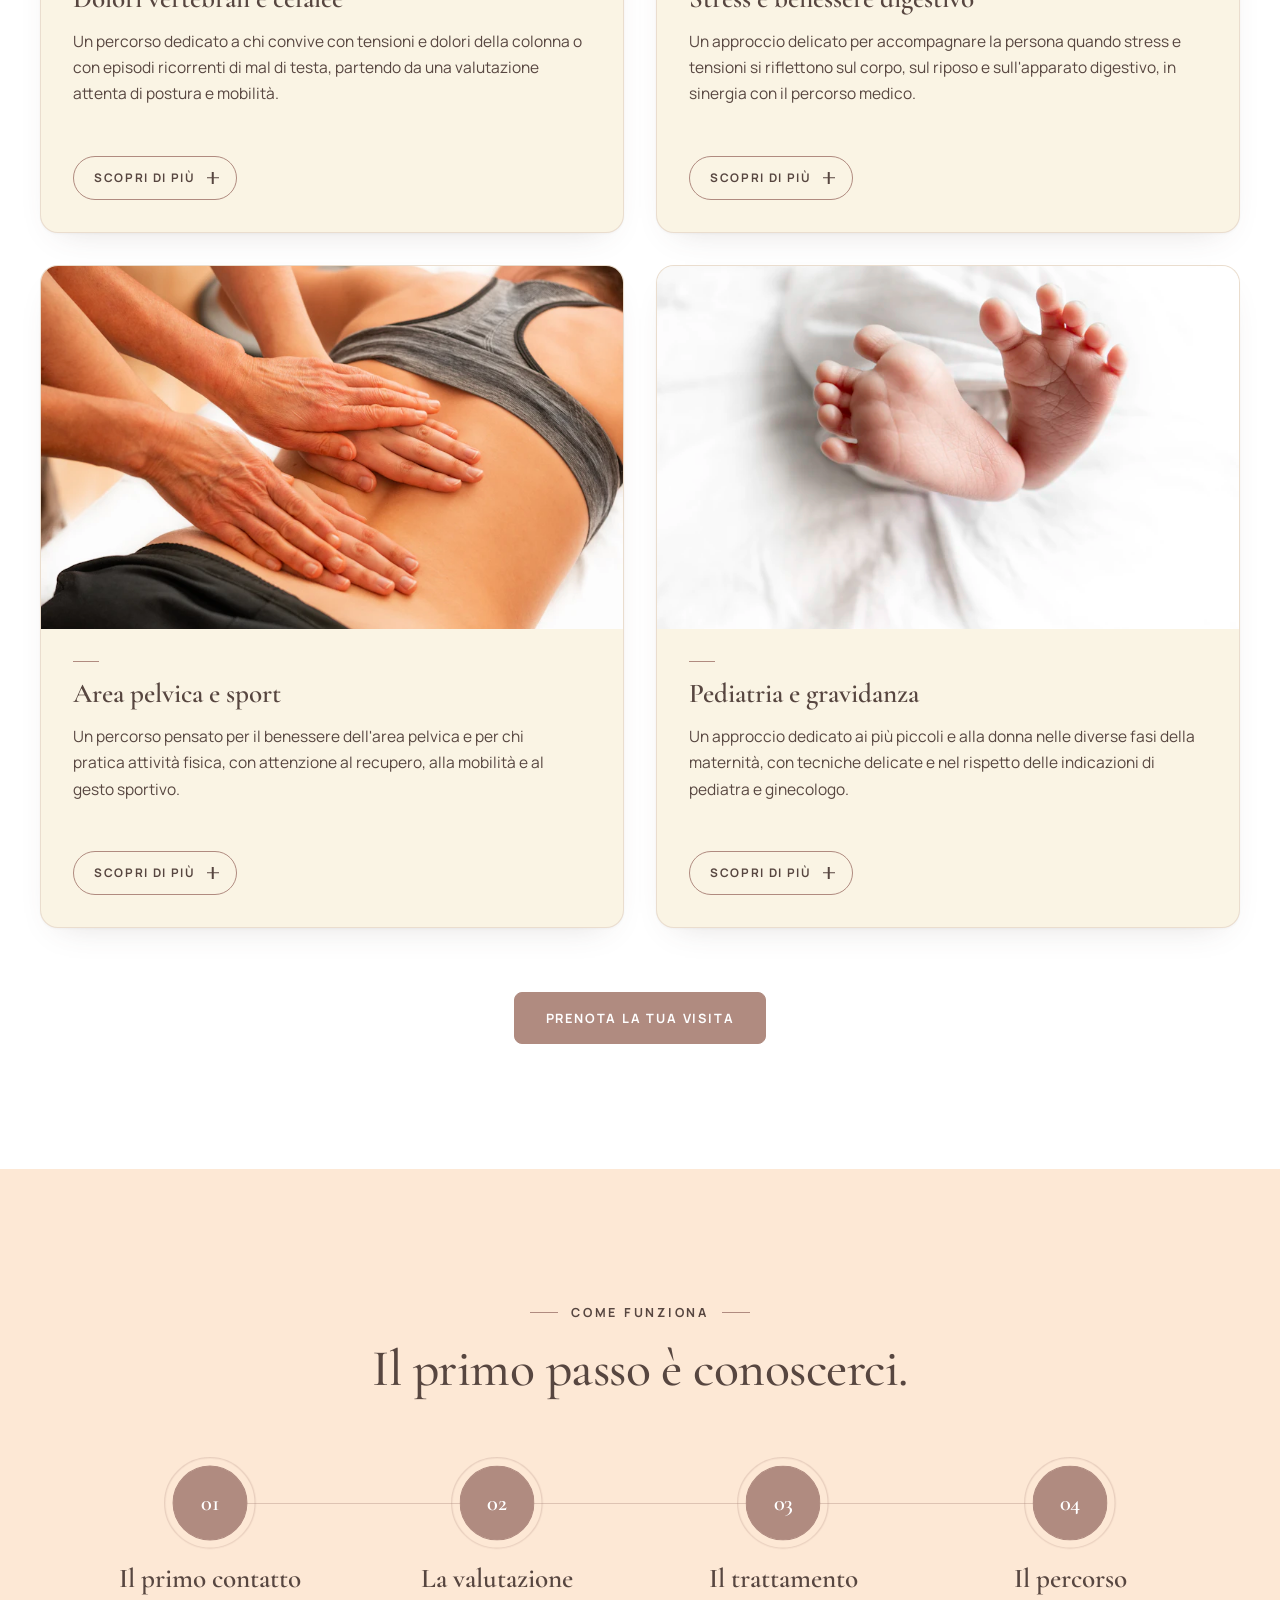
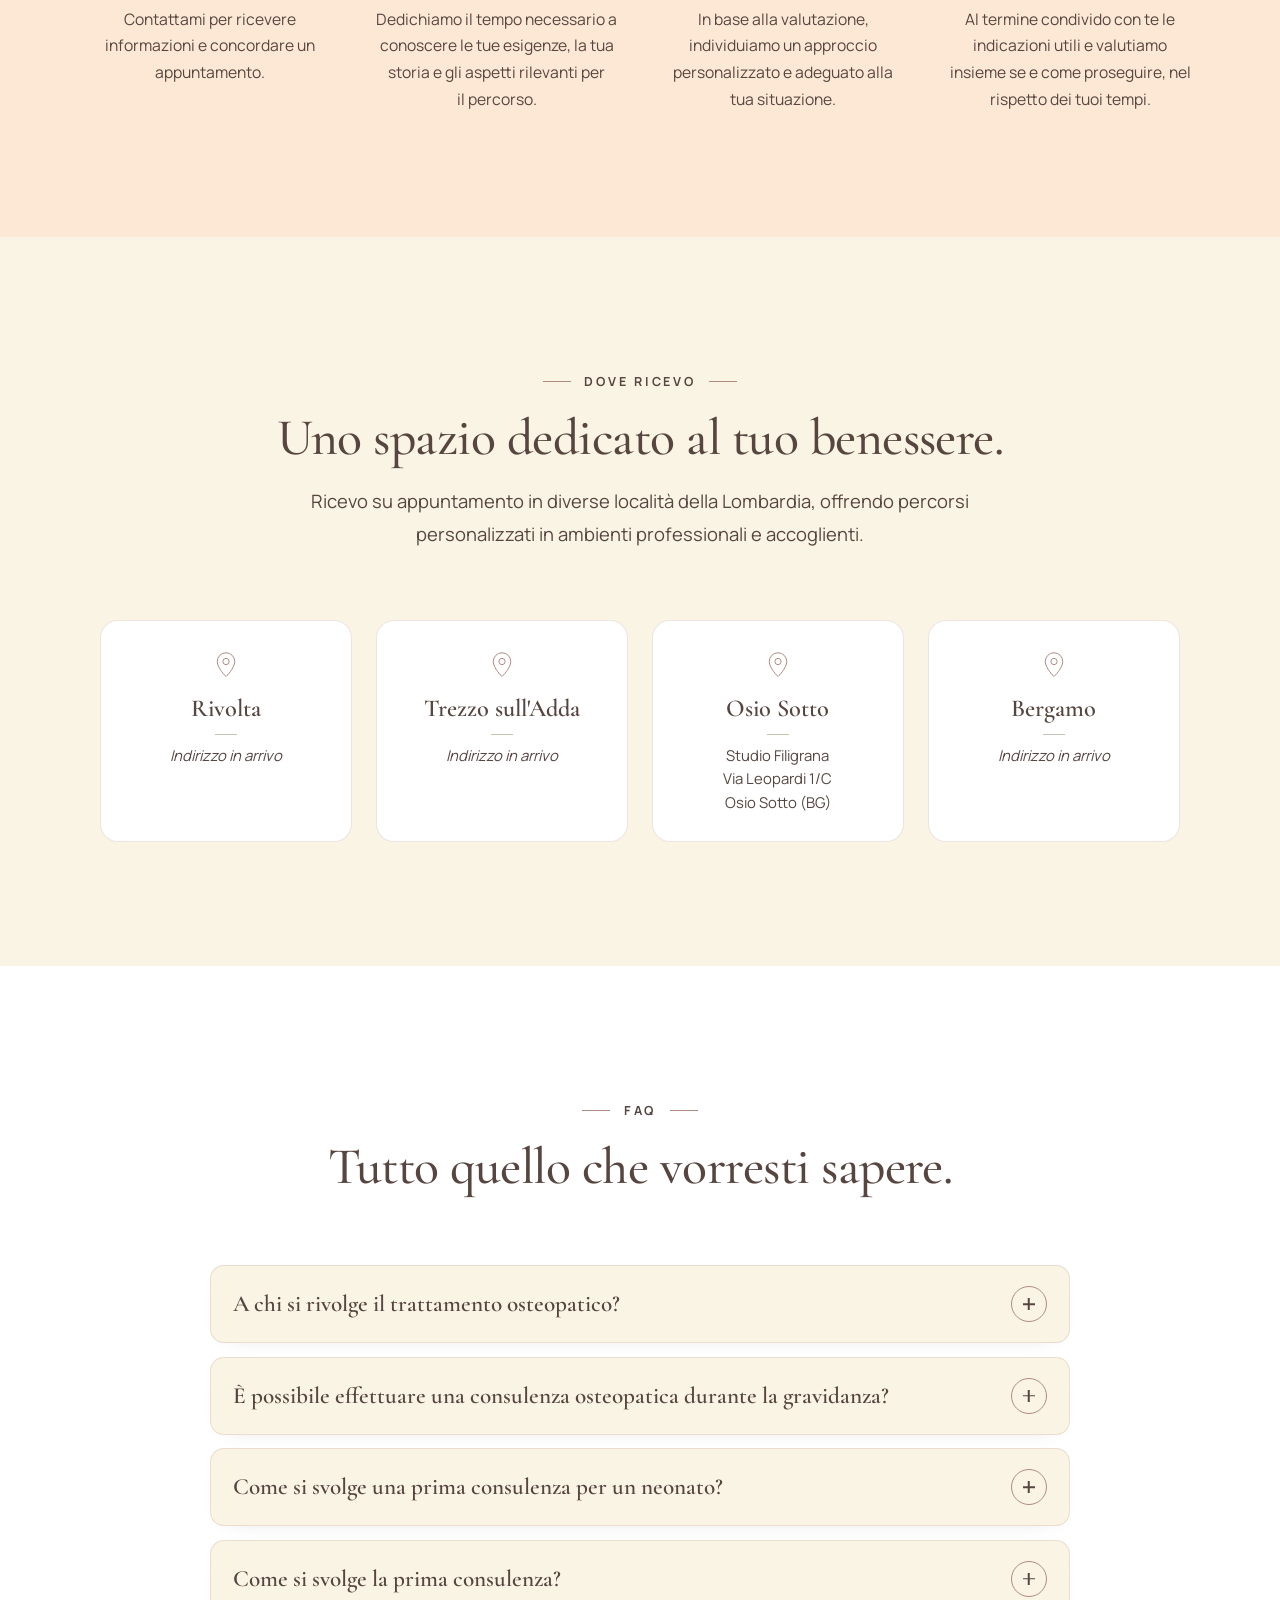
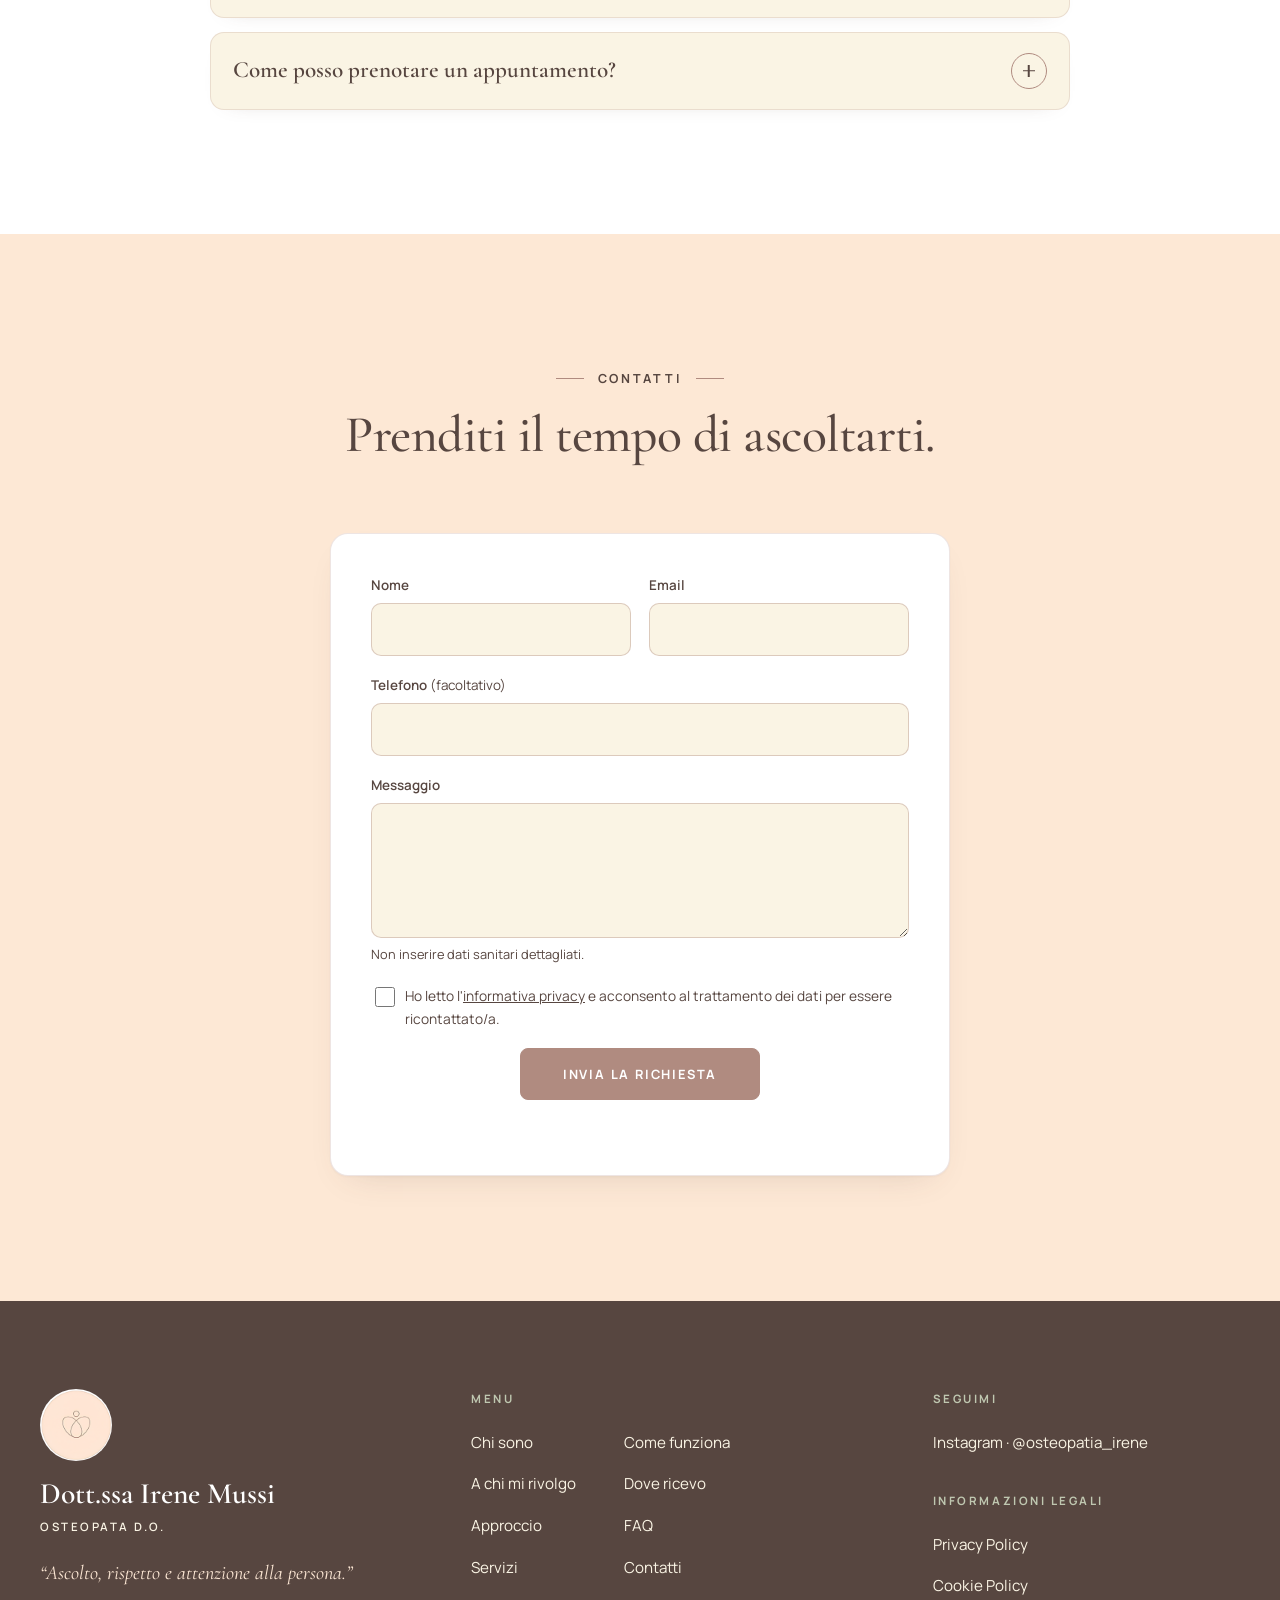
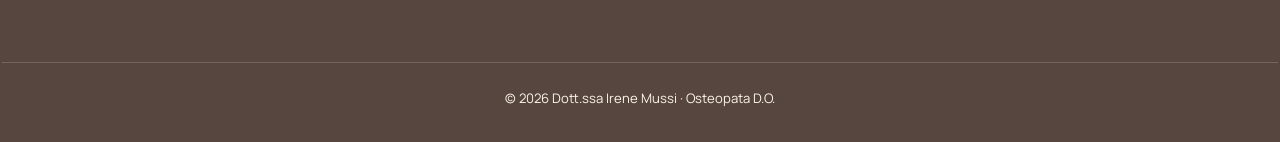
==== commit 0e8adc34: "Nuova immagine per la box Area pelvica e sport Co-Authored-By: Claude Opus 5.5 <noreply@anthropic.co" ====
--- a/index.html
+++ b/index.html
@@ -287,8 +287,8 @@
 
           <article class="card service reveal">
             <div class="card-media">
-              <img src="assets/servizio-pelvi-sport.webp" width="800" height="560" loading="lazy" decoding="async"
-                   alt="Esercizio di pilates al reformer in uno studio luminoso, dettaglio di busto e gambe">
+              <img src="assets/servizio-area-pelvica.webp" width="800" height="560" loading="lazy" decoding="async"
+                   alt="Mani di un professionista durante un trattamento manuale delicato sull'area addominale e pelvica di una persona sportiva">
             </div>
             <div class="card-body">
               <h3>Area pelvica e sport</h3>
